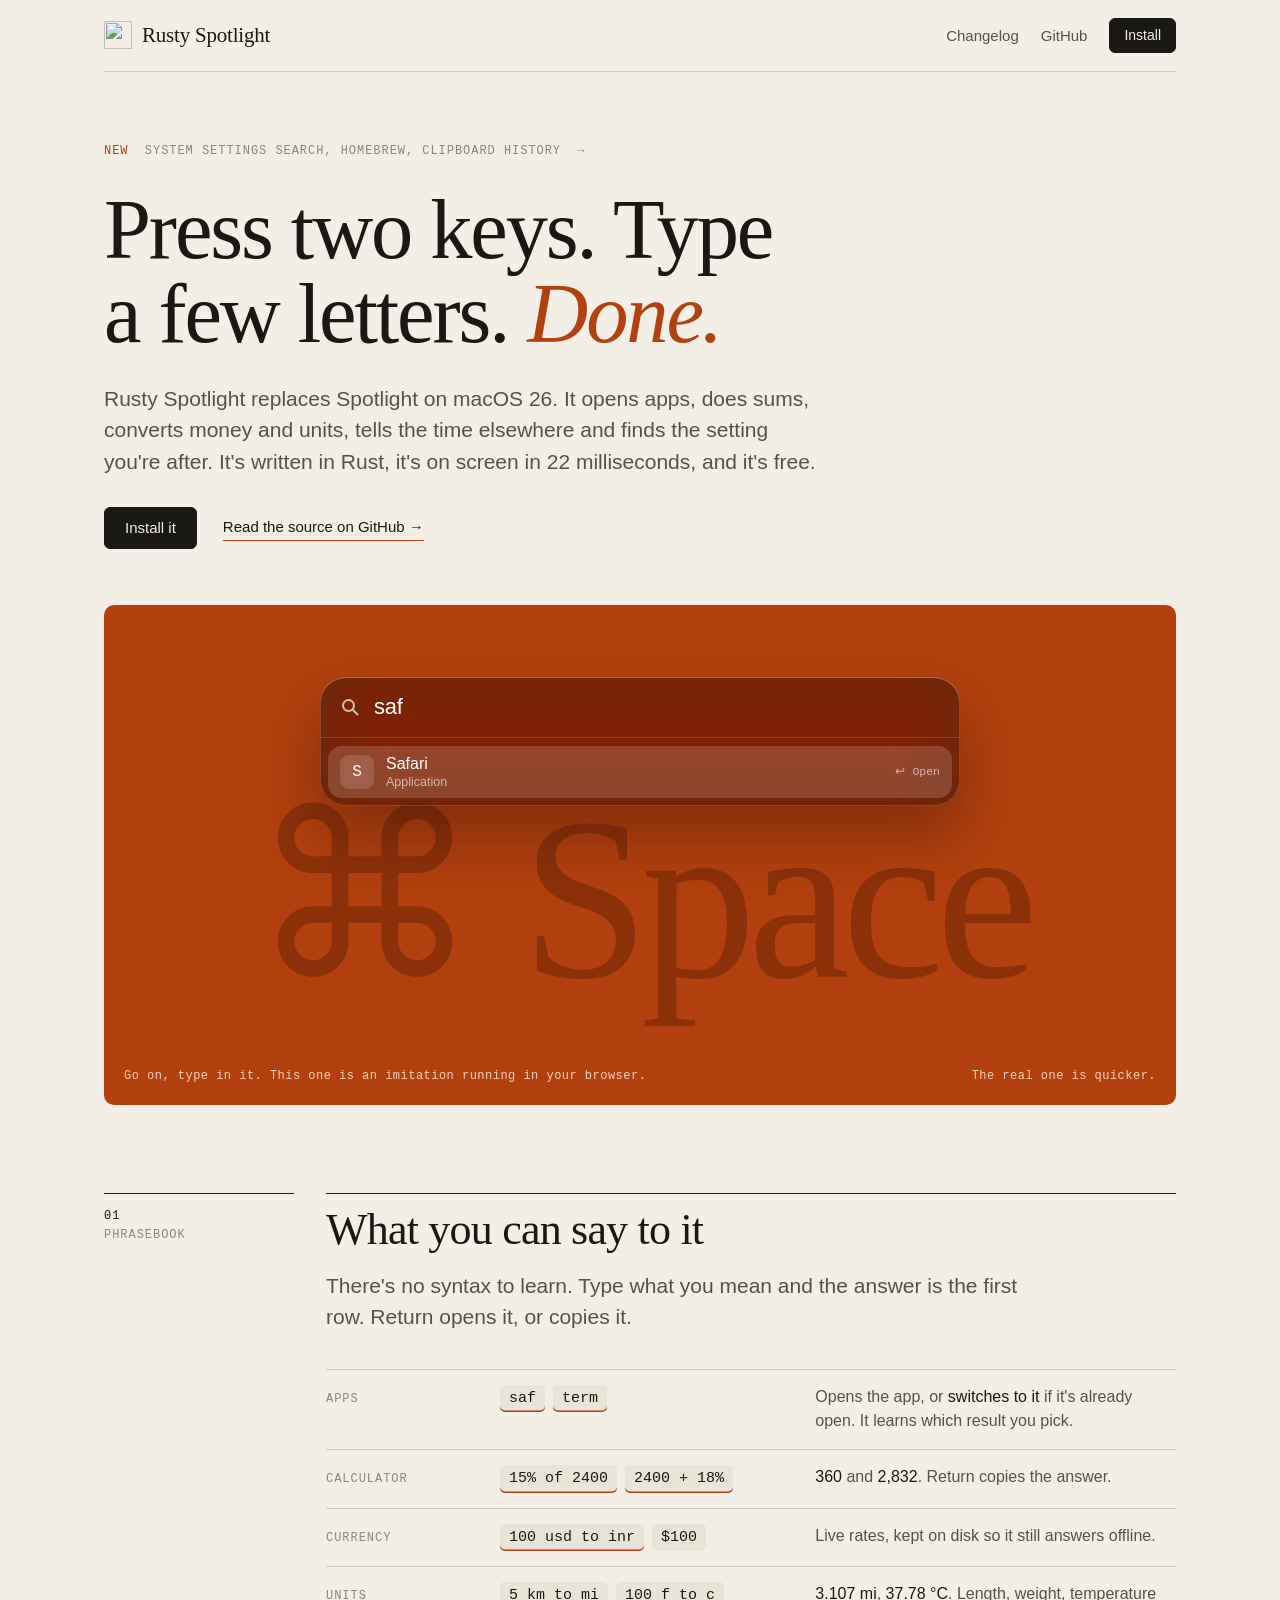
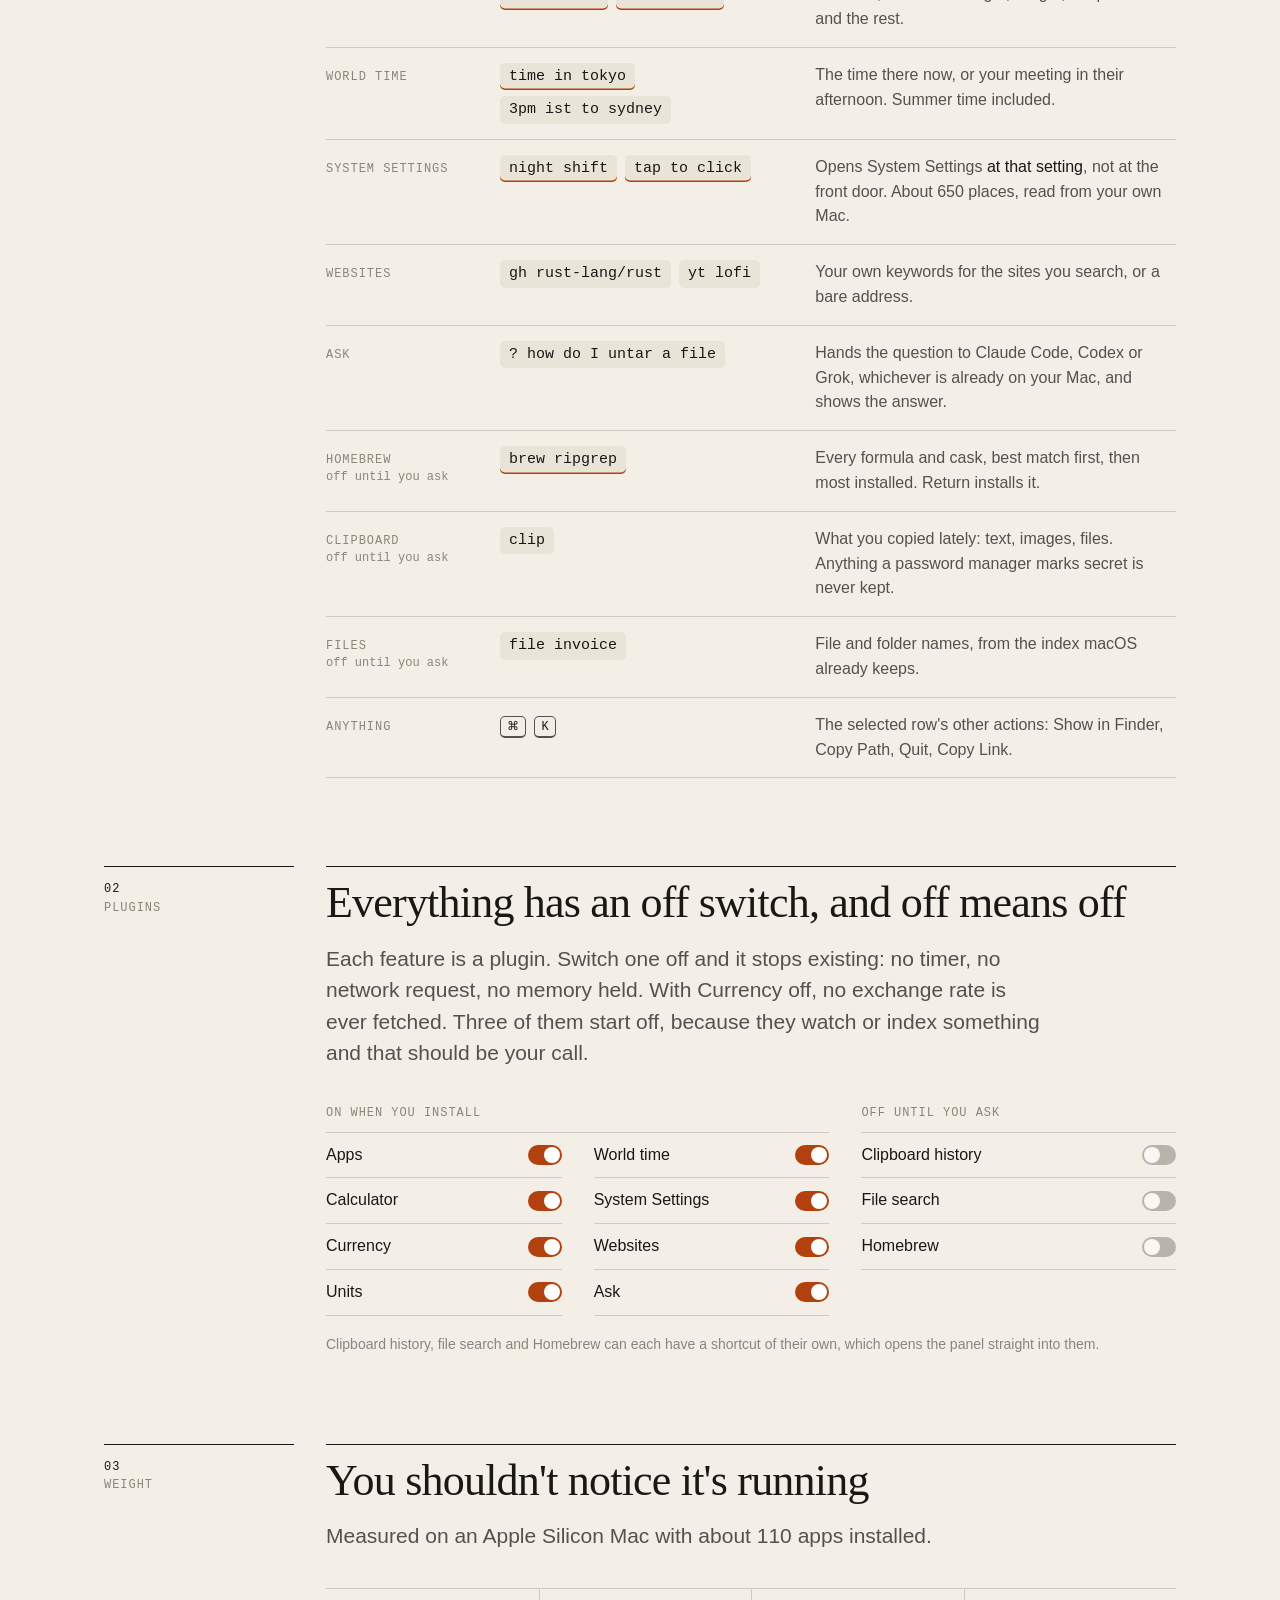
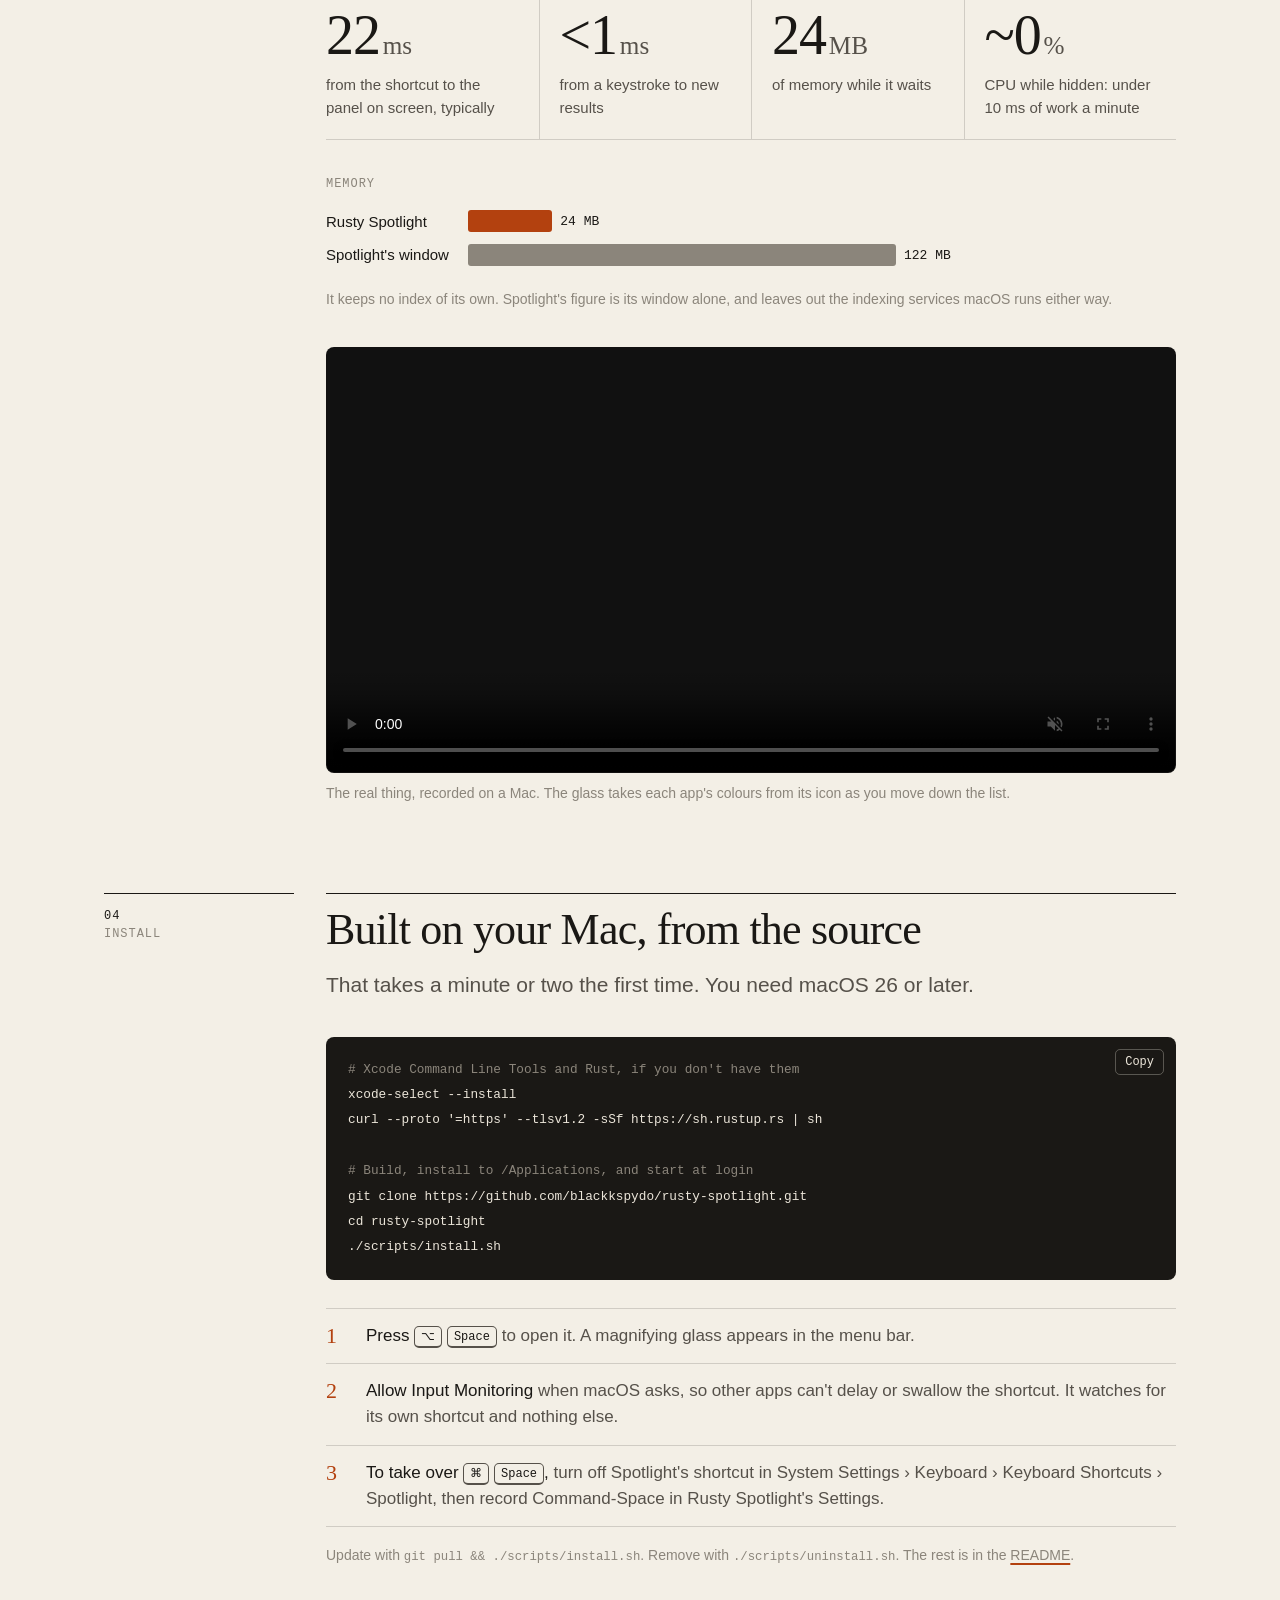
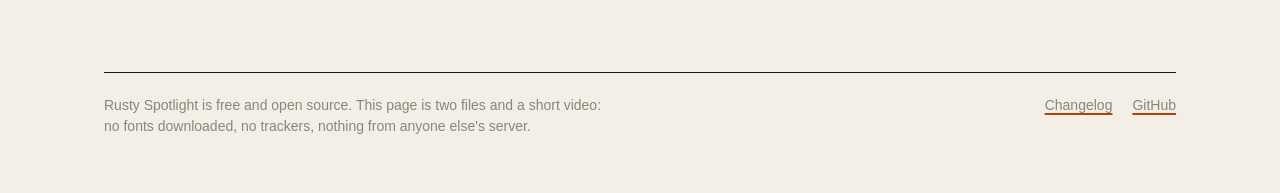
==== site/index.html @ 9ba8acad "Website: a design language, and both pages redrawn in it Paper and ink with one rust accent, system " ====
<!doctype html>
<html lang="en">
<head>
<meta charset="utf-8">
<meta name="viewport" content="width=device-width, initial-scale=1">
<title>Rusty Spotlight</title>
<meta name="description" content="A Spotlight replacement for macOS, written in Rust. Apps, sums, currency, units, world time, System Settings and more from one field, on screen in 22 ms.">
<meta property="og:title" content="Rusty Spotlight">
<meta property="og:description" content="A Spotlight replacement for macOS, written in Rust. On screen in 22 ms.">
<meta property="og:image" content="demo-poster.png">
<meta name="color-scheme" content="light dark">
<link rel="icon" href="AppIcon.png">
<link rel="stylesheet" href="style.css">
</head>
<body>
<div class="wrap">
  <header class="masthead">
    <a class="wordmark" href="./"><img src="AppIcon.png" alt="">Rusty Spotlight</a>
    <nav>
      <a href="changelog.html">Changelog</a>
      <a class="gh" href="https://github.com/blackkspydo/rusty-spotlight">GitHub</a>
      <a class="button" href="#install">Install</a>
    </nav>
  </header>

  <main>
    <section class="hero">
      <!-- Keep this line on the newest thing in the changelog. -->
      <a class="latest label" href="changelog.html"><b>New</b> &nbsp;System Settings search, Homebrew, clipboard history &nbsp;→</a>
      <h1>Press two keys. Type a few letters. <em>Done.</em></h1>
      <p class="deck">Rusty Spotlight replaces Spotlight on macOS 26. It opens apps, does sums, converts money and units, tells the time elsewhere and finds the setting you're after. It's written in Rust, it's on screen in 22&nbsp;milliseconds, and it's free.</p>
      <div class="actions">
        <a class="button" href="#install">Install it</a>
        <a class="arrow" href="https://github.com/blackkspydo/rusty-spotlight">Read the source on GitHub →</a>
      </div>

      <div class="field" id="try">
        <div class="behind" aria-hidden="true">⌘ Space</div>
        <div class="panel" id="panel">
          <label class="ask">
            <svg width="20" height="20" viewBox="0 0 20 20" fill="none" stroke="currentColor" stroke-width="2" stroke-linecap="round" aria-hidden="true"><circle cx="8.5" cy="8.5" r="5.5"/><path d="M13 13l4.5 4.5"/></svg>
            <input id="q" type="text" placeholder="Search" autocomplete="off" autocapitalize="off" autocorrect="off" spellcheck="false" aria-label="Try the launcher" aria-controls="rows">
          </label>
          <ul class="rows" id="rows" role="listbox" aria-label="Results"></ul>
        </div>
        <p class="note"><span>Go on, type in it. This one is an imitation running in your browser.</span><span>The real one is quicker.</span></p>
      </div>
    </section>

    <section class="section" id="phrasebook">
      <p class="label"><b>01</b> Phrasebook</p>
      <div class="matter">
        <h2>What you can say to it</h2>
        <p class="deck">There's no syntax to learn. Type what you mean and the answer is the first row. Return opens it, or copies it.</p>
        <div class="phrases">
          <div class="phrase"><span class="who">Apps</span><span class="say"><button class="try">saf</button><button class="try">term</button></span><span class="means">Opens the app, or <b>switches to it</b> if it's already open. It learns which result you pick.</span></div>
          <div class="phrase"><span class="who">Calculator</span><span class="say"><button class="try">15% of 2400</button><button class="try">2400 + 18%</button></span><span class="means"><b>360</b> and <b>2,832</b>. Return copies the answer.</span></div>
          <div class="phrase"><span class="who">Currency</span><span class="say"><button class="try">100 usd to inr</button><span class="typed">$100</span></span><span class="means">Live rates, kept on disk so it still answers offline.</span></div>
          <div class="phrase"><span class="who">Units</span><span class="say"><button class="try">5 km to mi</button><button class="try">100 f to c</button></span><span class="means"><b>3.107 mi</b>, <b>37.78 °C</b>. Length, weight, temperature and the rest.</span></div>
          <div class="phrase"><span class="who">World time</span><span class="say"><button class="try">time in tokyo</button><span class="typed">3pm ist to sydney</span></span><span class="means">The time there now, or your meeting in their afternoon. Summer time included.</span></div>
          <div class="phrase"><span class="who">System Settings</span><span class="say"><button class="try">night shift</button><button class="try">tap to click</button></span><span class="means">Opens System Settings <b>at that setting</b>, not at the front door. About 650 places, read from your own Mac.</span></div>
          <div class="phrase"><span class="who">Websites</span><span class="say"><span class="typed">gh rust-lang/rust</span><span class="typed">yt lofi</span></span><span class="means">Your own keywords for the sites you search, or a bare address.</span></div>
          <div class="phrase"><span class="who">Ask</span><span class="say"><span class="typed">? how do I untar a file</span></span><span class="means">Hands the question to Claude Code, Codex or Grok, whichever is already on your Mac, and shows the answer.</span></div>
          <div class="phrase"><span class="who">Homebrew <i>off until you ask</i></span><span class="say"><button class="try">brew ripgrep</button></span><span class="means">Every formula and cask, best match first, then most installed. Return installs it.</span></div>
          <div class="phrase"><span class="who">Clipboard <i>off until you ask</i></span><span class="say"><span class="typed">clip</span></span><span class="means">What you copied lately: text, images, files. Anything a password manager marks secret is never kept.</span></div>
          <div class="phrase"><span class="who">Files <i>off until you ask</i></span><span class="say"><span class="typed">file invoice</span></span><span class="means">File and folder names, from the index macOS already keeps.</span></div>
          <div class="phrase"><span class="who">Anything</span><span class="say"><kbd>⌘</kbd><kbd>K</kbd></span><span class="means">The selected row's other actions: Show in Finder, Copy Path, Quit, Copy Link.</span></div>
        </div>
      </div>
    </section>

    <section class="section" id="plugins">
      <p class="label"><b>02</b> Plugins</p>
      <div class="matter">
        <h2>Everything has an off switch, and off means off</h2>
        <p class="deck">Each feature is a plugin. Switch one off and it stops existing: no timer, no network request, no memory held. With Currency off, no exchange rate is ever fetched. Three of them start off, because they watch or index something and that should be your call.</p>
        <div class="plugins">
          <div class="on">
            <h3>On when you install</h3>
            <ul>
              <li>Apps <span class="switch"></span></li>
              <li>Calculator <span class="switch"></span></li>
              <li>Currency <span class="switch"></span></li>
              <li>Units <span class="switch"></span></li>
              <li>World time <span class="switch"></span></li>
              <li>System Settings <span class="switch"></span></li>
              <li>Websites <span class="switch"></span></li>
              <li>Ask <span class="switch"></span></li>
            </ul>
          </div>
          <div class="off">
            <h3>Off until you ask</h3>
            <ul>
              <li>Clipboard history <span class="switch"></span></li>
              <li>File search <span class="switch"></span></li>
              <li>Homebrew <span class="switch"></span></li>
            </ul>
          </div>
        </div>
        <p class="small after">Clipboard history, file search and Homebrew can each have a shortcut of their own, which opens the panel straight into them.</p>
      </div>
    </section>

    <section class="section" id="weight">
      <p class="label"><b>03</b> Weight</p>
      <div class="matter">
        <h2>You shouldn't notice it's running</h2>
        <p class="deck">Measured on an Apple Silicon Mac with about 110 apps installed.</p>
        <div class="figures">
          <div class="figure"><b>22<small>ms</small></b><span>from the shortcut to the panel on screen, typically</span></div>
          <div class="figure"><b>&lt;1<small>ms</small></b><span>from a keystroke to new results</span></div>
          <div class="figure"><b>24<small>MB</small></b><span>of memory while it waits</span></div>
          <div class="figure"><b>~0<small>%</small></b><span>CPU while hidden: under 10 ms of work a minute</span></div>
        </div>
        <div class="bars">
          <p class="label">Memory</p>
          <div class="bar ours"><span>Rusty Spotlight</span><div class="track"><i style="width:19.7%" data-v="24 MB"></i></div></div>
          <div class="bar"><span>Spotlight's window</span><div class="track"><i style="width:100%" data-v="122 MB"></i></div></div>
        </div>
        <p class="small after">It keeps no index of its own. Spotlight's figure is its window alone, and leaves out the indexing services macOS runs either way.</p>

        <figure class="film">
          <video src="demo.mp4" poster="demo-poster.png" autoplay muted loop playsinline controls preload="metadata"
                 aria-label="Rusty Spotlight opening on Command-Space, its glass taking each app's colours, the result list springing open, then a sum, a currency conversion, the time in Tokyo, a unit conversion and Command-K actions"></video>
          <img src="demo-poster.png" alt="Rusty Spotlight's glass panel with a list of apps" style="display:none">
          <figcaption class="small">The real thing, recorded on a Mac. The glass takes each app's colours from its icon as you move down the list.</figcaption>
        </figure>
      </div>
    </section>

    <section class="section" id="install">
      <p class="label"><b>04</b> Install</p>
      <div class="matter">
        <h2>Built on your Mac, from the source</h2>
        <p class="deck">That takes a minute or two the first time. You need macOS 26 or later.</p>
        <pre class="shell"><button class="copy" data-copy="install-code">Copy</button><code id="install-code"><span class="c"># Xcode Command Line Tools and Rust, if you don't have them</span>
xcode-select --install
curl --proto '=https' --tlsv1.2 -sSf https://sh.rustup.rs | sh

<span class="c"># Build, install to /Applications, and start at login</span>
git clone https://github.com/blackkspydo/rusty-spotlight.git
cd rusty-spotlight
./scripts/install.sh</code></pre>
        <ol class="steps">
          <li><span><b>Press <kbd>⌥</kbd> <kbd>Space</kbd></b> to open it. A magnifying glass appears in the menu bar.</span></li>
          <li><span><b>Allow Input Monitoring</b> when macOS asks, so other apps can't delay or swallow the shortcut. It watches for its own shortcut and nothing else.</span></li>
          <li><span><b>To take over <kbd>⌘</kbd> <kbd>Space</kbd>,</b> turn off Spotlight's shortcut in System Settings › Keyboard › Keyboard Shortcuts › Spotlight, then record Command-Space in Rusty Spotlight's Settings.</span></li>
        </ol>
        <p class="small after">Update with <code>git pull &amp;&amp; ./scripts/install.sh</code>. Remove with <code>./scripts/uninstall.sh</code>. The rest is in the <a href="https://github.com/blackkspydo/rusty-spotlight#readme">README</a>.</p>
      </div>
    </section>
  </main>

  <footer class="colophon">
    <p>Rusty Spotlight is free and open source. This page is two files and a short video: no fonts downloaded, no trackers, nothing from anyone else's server.</p>
    <nav><a href="changelog.html">Changelog</a><a href="https://github.com/blackkspydo/rusty-spotlight">GitHub</a></nav>
  </footer>
</div>

<script>
// A small imitation of the launcher, for the field at the top of the page.
(() => {
  const field = document.getElementById('q'), list = document.getElementById('rows'), panel = document.getElementById('panel');
  const APPS = ['Safari', 'Notes', 'Terminal', 'Calendar', 'Music', 'Mail', 'Maps', 'Photos', 'Preview', 'Finder', 'Messages', 'Reminders', 'TextEdit', 'System Settings'];
  const SETTINGS = [['Night Shift options', 'Displays'], ['Text Replacements', 'Keyboard'], ['Tap to click', 'Trackpad'], ['Microphone', 'Privacy & Security'], ['Hot Corners', 'Desktop & Dock'], ['Bluetooth', 'Bluetooth'], ['Wi‑Fi', 'Wi‑Fi'], ['Battery Health', 'Battery'], ['Software Update', 'General'], ['Wallpaper', 'Wallpaper'], ['Keyboard Shortcuts', 'Keyboard']];
  const BREW = [['ripgrep', 'Search tool like grep and The Silver Searcher'], ['git', 'Distributed revision control system'], ['node', 'Platform built on V8 to build network applications'], ['ffmpeg', 'Play, record, convert and stream audio and video'], ['fd', 'Simple, fast and user-friendly alternative to find'], ['jq', 'Lightweight and flexible command-line JSON processor'], ['wget', 'Internet file retriever']];
  const LENGTH = { km: 1000, m: 1, cm: 0.01, mm: 0.001, mi: 1609.344, ft: 0.3048, in: 0.0254, yd: 0.9144 };
  const MASS = { kg: 1, g: 0.001, lb: 0.45359237, oz: 0.028349523 };
  const MONEY = { usd: 1, inr: 88.2, eur: 0.92, gbp: 0.79, aed: 3.6725, jpy: 151, npr: 141.1, aud: 1.52 };
  const ZONES = { tokyo: 'Asia/Tokyo', dubai: 'Asia/Dubai', sydney: 'Australia/Sydney', london: 'Europe/London', paris: 'Europe/Paris', berlin: 'Europe/Berlin', 'new york': 'America/New_York', 'san francisco': 'America/Los_Angeles', delhi: 'Asia/Kolkata', mumbai: 'Asia/Kolkata', kathmandu: 'Asia/Kathmandu', singapore: 'Asia/Singapore' };
  const tidy = n => n.toLocaleString('en-US', { maximumFractionDigits: Math.abs(n) >= 10 ? 2 : 3 });

  function sum(text) {
    const pc = text.match(/^\s*([\d.]+)\s*%\s*of\s*([\d.,]+)\s*$/i);
    if (pc) return pc[1] / 100 * pc[2].replace(/,/g, '');
    const s = text.replace(/[\s,]/g, '').replace(/×/g, '*').replace(/÷/g, '/');
    if (!/^[\d.+\-*/^()%]+$/.test(s) || !/\d[+\-*/^%]/.test(s)) return null;
    let i = 0;
    const expr = () => { let v = term(); while (s[i] === '+' || s[i] === '-') { const op = s[i++]; let r = term(); if (s[i] === '%') { i++; r = v * r / 100; } v = op === '+' ? v + r : v - r; } return v; };
    const term = () => { let v = power(); while (s[i] === '*' || s[i] === '/') { const op = s[i++], r = power(); v = op === '*' ? v * r : v / r; } return v; };
    const power = () => { const b = atom(); if (s[i] === '^') { i++; return Math.pow(b, power()); } return b; };
    const atom = () => {
      if (s[i] === '-') { i++; return -atom(); }
      if (s[i] === '(') { i++; const v = expr(); if (s[i++] !== ')') throw 0; return v; }
      const m = /^\d*\.?\d+/.exec(s.slice(i)); if (!m) throw 0; i += m[0].length; return +m[0];
    };
    try { const v = expr(); return i === s.length && isFinite(v) ? v : null; } catch { return null; }
  }

  function convert(text) {
    const m = text.match(/^\s*([\d.,]+)\s*([a-z]+)\s+(?:to|in)\s+([a-z]+)\s*$/i);
    if (!m) return null;
    const n = +m[1].replace(/,/g, ''), a = m[2].toLowerCase(), b = m[3].toLowerCase();
    if (!isFinite(n)) return null;
    for (const table of [LENGTH, MASS]) if (a in table && b in table) return { glyph: '⇄', title: tidy(n * table[a] / table[b]) + ' ' + b, sub: tidy(n) + ' ' + a, act: 'Copy' };
    if (a === 'f' && b === 'c') return { glyph: '°', title: tidy((n - 32) * 5 / 9) + ' °C', sub: tidy(n) + ' °F', act: 'Copy' };
    if (a === 'c' && b === 'f') return { glyph: '°', title: tidy(n * 9 / 5 + 32) + ' °F', sub: tidy(n) + ' °C', act: 'Copy' };
    if (a in MONEY && b in MONEY) return { glyph: '¤', title: tidy(n / MONEY[a] * MONEY[b]) + ' ' + b.toUpperCase(), sub: 'A sample rate. The app fetches today\'s.', act: 'Copy' };
    return null;
  }

  function clock(text) {
    const m = text.trim().toLowerCase().match(/^(?:time in (.+)|(.+) time)$/);
    const place = m && (m[1] || m[2]);
    if (!place || !ZONES[place]) return null;
    const now = new Intl.DateTimeFormat('en-US', { timeZone: ZONES[place], hour: 'numeric', minute: '2-digit', weekday: 'long' }).format(new Date());
    return { glyph: '◷', title: now, sub: place.replace(/\b\w/g, c => c.toUpperCase()) + ', right now', act: 'Copy' };
  }

  function rows(text) {
    const q = text.trim().toLowerCase();
    if (!q) return [];
    if (q === 'brew' || q.startsWith('brew ')) {
      const want = q.slice(5).trim();
      return BREW.filter(p => p[0].includes(want)).sort((a, b) => a[0].indexOf(want) - b[0].indexOf(want)).slice(0, 5).map(p => ({ glyph: '⬡', title: p[0], sub: p[1], act: 'Install' }));
    }
    const v = sum(text);
    if (v !== null) return [{ glyph: '=', title: tidy(v), sub: text.trim(), act: 'Copy', answer: true }];
    const answer = convert(text) || clock(text);
    if (answer) return [{ ...answer, answer: true }];
    const starts = (name, pre) => name.toLowerCase().split(/[\s‑-]+/).some(w => w.startsWith(pre)) || name.toLowerCase().replace(/[^a-z0-9 ]/g, '').startsWith(pre);
    const apps = APPS.filter(a => starts(a, q)).map(a => ({ glyph: a[0], title: a, sub: 'Application', act: 'Open' }));
    const settings = q.length < 2 ? [] : SETTINGS.filter(s => starts(s[0], q) || s[0].toLowerCase().startsWith(q)).map(s => ({ glyph: '⚙', title: s[0], sub: s[0] === s[1] ? 'System Settings' : 'System Settings › ' + s[1], act: 'Open' }));
    return [...apps, ...settings].slice(0, 5);
  }

  let chosen = 0;
  function paint() {
    const found = rows(field.value);
    chosen = Math.min(chosen, Math.max(found.length - 1, 0));
    list.replaceChildren(...found.map((r, i) => {
      const li = document.createElement('li');
      li.className = 'row' + (r.answer ? ' answer' : '');
      li.setAttribute('role', 'option');
      li.setAttribute('aria-selected', i === chosen);
      const part = (cls, text) => { const el = document.createElement('span'); el.className = cls; el.textContent = text; return el; };
      const what = part('what', '');
      what.append(part('title', r.title), part('sub', r.sub));
      li.append(part('glyph', r.glyph), what, part('do', '↩ ' + r.act));
      li.addEventListener('pointerenter', () => { if (chosen !== i) { chosen = i; for (const [j, el] of [...list.children].entries()) el.setAttribute('aria-selected', j === i); } });
      return li;
    }));
    panel.classList.toggle('open', found.length > 0);
  }

  // Until someone touches it, it types a few things by itself.
  const SHOW = ['saf', '15% of 2400', 'night shift', '5 km to mi', 'time in tokyo', 'brew rip'];
  let touched = false, timer = 0;
  const still = matchMedia('(prefers-reduced-motion: reduce)').matches;
  function perform(n = 0, at = 0) {
    if (touched) return;
    const word = SHOW[n % SHOW.length];
    if (at <= word.length) { field.value = word.slice(0, at); chosen = 0; paint(); timer = setTimeout(perform, at === word.length ? 2200 : 85, n, at + 1); }
    else { field.value = ''; paint(); timer = setTimeout(perform, 500, n + 1, 0); }
  }
  function take() { if (touched) return; touched = true; clearTimeout(timer); field.value = ''; paint(); }
  field.addEventListener('pointerdown', take);
  field.addEventListener('keydown', e => {
    if (e.key !== 'Tab') take();
    const n = list.children.length;
    if (e.key === 'ArrowDown' && n) { chosen = (chosen + 1) % n; paint(); e.preventDefault(); }
    if (e.key === 'ArrowUp' && n) { chosen = (chosen + n - 1) % n; paint(); e.preventDefault(); }
    if (e.key === 'Escape') { field.value = ''; paint(); }
  });
  field.addEventListener('input', () => { chosen = 0; paint(); });
  if (still) { field.value = '15% of 2400'; paint(); } else { timer = setTimeout(perform, 900); }

  // A phrase in the phrasebook types itself into the field.
  for (const b of document.querySelectorAll('button.try')) {
    b.addEventListener('click', () => {
      touched = true; clearTimeout(timer);
      field.value = b.textContent; chosen = 0; paint();
      document.getElementById('try').scrollIntoView({ block: 'center', behavior: still ? 'auto' : 'smooth' });
      field.focus({ preventScroll: true });
    });
  }

  for (const b of document.querySelectorAll('.copy')) {
    b.addEventListener('click', async () => {
      try { await navigator.clipboard.writeText(document.getElementById(b.dataset.copy).innerText); b.textContent = 'Copied'; }
      catch { b.textContent = 'Select and copy'; }
      setTimeout(() => (b.textContent = 'Copy'), 1600);
    });
  }
})();
</script>
</body>
</html>
---- site/style.css ----
/* Rusty Spotlight's website. The rules behind these styles are in DESIGN.md. */

:root {
  --paper: #f3efe6;
  --paper-2: #e9e4d8;
  --ink: #1a1815;
  --ink-2: #56514a;
  --ink-3: #8b857b;
  --rule: rgba(26, 24, 21, 0.16);
  --rust: #b3410f;
  --field: #b3410f;
  --field-deep: #8c300a;

  --serif: ui-serif, "New York", "Iowan Old Style", "Palatino Linotype", Palatino, Georgia, serif;
  --sans: -apple-system, BlinkMacSystemFont, "SF Pro Text", "Helvetica Neue", Helvetica, Arial, sans-serif;
  --mono: ui-monospace, "SF Mono", SFMono-Regular, Menlo, Consolas, monospace;

  --page: 1120px;
  --gutter: 24px;
  --margin-col: 190px;
}
@media (prefers-color-scheme: dark) {
  :root {
    --paper: #151310;
    --paper-2: #1f1c18;
    --ink: #ece6da;
    --ink-2: #b5ad9f;
    --ink-3: #7f786d;
    --rule: rgba(236, 230, 218, 0.15);
    --rust: #ea7a40;
    --field: #a63c0d;
    --field-deep: #7c2a08;
  }
}

* { box-sizing: border-box; }
html { -webkit-text-size-adjust: 100%; scroll-behavior: smooth; }
body {
  margin: 0;
  background: var(--paper);
  color: var(--ink);
  font: 17px/1.55 var(--sans);
  -webkit-font-smoothing: antialiased;
}
a { color: inherit; text-decoration: underline; text-decoration-color: var(--rust); text-decoration-thickness: 1.5px; text-underline-offset: 3px; }
a:hover { color: var(--rust); }
:focus-visible { outline: 2px solid var(--rust); outline-offset: 3px; border-radius: 2px; }
::selection { background: var(--rust); color: #fff; }

.wrap { max-width: var(--page); margin: 0 auto; padding: 0 var(--gutter); }

/* ── Type ─────────────────────────────────────────────── */
h1, h2, h3 { font-family: var(--serif); font-weight: 400; margin: 0; text-wrap: balance; }
h1 { font-size: clamp(42px, 6.6vw, 88px); line-height: 1.0; letter-spacing: -0.025em; }
h2 { font-size: clamp(30px, 3.6vw, 44px); line-height: 1.08; letter-spacing: -0.018em; }
h3 { font-size: 23px; line-height: 1.2; letter-spacing: -0.01em; }
p { margin: 0; }
.deck { font-size: clamp(18px, 1.7vw, 21px); line-height: 1.5; color: var(--ink-2); max-width: 34em; }
.label { font: 500 12px/1.4 var(--mono); letter-spacing: 0.08em; text-transform: uppercase; color: var(--ink-3); }
.small { font-size: 14px; color: var(--ink-3); }
code, kbd, .mono { font-family: var(--mono); }
code { font-size: 0.88em; }
kbd {
  display: inline-block; font-size: 12px; line-height: 1; padding: 4px 6px 3px; min-width: 22px; text-align: center;
  border: 1px solid var(--ink-2); border-bottom-width: 2px; border-radius: 5px; color: var(--ink); background: var(--paper);
  vertical-align: 1px; white-space: nowrap;
}

/* ── Masthead ─────────────────────────────────────────── */
.masthead { display: flex; align-items: center; justify-content: space-between; gap: 16px; padding: 18px 0; border-bottom: 1px solid var(--rule); }
.wordmark { white-space: nowrap; display: inline-flex; align-items: center; gap: 10px; font: 400 21px/1 var(--serif); letter-spacing: -0.01em; text-decoration: none; }
.wordmark:hover { color: inherit; }
.wordmark img { width: 28px; height: 28px; }
.masthead nav { display: flex; align-items: center; gap: 22px; font-size: 15px; }
.masthead nav a { text-decoration: none; color: var(--ink-2); }
.masthead nav a:hover, .masthead nav a[aria-current] { color: var(--ink); }
.masthead nav a[aria-current] { text-decoration: underline; text-decoration-color: var(--rust); text-decoration-thickness: 1.5px; }

.button {
  display: inline-block; padding: 11px 20px; border-radius: 6px; border: 1px solid var(--ink);
  background: var(--ink); color: var(--paper); font: 500 15px/1.2 var(--sans); text-decoration: none;
}
.button:hover { background: var(--rust); border-color: var(--rust); color: #fff; }
.masthead .button { padding: 8px 14px; font-size: 14px; color: var(--paper); }
.arrow { text-decoration: none; border-bottom: 1.5px solid var(--rust); padding-bottom: 1px; font-weight: 500; font-size: 15px; }

/* ── Hero ─────────────────────────────────────────────── */
.hero { padding: 64px 0 0; }
.hero .latest { display: inline-block; margin-bottom: 28px; text-decoration: none; }
.hero .latest b { color: var(--rust); font-weight: 500; }
.hero .latest:hover { color: var(--ink); }
.hero h1 { max-width: 11.5em; }
.hero h1 em { font-style: italic; color: var(--rust); }
.hero .deck { margin-top: 26px; }
.hero .actions { display: flex; align-items: center; flex-wrap: wrap; gap: 14px 26px; margin-top: 30px; }

/* The field: one flat colour, the shortcut set huge behind the glass. */
.field {
  position: relative; margin-top: 56px; border-radius: 10px; overflow: hidden;
  background: var(--field); min-height: 500px; padding: 72px 20px 84px;
}
.field .behind {
  position: absolute; inset: 0; display: flex; align-items: center; justify-content: center; pointer-events: none;
  font: 400 clamp(84px, 19vw, 230px)/0.8 var(--serif); letter-spacing: -0.035em; padding-top: 90px; color: var(--field-deep); white-space: nowrap; user-select: none;
}
.field .note { position: absolute; left: 20px; right: 20px; bottom: 20px; display: flex; justify-content: space-between; gap: 16px; flex-wrap: wrap; font: 500 12px/1.4 var(--mono); letter-spacing: 0.04em; color: rgba(255, 240, 228, 0.82); }

.panel {
  position: relative; max-width: 640px; margin: 0 auto; border-radius: 26px; color: #fff;
  background: rgba(30, 17, 10, 0.52);
  -webkit-backdrop-filter: blur(28px) saturate(160%); backdrop-filter: blur(28px) saturate(160%);
  box-shadow: inset 0 0 0 1px rgba(255, 255, 255, 0.16), inset 0 1px 0 rgba(255, 255, 255, 0.22), 0 30px 60px rgba(40, 12, 0, 0.35);
}
.panel .ask { display: flex; align-items: center; gap: 12px; padding: 0 20px; height: 60px; }
.panel .ask svg { flex: none; opacity: 0.7; }
.panel input {
  flex: 1; min-width: 0; height: 60px; border: 0; outline: 0; background: none; color: #fff;
  font: 400 22px/1 var(--sans); letter-spacing: -0.01em; caret-color: #ffb48a;
}
.panel input::placeholder { color: rgba(255, 255, 255, 0.45); }
.rows { list-style: none; margin: 0; padding: 0 8px; overflow: hidden; max-height: 0; transition: max-height 0.32s cubic-bezier(0.3, 1.2, 0.4, 1); }
.panel.open .rows { max-height: 330px; padding-bottom: 8px; border-top: 1px solid rgba(255, 255, 255, 0.12); padding-top: 8px; }
.row { display: flex; align-items: center; gap: 12px; padding: 8px 12px; border-radius: 14px; cursor: default; }
.row[aria-selected="true"] { background: rgba(255, 255, 255, 0.16); }
.row .glyph { flex: none; width: 34px; height: 34px; border-radius: 9px; display: grid; place-items: center; background: rgba(255, 255, 255, 0.14); font: 500 16px/1 var(--mono); }
.row .what { flex: 1; min-width: 0; }
.row .title, .row .sub { display: block; }
.row .title { font-size: 16px; line-height: 1.25; white-space: nowrap; overflow: hidden; text-overflow: ellipsis; }
.row.answer .title { font-size: 22px; letter-spacing: -0.01em; }
.row .sub { font-size: 12.5px; line-height: 1.3; color: rgba(255, 255, 255, 0.6); white-space: nowrap; overflow: hidden; text-overflow: ellipsis; }
.row .do { flex: none; font: 500 11.5px/1 var(--mono); color: rgba(255, 255, 255, 0.6); visibility: hidden; }
.row[aria-selected="true"] .do { visibility: visible; }

/* ── Sections: a margin column for the number, the matter beside it ── */
.section { display: grid; grid-template-columns: var(--margin-col) minmax(0, 1fr); gap: 0 32px; padding: 88px 0 0; }
.section > .label { padding-top: 14px; border-top: 1px solid var(--ink); align-self: start; }
.section > .label b { display: block; color: var(--ink); font-weight: 500; margin-bottom: 2px; }
.section > .matter { border-top: 1px solid var(--ink); padding-top: 12px; }
.section h2 + .deck { margin-top: 16px; }

/* ── Phrasebook ───────────────────────────────────────── */
.phrases { margin-top: 36px; border-top: 1px solid var(--rule); }
.phrase { display: grid; grid-template-columns: 150px minmax(0, 1.05fr) minmax(0, 1.3fr); gap: 4px 24px; align-items: baseline; padding: 15px 0; border-bottom: 1px solid var(--rule); }
.phrase .who { font: 500 12px/1.4 var(--mono); letter-spacing: 0.08em; text-transform: uppercase; color: var(--ink-3); }
.phrase .who i { font-style: normal; text-transform: none; letter-spacing: 0; display: block; }
.phrase .say { display: flex; flex-wrap: wrap; gap: 6px 8px; }
.phrase .means { color: var(--ink-2); font-size: 16px; }
.phrase .means b { color: var(--ink); font-weight: 500; }
button.try, span.typed {
  font: 400 15px/1.3 var(--mono); color: var(--ink); background: var(--paper-2); border: 0; border-radius: 5px; padding: 4px 9px; text-align: left;
}
button.try { cursor: pointer; box-shadow: inset 0 -1.5px 0 var(--rust); }
button.try:hover { background: var(--rust); color: #fff; }

/* ── Plugins ──────────────────────────────────────────── */
.plugins { margin-top: 36px; display: grid; grid-template-columns: 1.6fr 1fr; gap: 32px; }
.plugins h3 { font: 500 12px/1.4 var(--mono); letter-spacing: 0.08em; text-transform: uppercase; color: var(--ink-3); padding-bottom: 10px; border-bottom: 1px solid var(--rule); }
.plugins ul { list-style: none; margin: 0; padding: 0; columns: 2; column-gap: 32px; }
.plugins .off ul { columns: 1; }
.plugins li { display: flex; align-items: center; justify-content: space-between; gap: 12px; padding: 10px 0; border-bottom: 1px solid var(--rule); break-inside: avoid; font-size: 16px; }
.switch { flex: none; width: 34px; height: 20px; border-radius: 10px; background: var(--rust); position: relative; }
.switch::after { content: ""; position: absolute; top: 2px; right: 2px; width: 16px; height: 16px; border-radius: 50%; background: #fff; }
.off .switch { background: var(--ink-3); opacity: 0.55; }
.off .switch::after { right: auto; left: 2px; }

/* ── Weight ───────────────────────────────────────────── */
.figures { margin-top: 36px; display: grid; grid-template-columns: repeat(4, minmax(0, 1fr)); border-top: 1px solid var(--rule); }
.figure { padding: 18px 20px 20px 0; border-bottom: 1px solid var(--rule); }
.figure + .figure { padding-left: 20px; border-left: 1px solid var(--rule); }
.figure b { display: block; font: 400 clamp(38px, 4.4vw, 56px)/1 var(--serif); letter-spacing: -0.02em; }
.figure b small { font-size: 0.45em; letter-spacing: 0; color: var(--ink-2); margin-left: 3px; }
.figure span { display: block; margin-top: 10px; font-size: 15px; color: var(--ink-2); }
.bars { margin-top: 36px; max-width: 640px; }
.bars .label { margin-bottom: 12px; }
.bar { display: grid; grid-template-columns: 130px minmax(0, 1fr); align-items: center; gap: 12px; font-size: 15px; padding: 5px 0; }
.bar i { display: block; height: 22px; border-radius: 3px; background: var(--ink-3); position: relative; }
.bar.ours i { background: var(--rust); }
.bar i::after { content: attr(data-v); position: absolute; left: calc(100% + 8px); top: 50%; transform: translateY(-50%); font: 500 13px/1 var(--mono); font-style: normal; white-space: nowrap; color: var(--ink); }
.bar .track { padding-right: 70px; }

/* ── Film ─────────────────────────────────────────────── */
figure.film { margin: 36px 0 0; }
figure.film video, figure.film img { display: block; width: 100%; height: auto; border-radius: 8px; border: 1px solid var(--rule); background: #111; }
figure.film figcaption { margin-top: 10px; }
@media (prefers-reduced-motion: reduce) { figure.film video { display: none; } figure.film img { display: block !important; } }

/* ── Install ──────────────────────────────────────────── */
pre.shell {
  position: relative; margin: 36px 0 0; padding: 20px 22px; overflow-x: auto; border-radius: 8px;
  background: #1a1815; color: #ece6da; font: 14.5px/1.75 var(--mono);
}
@media (prefers-color-scheme: dark) { pre.shell { background: #0c0b09; border: 1px solid var(--rule); } }
pre.shell .c { color: #8b857b; }
pre.shell .copy { position: absolute; top: 12px; right: 12px; font: 500 12px/1 var(--mono); color: #ece6da; background: none; border: 1px solid rgba(236, 230, 218, 0.3); border-radius: 5px; padding: 6px 9px; cursor: pointer; }
pre.shell .copy:hover { background: var(--rust); border-color: var(--rust); color: #fff; }
ol.steps { list-style: none; counter-reset: step; margin: 28px 0 0; padding: 0; border-top: 1px solid var(--rule); }
ol.steps li { counter-increment: step; display: grid; grid-template-columns: 40px minmax(0, 1fr); padding: 14px 0; border-bottom: 1px solid var(--rule); color: var(--ink-2); }
ol.steps li::before { content: counter(step); font: 400 22px/1.2 var(--serif); color: var(--rust); }
ol.steps b { color: var(--ink); font-weight: 500; }
.after { margin-top: 18px; }

/* ── Colophon ─────────────────────────────────────────── */
.colophon { margin-top: 104px; padding: 22px 0 48px; border-top: 1px solid var(--ink); display: flex; justify-content: space-between; flex-wrap: wrap; gap: 12px 32px; font-size: 14px; color: var(--ink-3); }
.colophon p { max-width: 36em; }
.colophon nav { display: flex; gap: 20px; }

/* ── Changelog ────────────────────────────────────────── */
.pagehead { padding: 64px 0 8px; }
.pagehead .deck { margin-top: 20px; }
.day { display: grid; grid-template-columns: var(--margin-col) minmax(0, 1fr); gap: 0 32px; padding-top: 64px; }
.day > .date { padding-top: 14px; border-top: 1px solid var(--ink); align-self: start; position: sticky; top: 16px; }
.day > .date b { display: block; color: var(--ink); font-weight: 500; margin-bottom: 2px; }
.day > .entries { border-top: 1px solid var(--ink); padding-top: 12px; }
.day .deck { margin-top: 14px; }
.entry { display: grid; grid-template-columns: 96px minmax(0, 1fr); gap: 4px 20px; padding: 22px 0; border-bottom: 1px solid var(--rule); }
.entry:first-of-type { margin-top: 28px; border-top: 1px solid var(--rule); }
.entry .kind { font: 500 12px/1.4 var(--mono); letter-spacing: 0.08em; text-transform: uppercase; color: var(--ink-3); padding-top: 7px; }
.entry .kind.new { color: var(--rust); }
.entry h3 .state { font: 500 12px/1 var(--mono); letter-spacing: 0.04em; color: var(--ink-3); margin-left: 8px; white-space: nowrap; }
.entry p, .entry ul { margin: 8px 0 0; color: var(--ink-2); font-size: 16px; max-width: 40em; }
.entry ul { padding-left: 18px; }
.entry li { margin: 4px 0; }
.entry li b { color: var(--ink); font-weight: 500; }
.entry code { background: var(--paper-2); padding: 2px 6px; border-radius: 4px; color: var(--ink); }
.entry .by { font-size: 14px; color: var(--ink-3); }

/* ── Narrow screens ───────────────────────────────────── */
@media (max-width: 860px) {
  .section, .day { grid-template-columns: minmax(0, 1fr); }
  .section > .matter, .day > .entries { border-top: 0; padding-top: 18px; }
  .day > .date { position: static; }
  .section > .label b, .day > .date b { display: inline; margin-right: 10px; }
  .phrase { grid-template-columns: minmax(0, 1fr); }
  .plugins { grid-template-columns: minmax(0, 1fr); }
  .figures { grid-template-columns: repeat(2, minmax(0, 1fr)); }
  .figure:nth-child(3) { padding-left: 0; border-left: 0; }
}
@media (max-width: 560px) {
  :root { --gutter: 16px; }
  body { font-size: 16px; }
  .masthead nav { gap: 14px; }
  .wordmark { font-size: 19px; gap: 8px; }
  .wordmark img { width: 24px; height: 24px; }
  .masthead nav .gh { display: none; }
  .hero { padding-top: 40px; }
  .field { margin: 40px calc(var(--gutter) * -1) 0; border-radius: 0; padding: 44px 12px 96px; min-height: 460px; }
  .panel input { font-size: 19px; }
  .section { padding-top: 64px; }
  .plugins ul { columns: 1; }
  .entry { grid-template-columns: minmax(0, 1fr); }
  .entry .kind { padding-top: 0; }
  .bar { grid-template-columns: 96px minmax(0, 1fr); }
}
@media (prefers-reduced-motion: reduce) { html { scroll-behavior: auto; } .rows { transition: none; } }
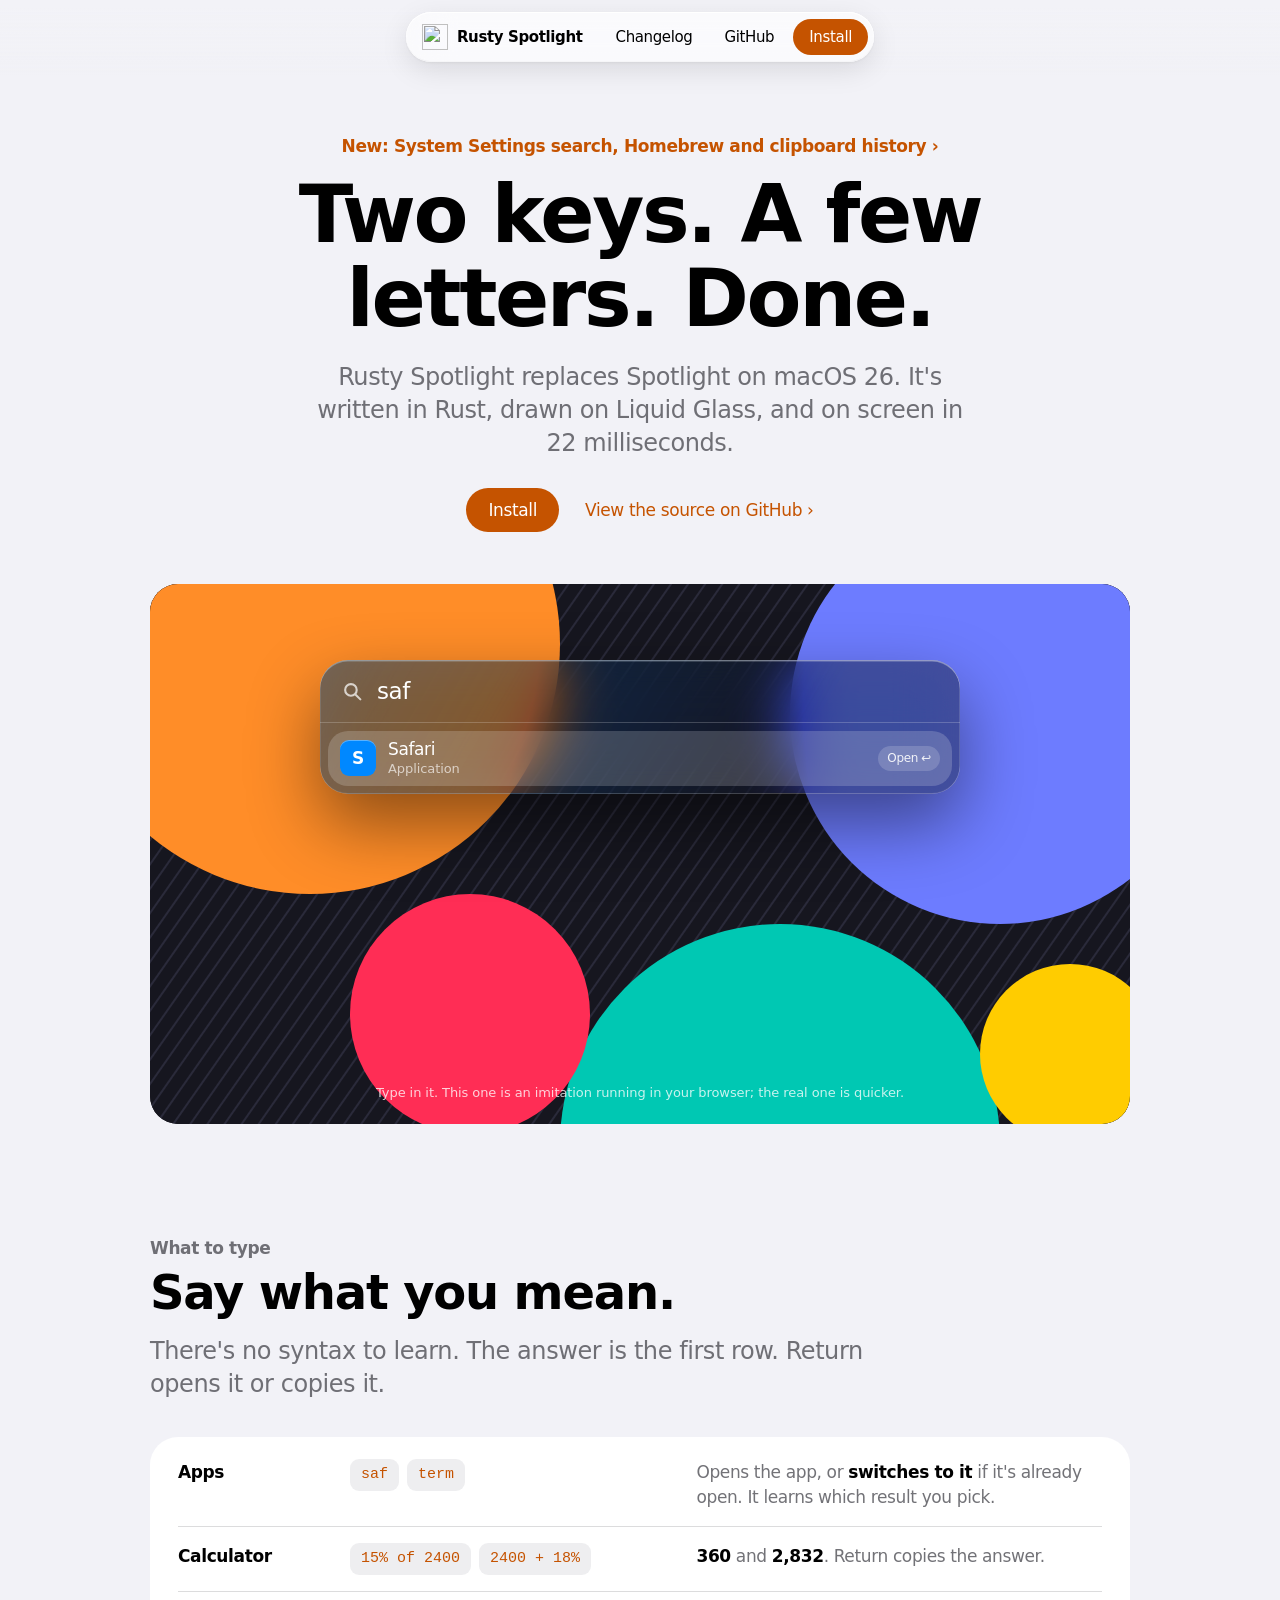
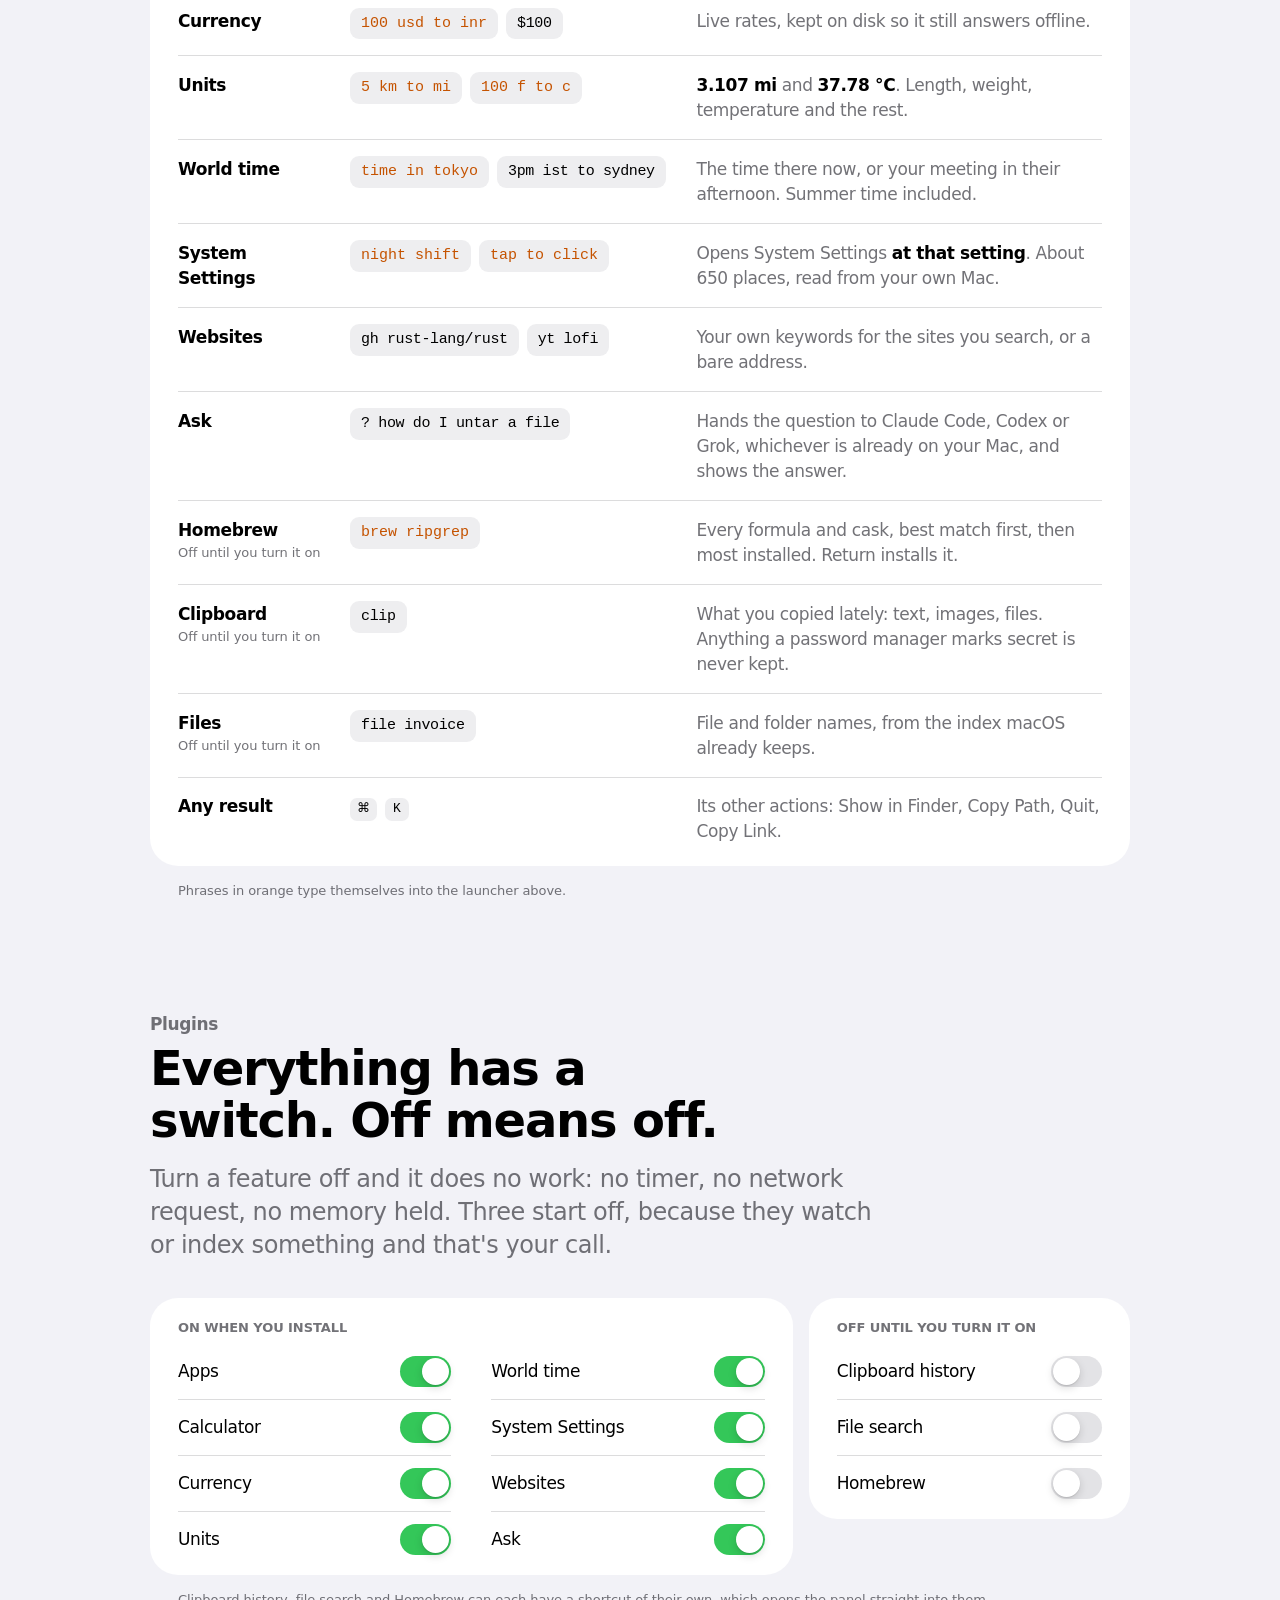
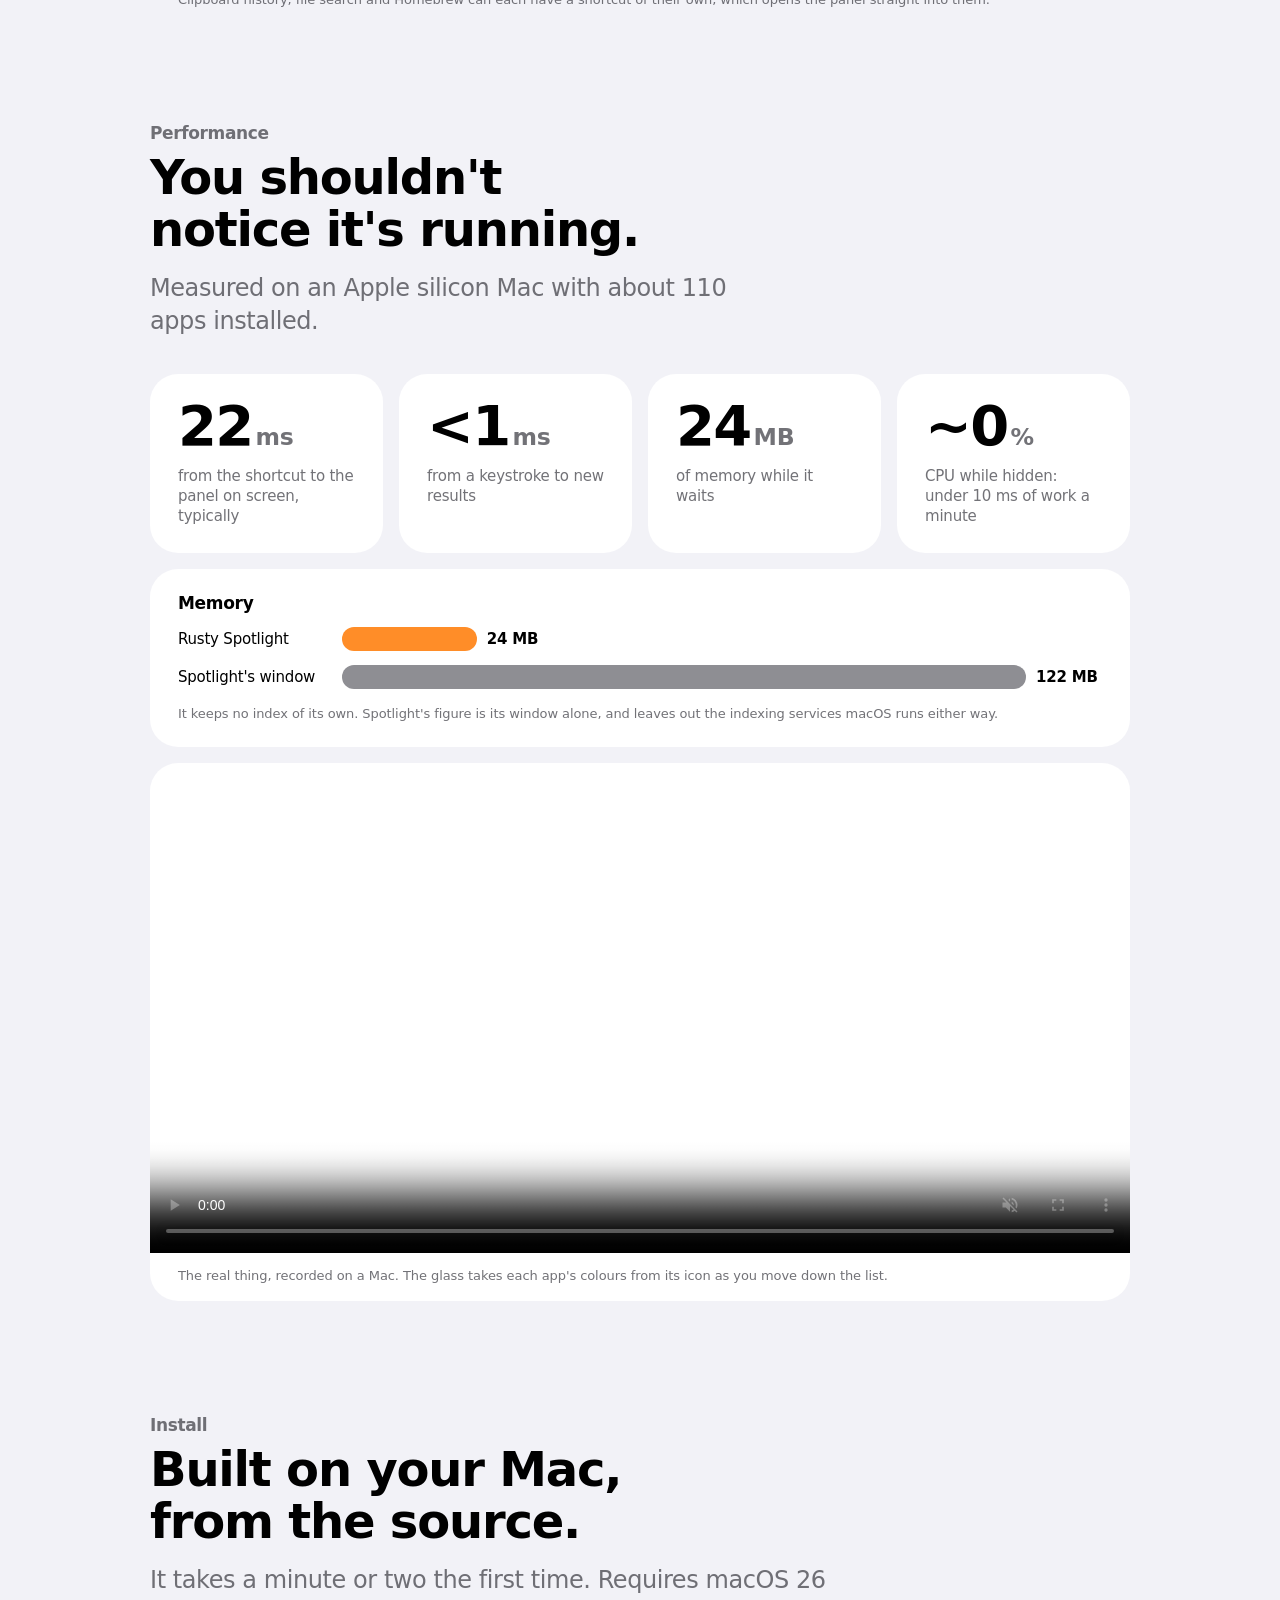
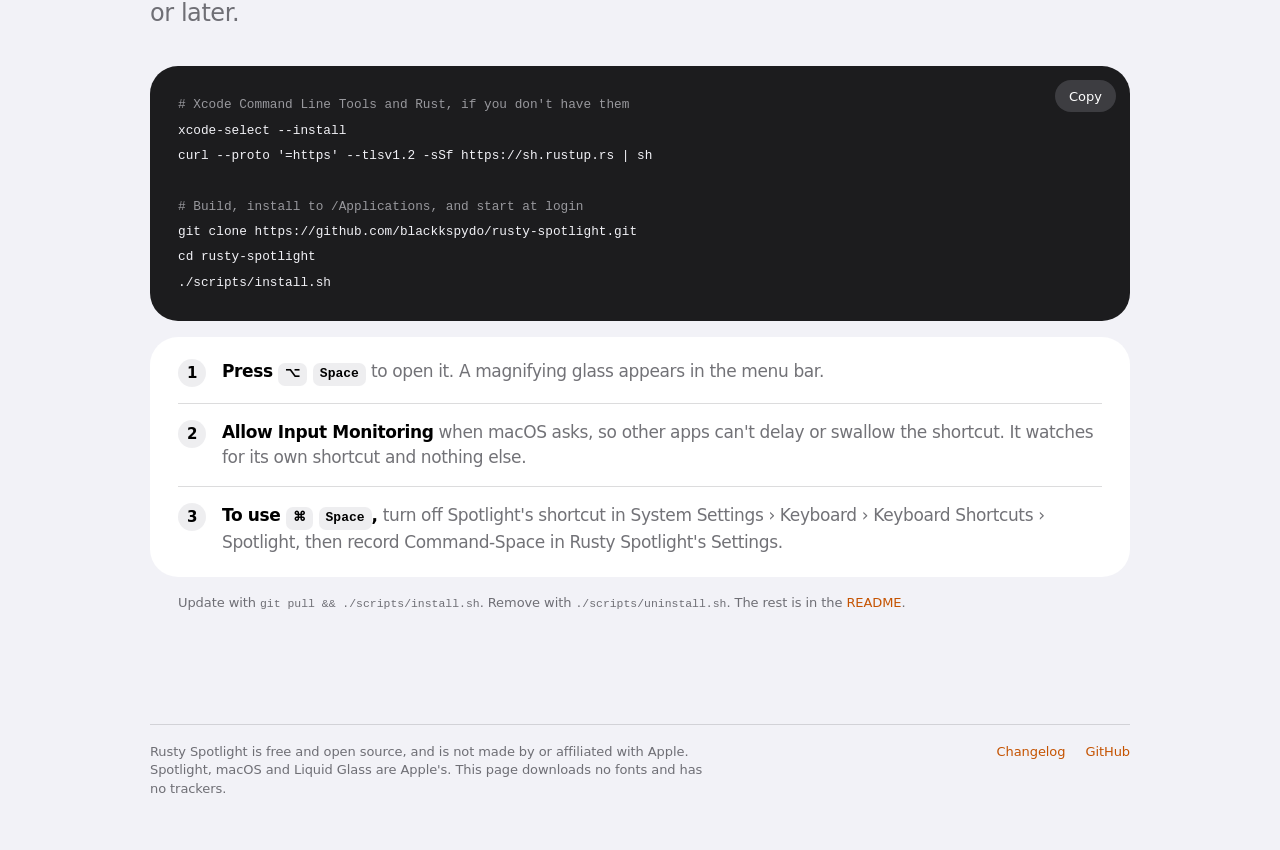
==== commit e7477b07: "Website: rebuilt to Apple's Human Interface Guidelines Liquid Glass for the functional layer only (a" ====
--- a/site/index.html
+++ b/site/index.html
@@ -13,127 +13,135 @@
 <link rel="stylesheet" href="style.css">
 </head>
 <body>
+<div class="edge" aria-hidden="true"></div>
 <div class="wrap">
-  <header class="masthead">
-    <a class="wordmark" href="./"><img src="AppIcon.png" alt="">Rusty Spotlight</a>
-    <nav>
-      <a href="changelog.html">Changelog</a>
-      <a class="gh" href="https://github.com/blackkspydo/rusty-spotlight">GitHub</a>
-      <a class="button" href="#install">Install</a>
-    </nav>
+  <header class="toolbar glass">
+    <a class="name" href="./"><img src="AppIcon.png" alt="">Rusty Spotlight</a>
+    <a class="item" href="changelog.html">Changelog</a>
+    <a class="item gh" href="https://github.com/blackkspydo/rusty-spotlight">GitHub</a>
+    <a class="button small" href="#install">Install</a>
   </header>
 
   <main>
     <section class="hero">
       <!-- Keep this line on the newest thing in the changelog. -->
-      <a class="latest label" href="changelog.html"><b>New</b> &nbsp;System Settings search, Homebrew, clipboard history &nbsp;→</a>
-      <h1>Press two keys. Type a few letters. <em>Done.</em></h1>
-      <p class="deck">Rusty Spotlight replaces Spotlight on macOS 26. It opens apps, does sums, converts money and units, tells the time elsewhere and finds the setting you're after. It's written in Rust, it's on screen in 22&nbsp;milliseconds, and it's free.</p>
+      <p class="eyebrow"><a class="more" href="changelog.html">New: System Settings search, Homebrew and clipboard history</a></p>
+      <h1>Two keys. A few letters. Done.</h1>
+      <p class="lead">Rusty Spotlight replaces Spotlight on macOS 26. It's written in Rust, drawn on Liquid Glass, and on screen in 22 milliseconds.</p>
       <div class="actions">
-        <a class="button" href="#install">Install it</a>
-        <a class="arrow" href="https://github.com/blackkspydo/rusty-spotlight">Read the source on GitHub →</a>
-      </div>
-
-      <div class="field" id="try">
-        <div class="behind" aria-hidden="true">⌘ Space</div>
+        <a class="button" href="#install">Install</a>
+        <a class="more" href="https://github.com/blackkspydo/rusty-spotlight">View the source on GitHub</a>
+      </div>
+
+      <div class="stage" id="try">
+        <svg class="art" viewBox="0 0 1000 540" preserveAspectRatio="xMidYMid slice" aria-hidden="true">
+          <defs><pattern id="hatch" width="14" height="14" patternUnits="userSpaceOnUse" patternTransform="rotate(35)"><rect width="14" height="14" fill="#16161f"/><rect width="2" height="14" fill="#2a2a3a"/></pattern></defs>
+          <rect width="1000" height="540" fill="url(#hatch)"/>
+          <circle cx="170" cy="60" r="250" fill="#ff8d28"/>
+          <circle cx="860" cy="130" r="210" fill="#6d7cff"/>
+          <circle cx="640" cy="560" r="220" fill="#00c8b3"/>
+          <circle cx="330" cy="430" r="120" fill="#ff2d55"/>
+          <circle cx="930" cy="470" r="90" fill="#ffcc00"/>
+        </svg>
         <div class="panel" id="panel">
           <label class="ask">
-            <svg width="20" height="20" viewBox="0 0 20 20" fill="none" stroke="currentColor" stroke-width="2" stroke-linecap="round" aria-hidden="true"><circle cx="8.5" cy="8.5" r="5.5"/><path d="M13 13l4.5 4.5"/></svg>
+            <svg width="21" height="21" viewBox="0 0 20 20" fill="none" stroke="currentColor" stroke-width="2" stroke-linecap="round" aria-hidden="true"><circle cx="8.5" cy="8.5" r="5.5"/><path d="M13 13l4.5 4.5"/></svg>
             <input id="q" type="text" placeholder="Search" autocomplete="off" autocapitalize="off" autocorrect="off" spellcheck="false" aria-label="Try the launcher" aria-controls="rows">
           </label>
           <ul class="rows" id="rows" role="listbox" aria-label="Results"></ul>
         </div>
-        <p class="note"><span>Go on, type in it. This one is an imitation running in your browser.</span><span>The real one is quicker.</span></p>
+        <p class="caption">Type in it. This one is an imitation running in your browser; the real one is quicker.</p>
       </div>
     </section>
 
     <section class="section" id="phrasebook">
-      <p class="label"><b>01</b> Phrasebook</p>
-      <div class="matter">
-        <h2>What you can say to it</h2>
-        <p class="deck">There's no syntax to learn. Type what you mean and the answer is the first row. Return opens it, or copies it.</p>
-        <div class="phrases">
-          <div class="phrase"><span class="who">Apps</span><span class="say"><button class="try">saf</button><button class="try">term</button></span><span class="means">Opens the app, or <b>switches to it</b> if it's already open. It learns which result you pick.</span></div>
-          <div class="phrase"><span class="who">Calculator</span><span class="say"><button class="try">15% of 2400</button><button class="try">2400 + 18%</button></span><span class="means"><b>360</b> and <b>2,832</b>. Return copies the answer.</span></div>
-          <div class="phrase"><span class="who">Currency</span><span class="say"><button class="try">100 usd to inr</button><span class="typed">$100</span></span><span class="means">Live rates, kept on disk so it still answers offline.</span></div>
-          <div class="phrase"><span class="who">Units</span><span class="say"><button class="try">5 km to mi</button><button class="try">100 f to c</button></span><span class="means"><b>3.107 mi</b>, <b>37.78 °C</b>. Length, weight, temperature and the rest.</span></div>
-          <div class="phrase"><span class="who">World time</span><span class="say"><button class="try">time in tokyo</button><span class="typed">3pm ist to sydney</span></span><span class="means">The time there now, or your meeting in their afternoon. Summer time included.</span></div>
-          <div class="phrase"><span class="who">System Settings</span><span class="say"><button class="try">night shift</button><button class="try">tap to click</button></span><span class="means">Opens System Settings <b>at that setting</b>, not at the front door. About 650 places, read from your own Mac.</span></div>
-          <div class="phrase"><span class="who">Websites</span><span class="say"><span class="typed">gh rust-lang/rust</span><span class="typed">yt lofi</span></span><span class="means">Your own keywords for the sites you search, or a bare address.</span></div>
-          <div class="phrase"><span class="who">Ask</span><span class="say"><span class="typed">? how do I untar a file</span></span><span class="means">Hands the question to Claude Code, Codex or Grok, whichever is already on your Mac, and shows the answer.</span></div>
-          <div class="phrase"><span class="who">Homebrew <i>off until you ask</i></span><span class="say"><button class="try">brew ripgrep</button></span><span class="means">Every formula and cask, best match first, then most installed. Return installs it.</span></div>
-          <div class="phrase"><span class="who">Clipboard <i>off until you ask</i></span><span class="say"><span class="typed">clip</span></span><span class="means">What you copied lately: text, images, files. Anything a password manager marks secret is never kept.</span></div>
-          <div class="phrase"><span class="who">Files <i>off until you ask</i></span><span class="say"><span class="typed">file invoice</span></span><span class="means">File and folder names, from the index macOS already keeps.</span></div>
-          <div class="phrase"><span class="who">Anything</span><span class="say"><kbd>⌘</kbd><kbd>K</kbd></span><span class="means">The selected row's other actions: Show in Finder, Copy Path, Quit, Copy Link.</span></div>
-        </div>
-      </div>
+      <header>
+        <p class="eyebrow">What to type</p>
+        <h2>Say what you mean.</h2>
+        <p class="lead">There's no syntax to learn. The answer is the first row. Return opens it or copies it.</p>
+      </header>
+      <div class="tile list">
+        <div class="phrase"><span class="who">Apps</span><span class="say"><button class="try">saf</button><button class="try">term</button></span><span class="means">Opens the app, or <b>switches to it</b> if it's already open. It learns which result you pick.</span></div>
+        <div class="phrase"><span class="who">Calculator</span><span class="say"><button class="try">15% of 2400</button><button class="try">2400 + 18%</button></span><span class="means"><b>360</b> and <b>2,832</b>. Return copies the answer.</span></div>
+        <div class="phrase"><span class="who">Currency</span><span class="say"><button class="try">100 usd to inr</button><span class="typed">$100</span></span><span class="means">Live rates, kept on disk so it still answers offline.</span></div>
+        <div class="phrase"><span class="who">Units</span><span class="say"><button class="try">5 km to mi</button><button class="try">100 f to c</button></span><span class="means"><b>3.107 mi</b> and <b>37.78 °C</b>. Length, weight, temperature and the rest.</span></div>
+        <div class="phrase"><span class="who">World time</span><span class="say"><button class="try">time in tokyo</button><span class="typed">3pm ist to sydney</span></span><span class="means">The time there now, or your meeting in their afternoon. Summer time included.</span></div>
+        <div class="phrase"><span class="who">System Settings</span><span class="say"><button class="try">night shift</button><button class="try">tap to click</button></span><span class="means">Opens System Settings <b>at that setting</b>. About 650 places, read from your own Mac.</span></div>
+        <div class="phrase"><span class="who">Websites</span><span class="say"><span class="typed">gh rust-lang/rust</span><span class="typed">yt lofi</span></span><span class="means">Your own keywords for the sites you search, or a bare address.</span></div>
+        <div class="phrase"><span class="who">Ask</span><span class="say"><span class="typed">? how do I untar a file</span></span><span class="means">Hands the question to Claude Code, Codex or Grok, whichever is already on your Mac, and shows the answer.</span></div>
+        <div class="phrase"><span class="who">Homebrew <i>Off until you turn it on</i></span><span class="say"><button class="try">brew ripgrep</button></span><span class="means">Every formula and cask, best match first, then most installed. Return installs it.</span></div>
+        <div class="phrase"><span class="who">Clipboard <i>Off until you turn it on</i></span><span class="say"><span class="typed">clip</span></span><span class="means">What you copied lately: text, images, files. Anything a password manager marks secret is never kept.</span></div>
+        <div class="phrase"><span class="who">Files <i>Off until you turn it on</i></span><span class="say"><span class="typed">file invoice</span></span><span class="means">File and folder names, from the index macOS already keeps.</span></div>
+        <div class="phrase"><span class="who">Any result</span><span class="say"><kbd>⌘</kbd><kbd>K</kbd></span><span class="means">Its other actions: Show in Finder, Copy Path, Quit, Copy Link.</span></div>
+      </div>
+      <p class="footnote after">Phrases in orange type themselves into the launcher above.</p>
     </section>
 
     <section class="section" id="plugins">
-      <p class="label"><b>02</b> Plugins</p>
-      <div class="matter">
-        <h2>Everything has an off switch, and off means off</h2>
-        <p class="deck">Each feature is a plugin. Switch one off and it stops existing: no timer, no network request, no memory held. With Currency off, no exchange rate is ever fetched. Three of them start off, because they watch or index something and that should be your call.</p>
-        <div class="plugins">
-          <div class="on">
-            <h3>On when you install</h3>
-            <ul>
-              <li>Apps <span class="switch"></span></li>
-              <li>Calculator <span class="switch"></span></li>
-              <li>Currency <span class="switch"></span></li>
-              <li>Units <span class="switch"></span></li>
-              <li>World time <span class="switch"></span></li>
-              <li>System Settings <span class="switch"></span></li>
-              <li>Websites <span class="switch"></span></li>
-              <li>Ask <span class="switch"></span></li>
-            </ul>
-          </div>
-          <div class="off">
-            <h3>Off until you ask</h3>
-            <ul>
-              <li>Clipboard history <span class="switch"></span></li>
-              <li>File search <span class="switch"></span></li>
-              <li>Homebrew <span class="switch"></span></li>
-            </ul>
-          </div>
-        </div>
-        <p class="small after">Clipboard history, file search and Homebrew can each have a shortcut of their own, which opens the panel straight into them.</p>
-      </div>
+      <header>
+        <p class="eyebrow">Plugins</p>
+        <h2>Everything has a switch. Off means off.</h2>
+        <p class="lead">Turn a feature off and it does no work: no timer, no network request, no memory held. Three start off, because they watch or index something and that's your call.</p>
+      </header>
+      <div class="tiles plugins">
+        <div class="tile on">
+          <h3>On when you install</h3>
+          <ul>
+            <li>Apps <span class="switch"></span></li>
+            <li>Calculator <span class="switch"></span></li>
+            <li>Currency <span class="switch"></span></li>
+            <li>Units <span class="switch"></span></li>
+            <li>World time <span class="switch"></span></li>
+            <li>System Settings <span class="switch"></span></li>
+            <li>Websites <span class="switch"></span></li>
+            <li>Ask <span class="switch"></span></li>
+          </ul>
+        </div>
+        <div class="tile off">
+          <h3>Off until you turn it on</h3>
+          <ul>
+            <li>Clipboard history <span class="switch"></span></li>
+            <li>File search <span class="switch"></span></li>
+            <li>Homebrew <span class="switch"></span></li>
+          </ul>
+        </div>
+      </div>
+      <p class="footnote after">Clipboard history, file search and Homebrew can each have a shortcut of their own, which opens the panel straight into them.</p>
     </section>
 
     <section class="section" id="weight">
-      <p class="label"><b>03</b> Weight</p>
-      <div class="matter">
-        <h2>You shouldn't notice it's running</h2>
-        <p class="deck">Measured on an Apple Silicon Mac with about 110 apps installed.</p>
-        <div class="figures">
-          <div class="figure"><b>22<small>ms</small></b><span>from the shortcut to the panel on screen, typically</span></div>
-          <div class="figure"><b>&lt;1<small>ms</small></b><span>from a keystroke to new results</span></div>
-          <div class="figure"><b>24<small>MB</small></b><span>of memory while it waits</span></div>
-          <div class="figure"><b>~0<small>%</small></b><span>CPU while hidden: under 10 ms of work a minute</span></div>
-        </div>
-        <div class="bars">
-          <p class="label">Memory</p>
+      <header>
+        <p class="eyebrow">Performance</p>
+        <h2>You shouldn't notice it's running.</h2>
+        <p class="lead">Measured on an Apple silicon Mac with about 110 apps installed.</p>
+      </header>
+      <div class="tiles figures">
+        <div class="tile figure"><b>22<small>ms</small></b><span>from the shortcut to the panel on screen, typically</span></div>
+        <div class="tile figure"><b>&lt;1<small>ms</small></b><span>from a keystroke to new results</span></div>
+        <div class="tile figure"><b>24<small>MB</small></b><span>of memory while it waits</span></div>
+        <div class="tile figure"><b>~0<small>%</small></b><span>CPU while hidden: under 10 ms of work a minute</span></div>
+        <div class="tile bars">
+          <h3>Memory</h3>
           <div class="bar ours"><span>Rusty Spotlight</span><div class="track"><i style="width:19.7%" data-v="24 MB"></i></div></div>
           <div class="bar"><span>Spotlight's window</span><div class="track"><i style="width:100%" data-v="122 MB"></i></div></div>
-        </div>
-        <p class="small after">It keeps no index of its own. Spotlight's figure is its window alone, and leaves out the indexing services macOS runs either way.</p>
-
-        <figure class="film">
+          <p class="footnote">It keeps no index of its own. Spotlight's figure is its window alone, and leaves out the indexing services macOS runs either way.</p>
+        </div>
+        <figure class="tile film">
           <video src="demo.mp4" poster="demo-poster.png" autoplay muted loop playsinline controls preload="metadata"
                  aria-label="Rusty Spotlight opening on Command-Space, its glass taking each app's colours, the result list springing open, then a sum, a currency conversion, the time in Tokyo, a unit conversion and Command-K actions"></video>
           <img src="demo-poster.png" alt="Rusty Spotlight's glass panel with a list of apps" style="display:none">
-          <figcaption class="small">The real thing, recorded on a Mac. The glass takes each app's colours from its icon as you move down the list.</figcaption>
+          <figcaption class="footnote">The real thing, recorded on a Mac. The glass takes each app's colours from its icon as you move down the list.</figcaption>
         </figure>
       </div>
     </section>
 
     <section class="section" id="install">
-      <p class="label"><b>04</b> Install</p>
-      <div class="matter">
-        <h2>Built on your Mac, from the source</h2>
-        <p class="deck">That takes a minute or two the first time. You need macOS 26 or later.</p>
-        <pre class="shell"><button class="copy" data-copy="install-code">Copy</button><code id="install-code"><span class="c"># Xcode Command Line Tools and Rust, if you don't have them</span>
+      <header>
+        <p class="eyebrow">Install</p>
+        <h2>Built on your Mac, from the source.</h2>
+        <p class="lead">It takes a minute or two the first time. Requires macOS 26 or later.</p>
+      </header>
+      <pre class="shell"><button class="copy" data-copy="install-code">Copy</button><code id="install-code"><span class="c"># Xcode Command Line Tools and Rust, if you don't have them</span>
 xcode-select --install
 curl --proto '=https' --tlsv1.2 -sSf https://sh.rustup.rs | sh
 
@@ -141,18 +149,17 @@
 git clone https://github.com/blackkspydo/rusty-spotlight.git
 cd rusty-spotlight
 ./scripts/install.sh</code></pre>
-        <ol class="steps">
-          <li><span><b>Press <kbd>⌥</kbd> <kbd>Space</kbd></b> to open it. A magnifying glass appears in the menu bar.</span></li>
-          <li><span><b>Allow Input Monitoring</b> when macOS asks, so other apps can't delay or swallow the shortcut. It watches for its own shortcut and nothing else.</span></li>
-          <li><span><b>To take over <kbd>⌘</kbd> <kbd>Space</kbd>,</b> turn off Spotlight's shortcut in System Settings › Keyboard › Keyboard Shortcuts › Spotlight, then record Command-Space in Rusty Spotlight's Settings.</span></li>
-        </ol>
-        <p class="small after">Update with <code>git pull &amp;&amp; ./scripts/install.sh</code>. Remove with <code>./scripts/uninstall.sh</code>. The rest is in the <a href="https://github.com/blackkspydo/rusty-spotlight#readme">README</a>.</p>
-      </div>
+      <ol class="tile list steps">
+        <li><span><b>Press <kbd>⌥</kbd> <kbd>Space</kbd></b> to open it. A magnifying glass appears in the menu bar.</span></li>
+        <li><span><b>Allow Input Monitoring</b> when macOS asks, so other apps can't delay or swallow the shortcut. It watches for its own shortcut and nothing else.</span></li>
+        <li><span><b>To use <kbd>⌘</kbd> <kbd>Space</kbd>,</b> turn off Spotlight's shortcut in System Settings › Keyboard › Keyboard Shortcuts › Spotlight, then record Command-Space in Rusty Spotlight's Settings.</span></li>
+      </ol>
+      <p class="footnote after">Update with <code>git pull &amp;&amp; ./scripts/install.sh</code>. Remove with <code>./scripts/uninstall.sh</code>. The rest is in the <a href="https://github.com/blackkspydo/rusty-spotlight#readme">README</a>.</p>
     </section>
   </main>
 
-  <footer class="colophon">
-    <p>Rusty Spotlight is free and open source. This page is two files and a short video: no fonts downloaded, no trackers, nothing from anyone else's server.</p>
+  <footer class="foot footnote">
+    <p>Rusty Spotlight is free and open source, and is not made by or affiliated with Apple. Spotlight, macOS and Liquid Glass are Apple's. This page downloads no fonts and has no trackers.</p>
     <nav><a href="changelog.html">Changelog</a><a href="https://github.com/blackkspydo/rusty-spotlight">GitHub</a></nav>
   </footer>
 </div>
@@ -168,6 +175,7 @@
   const MASS = { kg: 1, g: 0.001, lb: 0.45359237, oz: 0.028349523 };
   const MONEY = { usd: 1, inr: 88.2, eur: 0.92, gbp: 0.79, aed: 3.6725, jpy: 151, npr: 141.1, aud: 1.52 };
   const ZONES = { tokyo: 'Asia/Tokyo', dubai: 'Asia/Dubai', sydney: 'Australia/Sydney', london: 'Europe/London', paris: 'Europe/Paris', berlin: 'Europe/Berlin', 'new york': 'America/New_York', 'san francisco': 'America/Los_Angeles', delhi: 'Asia/Kolkata', mumbai: 'Asia/Kolkata', kathmandu: 'Asia/Kathmandu', singapore: 'Asia/Singapore' };
+  const HUE = { Safari: '#0088ff', Notes: '#e0a800', Terminal: '#48484a', Calendar: '#ff383c', Music: '#ff2d55', Mail: '#00a6e0', Maps: '#34c759', Photos: '#ff8d28', Preview: '#6d7cff', Finder: '#00b4c4', Messages: '#34c759', Reminders: '#ff8d28', TextEdit: '#8e8e93', 'System Settings': '#8e8e93' };
   const tidy = n => n.toLocaleString('en-US', { maximumFractionDigits: Math.abs(n) >= 10 ? 2 : 3 });
 
   function sum(text) {
@@ -192,10 +200,10 @@
     if (!m) return null;
     const n = +m[1].replace(/,/g, ''), a = m[2].toLowerCase(), b = m[3].toLowerCase();
     if (!isFinite(n)) return null;
-    for (const table of [LENGTH, MASS]) if (a in table && b in table) return { glyph: '⇄', title: tidy(n * table[a] / table[b]) + ' ' + b, sub: tidy(n) + ' ' + a, act: 'Copy' };
-    if (a === 'f' && b === 'c') return { glyph: '°', title: tidy((n - 32) * 5 / 9) + ' °C', sub: tidy(n) + ' °F', act: 'Copy' };
-    if (a === 'c' && b === 'f') return { glyph: '°', title: tidy(n * 9 / 5 + 32) + ' °F', sub: tidy(n) + ' °C', act: 'Copy' };
-    if (a in MONEY && b in MONEY) return { glyph: '¤', title: tidy(n / MONEY[a] * MONEY[b]) + ' ' + b.toUpperCase(), sub: 'A sample rate. The app fetches today\'s.', act: 'Copy' };
+    for (const table of [LENGTH, MASS]) if (a in table && b in table) return { hue: '#00b39f', glyph: '⇄', title: tidy(n * table[a] / table[b]) + ' ' + b, sub: tidy(n) + ' ' + a, act: 'Copy' };
+    if (a === 'f' && b === 'c') return { hue: '#ff383c', glyph: '°', title: tidy((n - 32) * 5 / 9) + ' °C', sub: tidy(n) + ' °F', act: 'Copy' };
+    if (a === 'c' && b === 'f') return { hue: '#ff383c', glyph: '°', title: tidy(n * 9 / 5 + 32) + ' °F', sub: tidy(n) + ' °C', act: 'Copy' };
+    if (a in MONEY && b in MONEY) return { hue: '#34c759', glyph: '¤', title: tidy(n / MONEY[a] * MONEY[b]) + ' ' + b.toUpperCase(), sub: 'A sample rate. The app fetches today\'s.', act: 'Copy' };
     return null;
   }
 
@@ -204,7 +212,7 @@
     const place = m && (m[1] || m[2]);
     if (!place || !ZONES[place]) return null;
     const now = new Intl.DateTimeFormat('en-US', { timeZone: ZONES[place], hour: 'numeric', minute: '2-digit', weekday: 'long' }).format(new Date());
-    return { glyph: '◷', title: now, sub: place.replace(/\b\w/g, c => c.toUpperCase()) + ', right now', act: 'Copy' };
+    return { hue: '#6d7cff', glyph: '◷', title: now, sub: place.replace(/\b\w/g, c => c.toUpperCase()) + ', right now', act: 'Copy' };
   }
 
   function rows(text) {
@@ -212,15 +220,15 @@
     if (!q) return [];
     if (q === 'brew' || q.startsWith('brew ')) {
       const want = q.slice(5).trim();
-      return BREW.filter(p => p[0].includes(want)).sort((a, b) => a[0].indexOf(want) - b[0].indexOf(want)).slice(0, 5).map(p => ({ glyph: '⬡', title: p[0], sub: p[1], act: 'Install' }));
+      return BREW.filter(p => p[0].includes(want)).sort((a, b) => a[0].indexOf(want) - b[0].indexOf(want)).slice(0, 5).map(p => ({ hue: '#ac7f5e', glyph: '⬡', title: p[0], sub: p[1], act: 'Install' }));
     }
     const v = sum(text);
-    if (v !== null) return [{ glyph: '=', title: tidy(v), sub: text.trim(), act: 'Copy', answer: true }];
+    if (v !== null) return [{ hue: '#ff8d28', glyph: '=', title: tidy(v), sub: text.trim(), act: 'Copy', answer: true }];
     const answer = convert(text) || clock(text);
     if (answer) return [{ ...answer, answer: true }];
     const starts = (name, pre) => name.toLowerCase().split(/[\s‑-]+/).some(w => w.startsWith(pre)) || name.toLowerCase().replace(/[^a-z0-9 ]/g, '').startsWith(pre);
-    const apps = APPS.filter(a => starts(a, q)).map(a => ({ glyph: a[0], title: a, sub: 'Application', act: 'Open' }));
-    const settings = q.length < 2 ? [] : SETTINGS.filter(s => starts(s[0], q) || s[0].toLowerCase().startsWith(q)).map(s => ({ glyph: '⚙', title: s[0], sub: s[0] === s[1] ? 'System Settings' : 'System Settings › ' + s[1], act: 'Open' }));
+    const apps = APPS.filter(a => starts(a, q)).map(a => ({ hue: HUE[a], glyph: a[0], title: a, sub: 'Application', act: 'Open' }));
+    const settings = q.length < 2 ? [] : SETTINGS.filter(s => starts(s[0], q) || s[0].toLowerCase().startsWith(q)).map(s => ({ hue: '#8e8e93', glyph: '⚙', title: s[0], sub: s[0] === s[1] ? 'System Settings' : 'System Settings › ' + s[1], act: 'Open' }));
     return [...apps, ...settings].slice(0, 5);
   }
 
@@ -236,11 +244,13 @@
       const part = (cls, text) => { const el = document.createElement('span'); el.className = cls; el.textContent = text; return el; };
       const what = part('what', '');
       what.append(part('title', r.title), part('sub', r.sub));
-      li.append(part('glyph', r.glyph), what, part('do', '↩ ' + r.act));
-      li.addEventListener('pointerenter', () => { if (chosen !== i) { chosen = i; for (const [j, el] of [...list.children].entries()) el.setAttribute('aria-selected', j === i); } });
+      const glyph = part('glyph', r.glyph); glyph.style.background = r.hue;
+      li.append(glyph, what, part('do', r.act + ' ↩'));
+      li.addEventListener('pointerenter', () => { if (chosen !== i) { chosen = i; for (const [j, el] of [...list.children].entries()) el.setAttribute('aria-selected', j === i); panel.style.setProperty('--row', r.hue); } });
       return li;
     }));
     panel.classList.toggle('open', found.length > 0);
+    panel.style.setProperty('--row', found.length ? found[chosen].hue : '#8e8e93');
   }
 
   // Until someone touches it, it types a few things by itself.
--- a/site/style.css
+++ b/site/style.css
@@ -1,254 +1,275 @@
-/* Rusty Spotlight's website. The rules behind these styles are in DESIGN.md. */
+/* Rusty Spotlight's website, built to Apple's Human Interface Guidelines.
+   The rules, and where in the HIG each comes from, are in DESIGN.md. */
 
 :root {
-  --paper: #f3efe6;
-  --paper-2: #e9e4d8;
-  --ink: #1a1815;
-  --ink-2: #56514a;
-  --ink-3: #8b857b;
-  --rule: rgba(26, 24, 21, 0.16);
-  --rust: #b3410f;
-  --field: #b3410f;
-  --field-deep: #8c300a;
-
-  --serif: ui-serif, "New York", "Iowan Old Style", "Palatino Linotype", Palatino, Georgia, serif;
-  --sans: -apple-system, BlinkMacSystemFont, "SF Pro Text", "Helvetica Neue", Helvetica, Arial, sans-serif;
+  /* System colours, light. */
+  --bg: #f2f2f7;                              /* systemGroupedBackground */
+  --tile: #ffffff;                            /* secondarySystemGroupedBackground */
+  --label: #000000;
+  --label-2: rgba(60, 60, 67, 0.72);
+  --label-3: rgba(60, 60, 67, 0.46);
+  --separator: rgba(60, 60, 67, 0.18);
+  --fill: rgba(118, 118, 128, 0.12);          /* tertiarySystemFill */
+  --fill-2: rgba(118, 118, 128, 0.2);
+  --tint: #c55300;                            /* orange, accessible variant: text and filled controls */
+  --on-tint: #ffffff;
+  --orange: #ff8d28;                          /* system orange: data, never text */
+  --green: #34c759;
+  --gray: #8e8e93;
+
+  /* Liquid Glass, regular variant. */
+  --glass: rgba(255, 255, 255, 0.62);
+  --glass-edge: inset 0 0 0 0.5px rgba(255, 255, 255, 0.7), inset 0 1px 0 rgba(255, 255, 255, 0.9), inset 0 -1px 0 rgba(0, 0, 0, 0.04);
+  --glass-shadow: 0 8px 28px rgba(0, 0, 0, 0.1), 0 1px 3px rgba(0, 0, 0, 0.06);
+
+  --sans: system-ui, -apple-system, BlinkMacSystemFont, "SF Pro Text", "Helvetica Neue", Helvetica, Arial, sans-serif;
   --mono: ui-monospace, "SF Mono", SFMono-Regular, Menlo, Consolas, monospace;
 
-  --page: 1120px;
-  --gutter: 24px;
-  --margin-col: 190px;
+  --page: 1024px;
+  --gutter: 22px;
+  --r-tile: 28px;
+  --pad: 28px;
+  --r-inner: 12px;                            /* sits inside a tile's padding, concentric with it */
 }
 @media (prefers-color-scheme: dark) {
   :root {
-    --paper: #151310;
-    --paper-2: #1f1c18;
-    --ink: #ece6da;
-    --ink-2: #b5ad9f;
-    --ink-3: #7f786d;
-    --rule: rgba(236, 230, 218, 0.15);
-    --rust: #ea7a40;
-    --field: #a63c0d;
-    --field-deep: #7c2a08;
+    --bg: #000000;
+    --tile: #1c1c1e;
+    --label: #ffffff;
+    --label-2: rgba(235, 235, 245, 0.68);
+    --label-3: rgba(235, 235, 245, 0.4);
+    --separator: rgba(84, 84, 88, 0.6);
+    --fill: rgba(118, 118, 128, 0.24);
+    --fill-2: rgba(118, 118, 128, 0.36);
+    --tint: #ffa056;
+    --on-tint: #1c1c1e;
+    --orange: #ff9230;
+    --green: #30d158;
+    --glass: rgba(44, 44, 48, 0.6);
+    --glass-edge: inset 0 0 0 0.5px rgba(255, 255, 255, 0.16), inset 0 1px 0 rgba(255, 255, 255, 0.22);
+    --glass-shadow: 0 8px 28px rgba(0, 0, 0, 0.5);
   }
 }
+/* Increase Contrast and Reduce Transparency, as the system offers them. */
+@media (prefers-contrast: more) {
+  :root { --label-2: var(--label); --label-3: var(--label); --separator: var(--label); --tint: #8a3a00; }
+}
+@media (prefers-contrast: more) and (prefers-color-scheme: dark) { :root { --tint: #ffc08f; } }
+@media (prefers-reduced-transparency: reduce) {
+  :root { --glass: var(--tile); }
+  .glass, .panel { -webkit-backdrop-filter: none !important; backdrop-filter: none !important; }
+  .panel { background: #1c1c1e !important; }
+}
 
 * { box-sizing: border-box; }
-html { -webkit-text-size-adjust: 100%; scroll-behavior: smooth; }
+html { -webkit-text-size-adjust: 100%; scroll-behavior: smooth; scroll-padding-top: 84px; }
 body {
-  margin: 0;
-  background: var(--paper);
-  color: var(--ink);
-  font: 17px/1.55 var(--sans);
+  margin: 0; background: var(--bg); color: var(--label);
+  font: 400 17px/1.47 var(--sans); letter-spacing: -0.022em;
   -webkit-font-smoothing: antialiased;
 }
-a { color: inherit; text-decoration: underline; text-decoration-color: var(--rust); text-decoration-thickness: 1.5px; text-underline-offset: 3px; }
-a:hover { color: var(--rust); }
-:focus-visible { outline: 2px solid var(--rust); outline-offset: 3px; border-radius: 2px; }
-::selection { background: var(--rust); color: #fff; }
-
+a { color: var(--tint); text-decoration: none; }
+a:hover { text-decoration: underline; }
+:focus-visible { outline: 3px solid color-mix(in srgb, var(--tint) 60%, transparent); outline-offset: 2px; border-radius: 6px; }
 .wrap { max-width: var(--page); margin: 0 auto; padding: 0 var(--gutter); }
 
-/* ── Type ─────────────────────────────────────────────── */
-h1, h2, h3 { font-family: var(--serif); font-weight: 400; margin: 0; text-wrap: balance; }
-h1 { font-size: clamp(42px, 6.6vw, 88px); line-height: 1.0; letter-spacing: -0.025em; }
-h2 { font-size: clamp(30px, 3.6vw, 44px); line-height: 1.08; letter-spacing: -0.018em; }
-h3 { font-size: 23px; line-height: 1.2; letter-spacing: -0.01em; }
-p { margin: 0; }
-.deck { font-size: clamp(18px, 1.7vw, 21px); line-height: 1.5; color: var(--ink-2); max-width: 34em; }
-.label { font: 500 12px/1.4 var(--mono); letter-spacing: 0.08em; text-transform: uppercase; color: var(--ink-3); }
-.small { font-size: 14px; color: var(--ink-3); }
-code, kbd, .mono { font-family: var(--mono); }
+/* ── Type: the system's text styles, scaled for a page ── */
+h1, h2, h3, p { margin: 0; }
+h1 { font-size: clamp(44px, 7.4vw, 80px); line-height: 1.05; font-weight: 700; letter-spacing: -0.03em; text-wrap: balance; }
+h2 { font-size: clamp(32px, 4.6vw, 48px); line-height: 1.08; font-weight: 700; letter-spacing: -0.025em; text-wrap: balance; }
+h3 { font-size: 21px; line-height: 1.2; font-weight: 600; letter-spacing: -0.018em; }
+.lead { font-size: clamp(19px, 2vw, 24px); line-height: 1.38; letter-spacing: -0.018em; color: var(--label-2); text-wrap: pretty; }
+.eyebrow { font-size: 17px; font-weight: 600; color: var(--label-2); }
+.footnote { font-size: 13px; line-height: 1.4; letter-spacing: -0.006em; color: var(--label-2); }
+code, kbd, .mono { font-family: var(--mono); letter-spacing: 0; }
 code { font-size: 0.88em; }
 kbd {
-  display: inline-block; font-size: 12px; line-height: 1; padding: 4px 6px 3px; min-width: 22px; text-align: center;
-  border: 1px solid var(--ink-2); border-bottom-width: 2px; border-radius: 5px; color: var(--ink); background: var(--paper);
-  vertical-align: 1px; white-space: nowrap;
-}
-
-/* ── Masthead ─────────────────────────────────────────── */
-.masthead { display: flex; align-items: center; justify-content: space-between; gap: 16px; padding: 18px 0; border-bottom: 1px solid var(--rule); }
-.wordmark { white-space: nowrap; display: inline-flex; align-items: center; gap: 10px; font: 400 21px/1 var(--serif); letter-spacing: -0.01em; text-decoration: none; }
-.wordmark:hover { color: inherit; }
-.wordmark img { width: 28px; height: 28px; }
-.masthead nav { display: flex; align-items: center; gap: 22px; font-size: 15px; }
-.masthead nav a { text-decoration: none; color: var(--ink-2); }
-.masthead nav a:hover, .masthead nav a[aria-current] { color: var(--ink); }
-.masthead nav a[aria-current] { text-decoration: underline; text-decoration-color: var(--rust); text-decoration-thickness: 1.5px; }
-
+  display: inline-block; min-width: 24px; padding: 3px 7px; text-align: center; font-size: 13px; line-height: 1.3;
+  border-radius: 7px; background: var(--fill); color: var(--label); white-space: nowrap;
+}
+
+/* ── Liquid Glass: the functional layer only (toolbar, buttons, the panel) ── */
+.glass {
+  background: var(--glass);
+  -webkit-backdrop-filter: blur(22px) saturate(180%); backdrop-filter: blur(22px) saturate(180%);
+  box-shadow: var(--glass-edge), var(--glass-shadow);
+}
+
+/* The toolbar floats; the page scrolls beneath it and fades at the edge. */
+.toolbar {
+  position: sticky; top: 12px; z-index: 10; margin: 12px auto 0; width: fit-content; max-width: 100%;
+  display: flex; align-items: center; gap: 6px; padding: 6px 6px 6px 16px; border-radius: 999px;
+}
+.toolbar .name { display: inline-flex; align-items: center; gap: 9px; margin-right: 14px; font-size: 15px; font-weight: 600; color: var(--label); white-space: nowrap; }
+.toolbar .name img { width: 26px; height: 26px; }
+.toolbar a:hover { text-decoration: none; }
+.toolbar .item { padding: 8px 13px; border-radius: 999px; font-size: 15px; color: var(--label); }
+.toolbar .item:hover, .toolbar .item[aria-current] { background: var(--fill); }
+.edge { position: fixed; top: 0; left: 0; right: 0; height: 76px; z-index: 9; pointer-events: none; background: linear-gradient(var(--bg) 10%, transparent); }
+
+/* Buttons are capsules. One prominent, tinted action per view. */
 .button {
-  display: inline-block; padding: 11px 20px; border-radius: 6px; border: 1px solid var(--ink);
-  background: var(--ink); color: var(--paper); font: 500 15px/1.2 var(--sans); text-decoration: none;
-}
-.button:hover { background: var(--rust); border-color: var(--rust); color: #fff; }
-.masthead .button { padding: 8px 14px; font-size: 14px; color: var(--paper); }
-.arrow { text-decoration: none; border-bottom: 1.5px solid var(--rust); padding-bottom: 1px; font-weight: 500; font-size: 15px; }
+  display: inline-flex; align-items: center; justify-content: center; min-height: 44px; padding: 0 22px; border: 0; border-radius: 999px;
+  font: 500 17px/1 var(--sans); letter-spacing: -0.022em; cursor: pointer; white-space: nowrap;
+  background: var(--tint); color: var(--on-tint); transition: transform 0.18s ease, filter 0.18s ease;
+}
+.button:hover { text-decoration: none; filter: brightness(1.08); }
+.button:active { transform: scale(0.96); filter: brightness(0.94); }
+.button.small { min-height: 36px; padding: 0 16px; font-size: 15px; }
+.more::after { content: " ›"; }
 
 /* ── Hero ─────────────────────────────────────────────── */
-.hero { padding: 64px 0 0; }
-.hero .latest { display: inline-block; margin-bottom: 28px; text-decoration: none; }
-.hero .latest b { color: var(--rust); font-weight: 500; }
-.hero .latest:hover { color: var(--ink); }
-.hero h1 { max-width: 11.5em; }
-.hero h1 em { font-style: italic; color: var(--rust); }
-.hero .deck { margin-top: 26px; }
-.hero .actions { display: flex; align-items: center; flex-wrap: wrap; gap: 14px 26px; margin-top: 30px; }
-
-/* The field: one flat colour, the shortcut set huge behind the glass. */
-.field {
-  position: relative; margin-top: 56px; border-radius: 10px; overflow: hidden;
-  background: var(--field); min-height: 500px; padding: 72px 20px 84px;
-}
-.field .behind {
-  position: absolute; inset: 0; display: flex; align-items: center; justify-content: center; pointer-events: none;
-  font: 400 clamp(84px, 19vw, 230px)/0.8 var(--serif); letter-spacing: -0.035em; padding-top: 90px; color: var(--field-deep); white-space: nowrap; user-select: none;
-}
-.field .note { position: absolute; left: 20px; right: 20px; bottom: 20px; display: flex; justify-content: space-between; gap: 16px; flex-wrap: wrap; font: 500 12px/1.4 var(--mono); letter-spacing: 0.04em; color: rgba(255, 240, 228, 0.82); }
-
+.hero { padding: 72px 0 0; text-align: center; }
+.hero .eyebrow a { color: var(--tint); }
+.hero h1 { margin-top: 14px; }
+.hero .lead { max-width: 30em; margin: 20px auto 0; }
+.hero .actions { display: flex; align-items: center; justify-content: center; flex-wrap: wrap; gap: 14px 26px; margin-top: 28px; }
+
+/* The stage: something rich for the glass to sit on. Crisp shapes, drawn here. */
+.stage {
+  position: relative; margin-top: 52px; border-radius: var(--r-tile); overflow: hidden; text-align: left;
+  min-height: 540px; padding: 76px 20px 88px; background: #0d0d14;
+}
+.stage .art { position: absolute; inset: 0; width: 100%; height: 100%; }
+.stage .caption { position: absolute; left: 0; right: 0; bottom: 22px; padding: 0 24px; text-align: center; font-size: 13px; letter-spacing: -0.006em; color: rgba(255, 255, 255, 0.78); }
+
+/* The panel is the product: clear glass over a rich background, dimmed for legibility. */
 .panel {
-  position: relative; max-width: 640px; margin: 0 auto; border-radius: 26px; color: #fff;
-  background: rgba(30, 17, 10, 0.52);
-  -webkit-backdrop-filter: blur(28px) saturate(160%); backdrop-filter: blur(28px) saturate(160%);
-  box-shadow: inset 0 0 0 1px rgba(255, 255, 255, 0.16), inset 0 1px 0 rgba(255, 255, 255, 0.22), 0 30px 60px rgba(40, 12, 0, 0.35);
-}
-.panel .ask { display: flex; align-items: center; gap: 12px; padding: 0 20px; height: 60px; }
-.panel .ask svg { flex: none; opacity: 0.7; }
-.panel input {
-  flex: 1; min-width: 0; height: 60px; border: 0; outline: 0; background: none; color: #fff;
-  font: 400 22px/1 var(--sans); letter-spacing: -0.01em; caret-color: #ffb48a;
-}
-.panel input::placeholder { color: rgba(255, 255, 255, 0.45); }
-.rows { list-style: none; margin: 0; padding: 0 8px; overflow: hidden; max-height: 0; transition: max-height 0.32s cubic-bezier(0.3, 1.2, 0.4, 1); }
-.panel.open .rows { max-height: 330px; padding-bottom: 8px; border-top: 1px solid rgba(255, 255, 255, 0.12); padding-top: 8px; }
-.row { display: flex; align-items: center; gap: 12px; padding: 8px 12px; border-radius: 14px; cursor: default; }
-.row[aria-selected="true"] { background: rgba(255, 255, 255, 0.16); }
-.row .glyph { flex: none; width: 34px; height: 34px; border-radius: 9px; display: grid; place-items: center; background: rgba(255, 255, 255, 0.14); font: 500 16px/1 var(--mono); }
+  --row: #8e8e93;
+  position: relative; max-width: 640px; margin: 0 auto; border-radius: 28px; color: #fff; isolation: isolate;
+  background: rgba(18, 18, 22, 0.42);
+  -webkit-backdrop-filter: blur(30px) saturate(190%); backdrop-filter: blur(30px) saturate(190%);
+  box-shadow: inset 0 0 0 0.5px rgba(255, 255, 255, 0.28), inset 0 1.5px 0 rgba(255, 255, 255, 0.34), inset 0 -1px 0 rgba(255, 255, 255, 0.08), 0 30px 70px rgba(0, 0, 0, 0.45);
+}
+/* The glass takes the selected row's colour, as the app's does. */
+.panel::before {
+  content: ""; position: absolute; inset: 0; z-index: -1; border-radius: inherit; background-color: var(--row); opacity: 0.26;
+  -webkit-mask-image: linear-gradient(120deg, #000, transparent 75%); mask-image: linear-gradient(120deg, #000, transparent 75%);
+  transition: background-color 0.5s ease;
+}
+.panel .ask { display: flex; align-items: center; gap: 12px; padding: 0 22px; height: 62px; }
+.panel .ask svg { flex: none; opacity: 0.72; }
+.panel input { flex: 1; min-width: 0; height: 62px; border: 0; outline: 0; background: none; color: #fff; font: 400 23px/1 var(--sans); letter-spacing: -0.02em; caret-color: var(--orange); }
+.panel input::placeholder { color: rgba(255, 255, 255, 0.5); }
+.rows { list-style: none; margin: 0; padding: 0 8px; overflow: hidden; max-height: 0; transition: max-height 0.38s cubic-bezier(0.3, 1.25, 0.4, 1); }
+.panel.open .rows { max-height: 340px; padding: 8px; border-top: 0.5px solid rgba(255, 255, 255, 0.2); }
+.row { display: flex; align-items: center; gap: 12px; padding: 8px 12px; border-radius: 20px; cursor: default; }
+.row[aria-selected="true"] { background: rgba(255, 255, 255, 0.18); }
+.row .glyph { flex: none; width: 36px; height: 36px; border-radius: 9px; display: grid; place-items: center; font: 600 17px/1 var(--sans); color: #fff; box-shadow: inset 0 1px 0 rgba(255, 255, 255, 0.35); }
 .row .what { flex: 1; min-width: 0; }
-.row .title, .row .sub { display: block; }
-.row .title { font-size: 16px; line-height: 1.25; white-space: nowrap; overflow: hidden; text-overflow: ellipsis; }
-.row.answer .title { font-size: 22px; letter-spacing: -0.01em; }
-.row .sub { font-size: 12.5px; line-height: 1.3; color: rgba(255, 255, 255, 0.6); white-space: nowrap; overflow: hidden; text-overflow: ellipsis; }
-.row .do { flex: none; font: 500 11.5px/1 var(--mono); color: rgba(255, 255, 255, 0.6); visibility: hidden; }
+.row .title, .row .sub { display: block; white-space: nowrap; overflow: hidden; text-overflow: ellipsis; }
+.row .title { font-size: 17px; line-height: 1.25; }
+.row.answer .title { font-size: 24px; font-weight: 500; letter-spacing: -0.02em; }
+.row .sub { font-size: 13px; line-height: 1.3; letter-spacing: -0.006em; color: rgba(255, 255, 255, 0.66); }
+.row .do { flex: none; font-size: 12px; padding: 4px 9px; border-radius: 999px; background: rgba(255, 255, 255, 0.16); color: rgba(255, 255, 255, 0.9); visibility: hidden; }
 .row[aria-selected="true"] .do { visibility: visible; }
 
-/* ── Sections: a margin column for the number, the matter beside it ── */
-.section { display: grid; grid-template-columns: var(--margin-col) minmax(0, 1fr); gap: 0 32px; padding: 88px 0 0; }
-.section > .label { padding-top: 14px; border-top: 1px solid var(--ink); align-self: start; }
-.section > .label b { display: block; color: var(--ink); font-weight: 500; margin-bottom: 2px; }
-.section > .matter { border-top: 1px solid var(--ink); padding-top: 12px; }
-.section h2 + .deck { margin-top: 16px; }
-
-/* ── Phrasebook ───────────────────────────────────────── */
-.phrases { margin-top: 36px; border-top: 1px solid var(--rule); }
-.phrase { display: grid; grid-template-columns: 150px minmax(0, 1.05fr) minmax(0, 1.3fr); gap: 4px 24px; align-items: baseline; padding: 15px 0; border-bottom: 1px solid var(--rule); }
-.phrase .who { font: 500 12px/1.4 var(--mono); letter-spacing: 0.08em; text-transform: uppercase; color: var(--ink-3); }
-.phrase .who i { font-style: normal; text-transform: none; letter-spacing: 0; display: block; }
-.phrase .say { display: flex; flex-wrap: wrap; gap: 6px 8px; }
-.phrase .means { color: var(--ink-2); font-size: 16px; }
-.phrase .means b { color: var(--ink); font-weight: 500; }
-button.try, span.typed {
-  font: 400 15px/1.3 var(--mono); color: var(--ink); background: var(--paper-2); border: 0; border-radius: 5px; padding: 4px 9px; text-align: left;
-}
-button.try { cursor: pointer; box-shadow: inset 0 -1.5px 0 var(--rust); }
-button.try:hover { background: var(--rust); color: #fff; }
-
-/* ── Plugins ──────────────────────────────────────────── */
-.plugins { margin-top: 36px; display: grid; grid-template-columns: 1.6fr 1fr; gap: 32px; }
-.plugins h3 { font: 500 12px/1.4 var(--mono); letter-spacing: 0.08em; text-transform: uppercase; color: var(--ink-3); padding-bottom: 10px; border-bottom: 1px solid var(--rule); }
-.plugins ul { list-style: none; margin: 0; padding: 0; columns: 2; column-gap: 32px; }
+/* ── Content layer: opaque tiles, no glass ────────────── */
+.section { padding-top: 112px; }
+.section > header { max-width: 44em; }
+.section h2 { margin-top: 6px; }
+.section .lead { margin-top: 16px; }
+.tile { background: var(--tile); border-radius: var(--r-tile); }
+.tiles { margin-top: 36px; display: grid; gap: 16px; }
+
+/* A grouped list, as in Settings: rows with inset separators. */
+.list { margin-top: 36px; padding: 6px 0; }
+.list > * { margin: 0 var(--pad); padding: 16px 0; border-bottom: 0.5px solid var(--separator); }
+.list > *:last-child { border-bottom: 0; }
+
+.phrase { display: grid; grid-template-columns: 150px minmax(0, 1fr) minmax(0, 1.25fr); gap: 6px 22px; align-items: baseline; }
+.phrase .who { font-weight: 600; }
+.phrase .who i { display: block; font-style: normal; font-weight: 400; font-size: 13px; letter-spacing: -0.006em; color: var(--label-2); }
+.phrase .say { display: flex; flex-wrap: wrap; gap: 8px; }
+.phrase .means { color: var(--label-2); }
+.phrase .means b { color: var(--label); font-weight: 600; }
+button.try, span.typed { font: 400 15px/1.3 var(--mono); border: 0; border-radius: 9px; padding: 6px 11px; background: var(--fill); color: var(--label); text-align: left; }
+/* Tint means "you can press this", and nothing else. */
+button.try { color: var(--tint); cursor: pointer; transition: transform 0.18s ease, background-color 0.18s ease; }
+button.try:hover { background: var(--fill-2); }
+button.try:active { transform: scale(0.95); }
+
+.plugins { grid-template-columns: 2fr 1fr; align-items: start; }
+.plugins .tile { padding: 22px var(--pad) 8px; }
+.plugins h3 { font-size: 13px; font-weight: 600; letter-spacing: -0.006em; color: var(--label-2); text-transform: uppercase; }
+.plugins ul { list-style: none; margin: 8px 0 0; padding: 0; columns: 2; column-gap: 40px; }
 .plugins .off ul { columns: 1; }
-.plugins li { display: flex; align-items: center; justify-content: space-between; gap: 12px; padding: 10px 0; border-bottom: 1px solid var(--rule); break-inside: avoid; font-size: 16px; }
-.switch { flex: none; width: 34px; height: 20px; border-radius: 10px; background: var(--rust); position: relative; }
-.switch::after { content: ""; position: absolute; top: 2px; right: 2px; width: 16px; height: 16px; border-radius: 50%; background: #fff; }
-.off .switch { background: var(--ink-3); opacity: 0.55; }
+.plugins li { display: flex; align-items: center; justify-content: space-between; gap: 12px; padding: 12px 0; border-bottom: 0.5px solid var(--separator); break-inside: avoid; }
+.plugins .off li:last-child, .plugins .on li:nth-child(4), .plugins .on li:last-child { border-bottom: 0; }
+.switch { flex: none; width: 51px; height: 31px; border-radius: 16px; background: var(--green); position: relative; }
+.switch::after { content: ""; position: absolute; top: 2px; right: 2px; width: 27px; height: 27px; border-radius: 50%; background: #fff; box-shadow: 0 3px 8px rgba(0, 0, 0, 0.15), 0 1px 1px rgba(0, 0, 0, 0.1); }
+.off .switch { background: var(--fill-2); }
 .off .switch::after { right: auto; left: 2px; }
-
-/* ── Weight ───────────────────────────────────────────── */
-.figures { margin-top: 36px; display: grid; grid-template-columns: repeat(4, minmax(0, 1fr)); border-top: 1px solid var(--rule); }
-.figure { padding: 18px 20px 20px 0; border-bottom: 1px solid var(--rule); }
-.figure + .figure { padding-left: 20px; border-left: 1px solid var(--rule); }
-.figure b { display: block; font: 400 clamp(38px, 4.4vw, 56px)/1 var(--serif); letter-spacing: -0.02em; }
-.figure b small { font-size: 0.45em; letter-spacing: 0; color: var(--ink-2); margin-left: 3px; }
-.figure span { display: block; margin-top: 10px; font-size: 15px; color: var(--ink-2); }
-.bars { margin-top: 36px; max-width: 640px; }
-.bars .label { margin-bottom: 12px; }
-.bar { display: grid; grid-template-columns: 130px minmax(0, 1fr); align-items: center; gap: 12px; font-size: 15px; padding: 5px 0; }
-.bar i { display: block; height: 22px; border-radius: 3px; background: var(--ink-3); position: relative; }
-.bar.ours i { background: var(--rust); }
-.bar i::after { content: attr(data-v); position: absolute; left: calc(100% + 8px); top: 50%; transform: translateY(-50%); font: 500 13px/1 var(--mono); font-style: normal; white-space: nowrap; color: var(--ink); }
-.bar .track { padding-right: 70px; }
-
-/* ── Film ─────────────────────────────────────────────── */
-figure.film { margin: 36px 0 0; }
-figure.film video, figure.film img { display: block; width: 100%; height: auto; border-radius: 8px; border: 1px solid var(--rule); background: #111; }
-figure.film figcaption { margin-top: 10px; }
-@media (prefers-reduced-motion: reduce) { figure.film video { display: none; } figure.film img { display: block !important; } }
-
-/* ── Install ──────────────────────────────────────────── */
-pre.shell {
-  position: relative; margin: 36px 0 0; padding: 20px 22px; overflow-x: auto; border-radius: 8px;
-  background: #1a1815; color: #ece6da; font: 14.5px/1.75 var(--mono);
-}
-@media (prefers-color-scheme: dark) { pre.shell { background: #0c0b09; border: 1px solid var(--rule); } }
-pre.shell .c { color: #8b857b; }
-pre.shell .copy { position: absolute; top: 12px; right: 12px; font: 500 12px/1 var(--mono); color: #ece6da; background: none; border: 1px solid rgba(236, 230, 218, 0.3); border-radius: 5px; padding: 6px 9px; cursor: pointer; }
-pre.shell .copy:hover { background: var(--rust); border-color: var(--rust); color: #fff; }
-ol.steps { list-style: none; counter-reset: step; margin: 28px 0 0; padding: 0; border-top: 1px solid var(--rule); }
-ol.steps li { counter-increment: step; display: grid; grid-template-columns: 40px minmax(0, 1fr); padding: 14px 0; border-bottom: 1px solid var(--rule); color: var(--ink-2); }
-ol.steps li::before { content: counter(step); font: 400 22px/1.2 var(--serif); color: var(--rust); }
-ol.steps b { color: var(--ink); font-weight: 500; }
-.after { margin-top: 18px; }
-
-/* ── Colophon ─────────────────────────────────────────── */
-.colophon { margin-top: 104px; padding: 22px 0 48px; border-top: 1px solid var(--ink); display: flex; justify-content: space-between; flex-wrap: wrap; gap: 12px 32px; font-size: 14px; color: var(--ink-3); }
-.colophon p { max-width: 36em; }
-.colophon nav { display: flex; gap: 20px; }
+.after { margin-top: 16px; padding: 0 var(--pad); }
+
+.figures { grid-template-columns: repeat(4, minmax(0, 1fr)); }
+.figure { padding: 24px var(--pad) 26px; }
+.figure b { display: block; font-size: clamp(40px, 5vw, 56px); line-height: 1; font-weight: 700; letter-spacing: -0.03em; }
+.figure b small { font-size: 0.42em; font-weight: 600; letter-spacing: -0.01em; color: var(--label-2); margin-left: 3px; }
+.figure span { display: block; margin-top: 12px; font-size: 15px; line-height: 1.35; letter-spacing: -0.014em; color: var(--label-2); }
+.bars { grid-column: 1 / -1; padding: 24px var(--pad); }
+.bars h3 { font-size: 17px; }
+.bar { display: grid; grid-template-columns: 150px minmax(0, 1fr); align-items: center; gap: 14px; margin-top: 14px; font-size: 15px; letter-spacing: -0.014em; }
+.bar .track { padding-right: 76px; }
+.bar i { display: block; height: 24px; border-radius: 12px; background: var(--gray); position: relative; }
+.bar.ours i { background: var(--orange); }
+.bar i::after { content: attr(data-v); position: absolute; left: calc(100% + 10px); top: 50%; transform: translateY(-50%); font-style: normal; font-weight: 600; white-space: nowrap; color: var(--label); }
+.bars .footnote { margin-top: 16px; }
+.film { grid-column: 1 / -1; margin: 0; overflow: hidden; }
+.film video, .film img { display: block; width: 100%; height: auto; }
+.film figcaption { padding: 14px var(--pad) 16px; }
+@media (prefers-reduced-motion: reduce) { .film video { display: none; } .film img { display: block !important; } }
+
+pre.shell { position: relative; margin: 36px 0 0; padding: 26px var(--pad); overflow-x: auto; border-radius: var(--r-tile); background: #1c1c1e; color: #f2f2f7; font: 14.5px/1.75 var(--mono); letter-spacing: 0; }
+pre.shell .c { color: #98989d; }
+pre.shell .copy { position: absolute; top: 14px; right: 14px; min-height: 32px; padding: 0 14px; border: 0; border-radius: 999px; font: 500 13px/1 var(--sans); color: #fff; background: rgba(120, 120, 128, 0.36); cursor: pointer; transition: transform 0.18s ease; }
+pre.shell .copy:hover { background: rgba(120, 120, 128, 0.5); }
+pre.shell .copy:active { transform: scale(0.94); }
+ol.steps { list-style: none; counter-reset: step; margin-top: 16px; }
+ol.steps li { counter-increment: step; display: grid; grid-template-columns: 44px minmax(0, 1fr); align-items: start; color: var(--label-2); }
+ol.steps li::before { content: counter(step); width: 28px; height: 28px; border-radius: 50%; display: grid; place-items: center; background: var(--fill); color: var(--label); font-size: 15px; font-weight: 600; }
+ol.steps b { color: var(--label); font-weight: 600; }
+
+.foot { margin-top: 112px; padding: 18px 0 44px; border-top: 0.5px solid var(--separator); display: flex; justify-content: space-between; flex-wrap: wrap; gap: 10px 32px; }
+.foot p { max-width: 44em; }
+.foot nav { display: flex; gap: 20px; font-size: 13px; }
 
 /* ── Changelog ────────────────────────────────────────── */
-.pagehead { padding: 64px 0 8px; }
-.pagehead .deck { margin-top: 20px; }
-.day { display: grid; grid-template-columns: var(--margin-col) minmax(0, 1fr); gap: 0 32px; padding-top: 64px; }
-.day > .date { padding-top: 14px; border-top: 1px solid var(--ink); align-self: start; position: sticky; top: 16px; }
-.day > .date b { display: block; color: var(--ink); font-weight: 500; margin-bottom: 2px; }
-.day > .entries { border-top: 1px solid var(--ink); padding-top: 12px; }
-.day .deck { margin-top: 14px; }
-.entry { display: grid; grid-template-columns: 96px minmax(0, 1fr); gap: 4px 20px; padding: 22px 0; border-bottom: 1px solid var(--rule); }
-.entry:first-of-type { margin-top: 28px; border-top: 1px solid var(--rule); }
-.entry .kind { font: 500 12px/1.4 var(--mono); letter-spacing: 0.08em; text-transform: uppercase; color: var(--ink-3); padding-top: 7px; }
-.entry .kind.new { color: var(--rust); }
-.entry h3 .state { font: 500 12px/1 var(--mono); letter-spacing: 0.04em; color: var(--ink-3); margin-left: 8px; white-space: nowrap; }
-.entry p, .entry ul { margin: 8px 0 0; color: var(--ink-2); font-size: 16px; max-width: 40em; }
-.entry ul { padding-left: 18px; }
+.pagehead { padding: 72px 0 0; }
+.pagehead .lead { margin-top: 16px; max-width: 30em; }
+.day { padding-top: 72px; }
+.day .date { font-size: 17px; font-weight: 600; color: var(--label-2); }
+.day h2 { margin-top: 6px; font-size: clamp(28px, 3.6vw, 40px); }
+.day .lead { margin-top: 12px; max-width: 34em; font-size: clamp(18px, 1.8vw, 21px); }
+.entry { display: grid; grid-template-columns: 96px minmax(0, 1fr); gap: 4px 20px; padding: 22px 0 !important; }
+.entry .kind { font-size: 13px; font-weight: 600; letter-spacing: -0.006em; color: var(--label-2); padding-top: 5px; }
+.entry .state { font-size: 13px; font-weight: 400; letter-spacing: -0.006em; color: var(--label-2); margin-left: 8px; white-space: nowrap; }
+.entry p, .entry ul { margin: 8px 0 0; color: var(--label-2); max-width: 40em; }
+.entry ul { padding-left: 20px; }
 .entry li { margin: 4px 0; }
-.entry li b { color: var(--ink); font-weight: 500; }
-.entry code { background: var(--paper-2); padding: 2px 6px; border-radius: 4px; color: var(--ink); }
-.entry .by { font-size: 14px; color: var(--ink-3); }
-
-/* ── Narrow screens ───────────────────────────────────── */
+.entry li b { color: var(--label); font-weight: 600; }
+.entry code { background: var(--fill); padding: 2px 7px; border-radius: 6px; color: var(--label); }
+.entry .by { font-size: 13px; letter-spacing: -0.006em; }
+
+/* ── Narrow windows ───────────────────────────────────── */
 @media (max-width: 860px) {
-  .section, .day { grid-template-columns: minmax(0, 1fr); }
-  .section > .matter, .day > .entries { border-top: 0; padding-top: 18px; }
-  .day > .date { position: static; }
-  .section > .label b, .day > .date b { display: inline; margin-right: 10px; }
   .phrase { grid-template-columns: minmax(0, 1fr); }
   .plugins { grid-template-columns: minmax(0, 1fr); }
   .figures { grid-template-columns: repeat(2, minmax(0, 1fr)); }
-  .figure:nth-child(3) { padding-left: 0; border-left: 0; }
 }
 @media (max-width: 560px) {
-  :root { --gutter: 16px; }
-  body { font-size: 16px; }
-  .masthead nav { gap: 14px; }
-  .wordmark { font-size: 19px; gap: 8px; }
-  .wordmark img { width: 24px; height: 24px; }
-  .masthead nav .gh { display: none; }
-  .hero { padding-top: 40px; }
-  .field { margin: 40px calc(var(--gutter) * -1) 0; border-radius: 0; padding: 44px 12px 96px; min-height: 460px; }
-  .panel input { font-size: 19px; }
-  .section { padding-top: 64px; }
+  :root { --gutter: 16px; --pad: 20px; --r-tile: 24px; }
+  .toolbar { padding-left: 12px; }
+  .toolbar .name { margin-right: 4px; }
+  .toolbar .gh { display: none; }
+  .hero { padding-top: 48px; }
+  .stage { margin-top: 40px; padding: 40px 12px 104px; min-height: 480px; }
+  .panel input { font-size: 20px; }
+  .section { padding-top: 80px; }
   .plugins ul { columns: 1; }
+  .plugins .on li:nth-child(4) { border-bottom: 0.5px solid var(--separator); }
   .entry { grid-template-columns: minmax(0, 1fr); }
   .entry .kind { padding-top: 0; }
-  .bar { grid-template-columns: 96px minmax(0, 1fr); }
-}
-@media (prefers-reduced-motion: reduce) { html { scroll-behavior: auto; } .rows { transition: none; } }
+  .bar { grid-template-columns: 104px minmax(0, 1fr); }
+}
+@media (prefers-reduced-motion: reduce) { html { scroll-behavior: auto; } .rows, .button, button.try, .panel::before { transition: none; } }
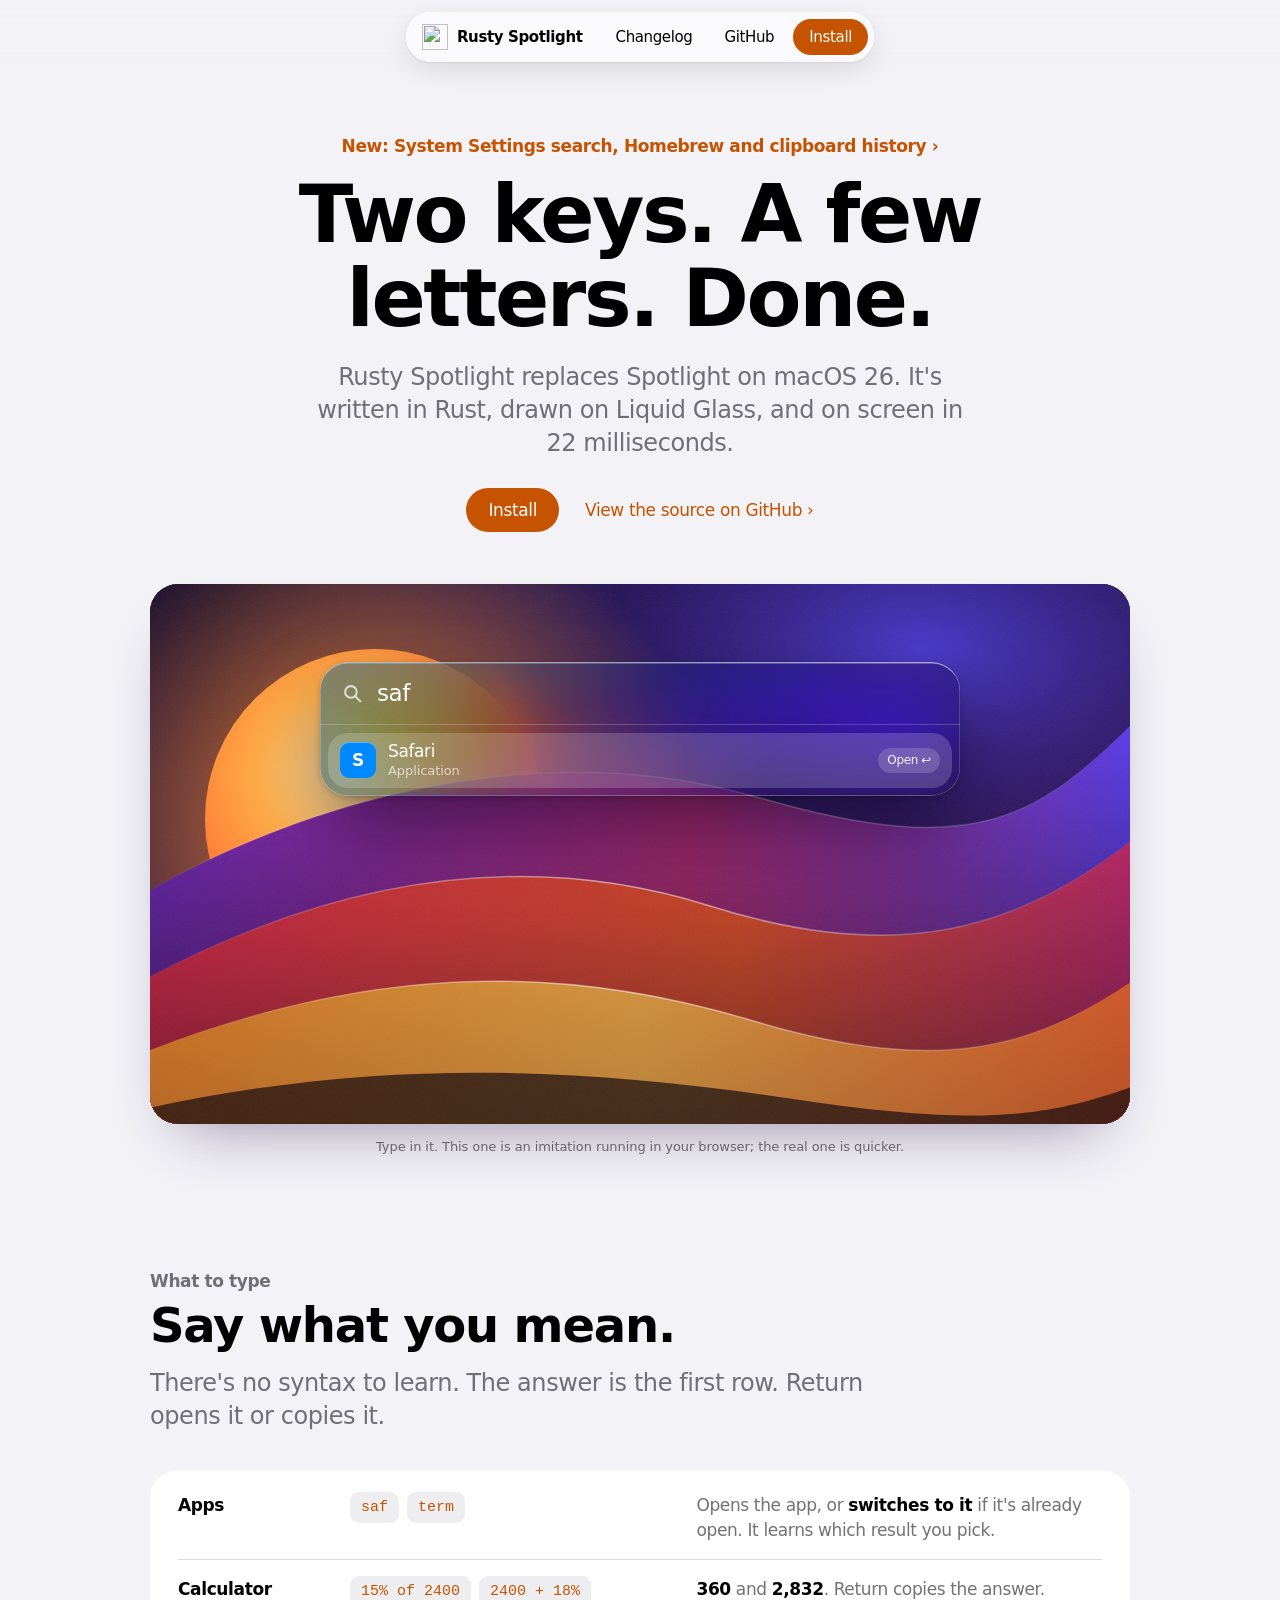
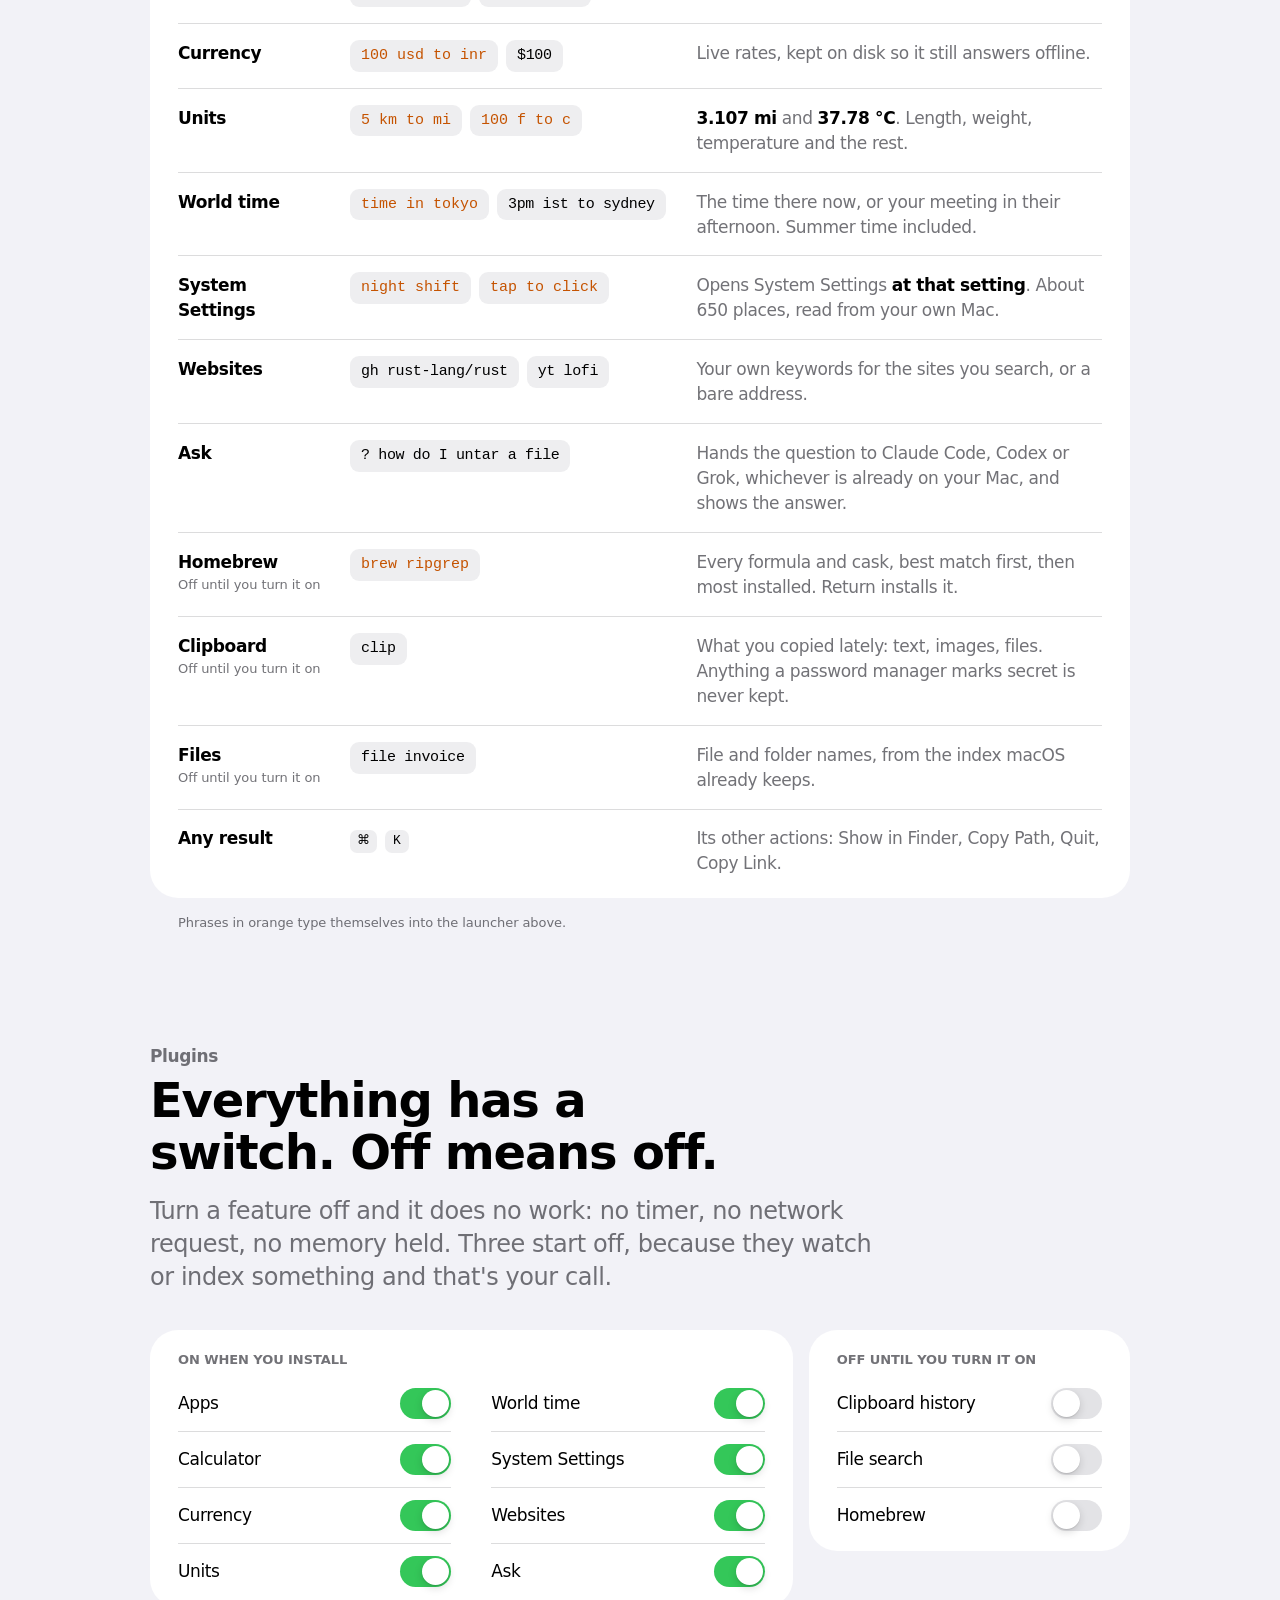
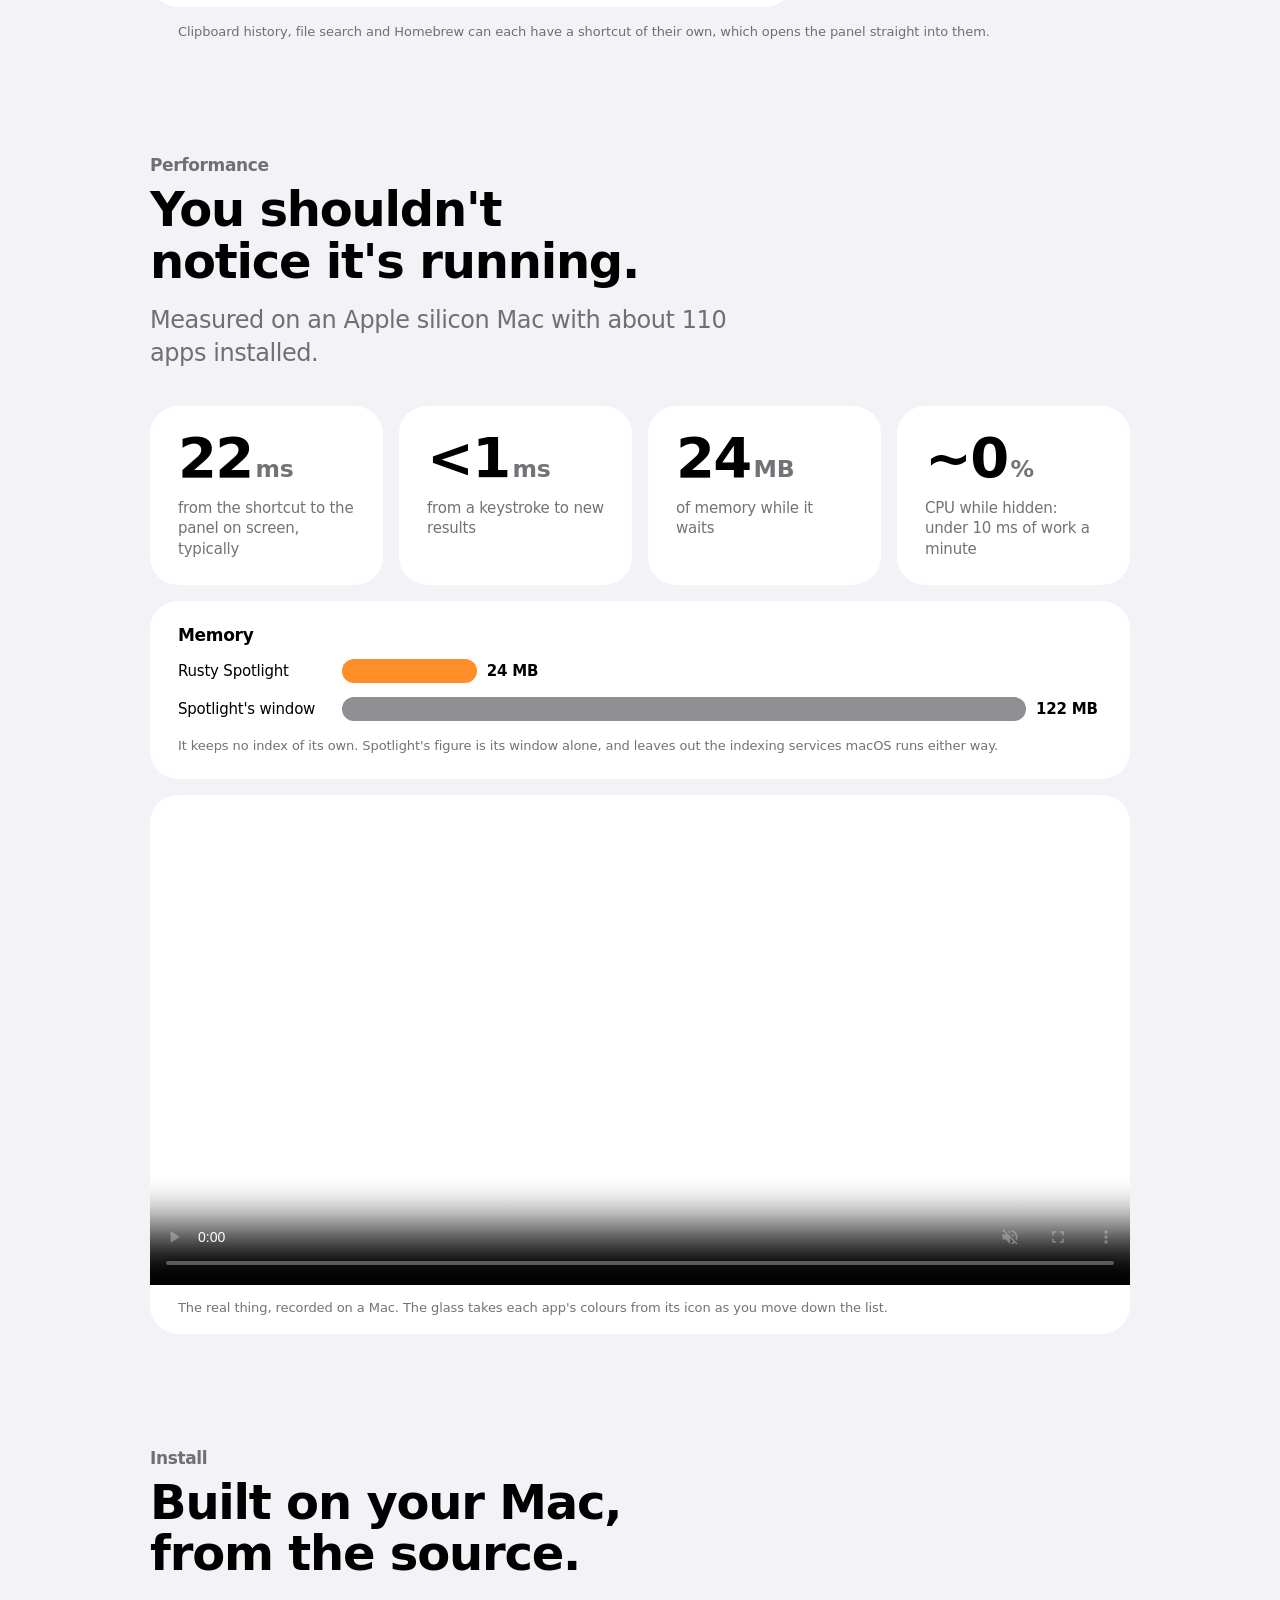
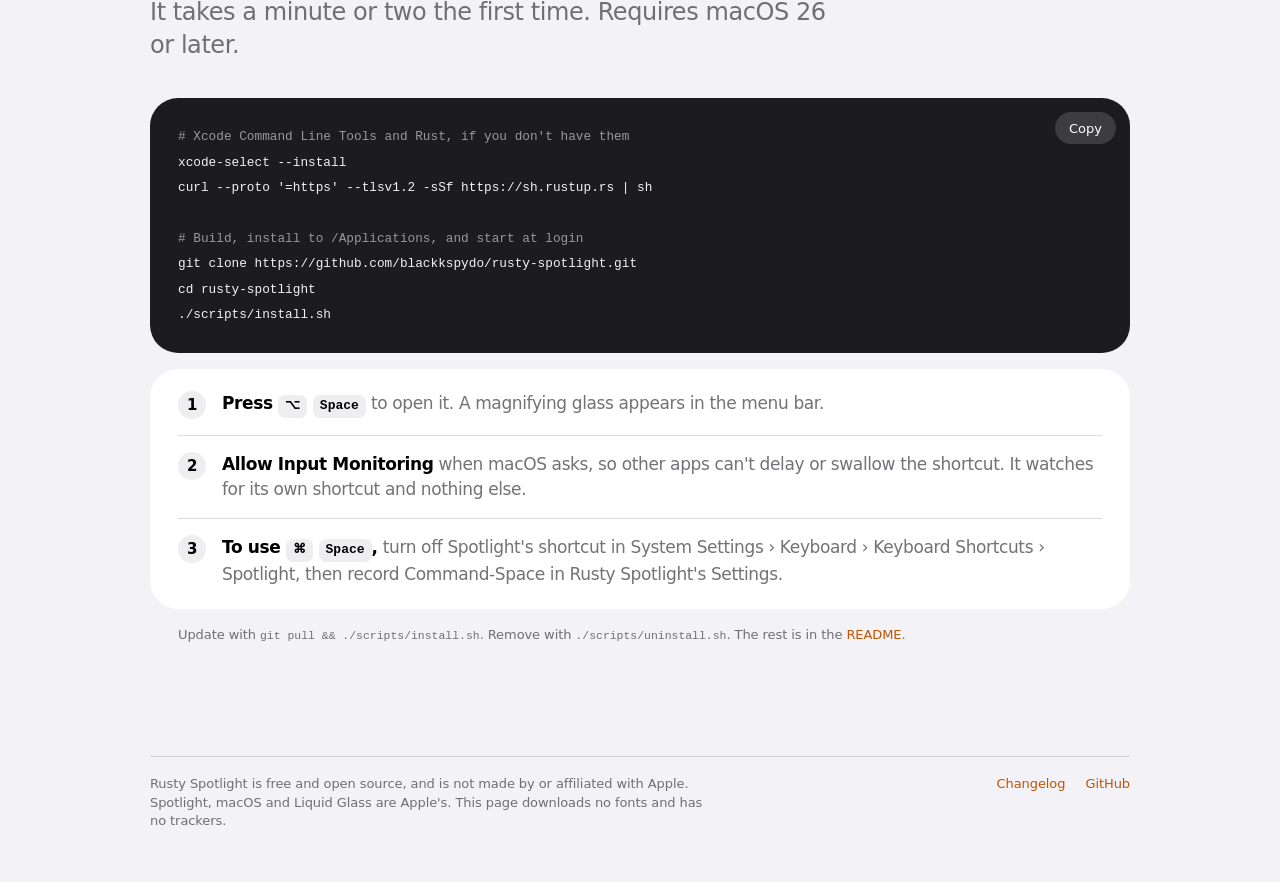
==== commit bc0760bf: "Website: a richer backdrop for the launcher A sun and layered ridges in place of the flat circles, a" ====
--- a/site/index.html
+++ b/site/index.html
@@ -35,13 +35,35 @@
 
       <div class="stage" id="try">
         <svg class="art" viewBox="0 0 1000 540" preserveAspectRatio="xMidYMid slice" aria-hidden="true">
-          <defs><pattern id="hatch" width="14" height="14" patternUnits="userSpaceOnUse" patternTransform="rotate(35)"><rect width="14" height="14" fill="#16161f"/><rect width="2" height="14" fill="#2a2a3a"/></pattern></defs>
-          <rect width="1000" height="540" fill="url(#hatch)"/>
-          <circle cx="170" cy="60" r="250" fill="#ff8d28"/>
-          <circle cx="860" cy="130" r="210" fill="#6d7cff"/>
-          <circle cx="640" cy="560" r="220" fill="#00c8b3"/>
-          <circle cx="330" cy="430" r="120" fill="#ff2d55"/>
-          <circle cx="930" cy="470" r="90" fill="#ffcc00"/>
+          <defs>
+            <linearGradient id="sky" x1="0" y1="0" x2="0" y2="1"><stop offset="0" stop-color="#150b2e"/><stop offset=".55" stop-color="#2a1140"/><stop offset="1" stop-color="#0a0710"/></linearGradient>
+            <radialGradient id="haze" cx=".78" cy=".12" r=".7"><stop offset="0" stop-color="#5a48ff" stop-opacity=".75"/><stop offset=".45" stop-color="#4a2bb8" stop-opacity=".3"/><stop offset="1" stop-color="#4a2bb8" stop-opacity="0"/></radialGradient>
+            <radialGradient id="sun" cx=".42" cy=".36" r=".7"><stop offset="0" stop-color="#ffe3a1"/><stop offset=".38" stop-color="#ffab45"/><stop offset=".8" stop-color="#ff6a2b"/><stop offset="1" stop-color="#f0482a"/></radialGradient>
+            <radialGradient id="glow" cx=".5" cy=".5" r=".5"><stop offset=".45" stop-color="#ff8d28" stop-opacity=".5"/><stop offset="1" stop-color="#ff8d28" stop-opacity="0"/></radialGradient>
+            <linearGradient id="far" x1="0" y1="0" x2="1" y2="0"><stop offset="0" stop-color="#7a2bd0"/><stop offset=".55" stop-color="#c22d7c"/><stop offset="1" stop-color="#5b3df0"/></linearGradient>
+            <linearGradient id="mid" x1="0" y1="0" x2="1" y2="0"><stop offset="0" stop-color="#ff2d55"/><stop offset=".6" stop-color="#ff5a2b"/><stop offset="1" stop-color="#d42a78"/></linearGradient>
+            <linearGradient id="near" x1="0" y1="0" x2="1" y2="0"><stop offset="0" stop-color="#ff8d28"/><stop offset=".5" stop-color="#ffb347"/><stop offset="1" stop-color="#ff6a2b"/></linearGradient>
+            <linearGradient id="shade" gradientUnits="userSpaceOnUse" x1="0" y1="130" x2="0" y2="540"><stop offset="0" stop-color="#0a0510" stop-opacity="0"/><stop offset="1" stop-color="#0a0510" stop-opacity=".72"/></linearGradient>
+            <linearGradient id="rim" x1="0" y1="0" x2="1" y2="0"><stop offset="0" stop-color="#fff" stop-opacity="0"/><stop offset=".5" stop-color="#fff" stop-opacity=".55"/><stop offset="1" stop-color="#fff" stop-opacity="0"/></linearGradient>
+            <filter id="grain"><feTurbulence type="fractalNoise" baseFrequency=".85" numOctaves="2" stitchTiles="stitch"/><feColorMatrix values="0 0 0 0 1  0 0 0 0 1  0 0 0 0 1  0 0 0 .5 0"/></filter>
+          </defs>
+          <rect width="1000" height="540" fill="url(#sky)"/>
+          <rect width="1000" height="540" fill="url(#haze)"/>
+          <circle cx="235" cy="235" r="330" fill="url(#glow)"/>
+          <circle cx="235" cy="235" r="170" fill="url(#sun)"/>
+          <g>
+            <path id="w1" d="M0 312C170 214 400 150 620 214S900 232 1000 132V540H0Z" fill="url(#far)"/>
+            <path d="M0 312C170 214 400 150 620 214S900 232 1000 132V540H0Z" fill="url(#shade)"/>
+            <path d="M0 312C170 214 400 150 620 214S900 232 1000 132" fill="none" stroke="url(#rim)" stroke-width="1.5"/>
+            <path d="M0 398C190 296 380 262 570 322S880 346 1000 250V540H0Z" fill="url(#mid)"/>
+            <path d="M0 398C190 296 380 262 570 322S880 346 1000 250V540H0Z" fill="url(#shade)" opacity=".8"/>
+            <path d="M0 398C190 296 380 262 570 322S880 346 1000 250" fill="none" stroke="url(#rim)" stroke-width="1.5"/>
+            <path d="M0 470C220 384 410 376 610 436S900 460 1000 392V540H0Z" fill="url(#near)"/>
+            <path d="M0 470C220 384 410 376 610 436S900 460 1000 392V540H0Z" fill="url(#shade)" opacity=".42"/>
+            <path d="M0 470C220 384 410 376 610 436S900 460 1000 392" fill="none" stroke="url(#rim)" stroke-width="1.5"/>
+            <path d="M0 526C250 470 460 486 660 516S920 528 1000 500V540H0Z" fill="#12070c" opacity=".7"/>
+          </g>
+          <rect width="1000" height="540" filter="url(#grain)" opacity=".09"/>
         </svg>
         <div class="panel" id="panel">
           <label class="ask">
@@ -50,8 +72,8 @@
           </label>
           <ul class="rows" id="rows" role="listbox" aria-label="Results"></ul>
         </div>
-        <p class="caption">Type in it. This one is an imitation running in your browser; the real one is quicker.</p>
-      </div>
+      </div>
+      <p class="caption footnote">Type in it. This one is an imitation running in your browser; the real one is quicker.</p>
     </section>
 
     <section class="section" id="phrasebook">
--- a/site/style.css
+++ b/site/style.css
@@ -128,18 +128,19 @@
 /* The stage: something rich for the glass to sit on. Crisp shapes, drawn here. */
 .stage {
   position: relative; margin-top: 52px; border-radius: var(--r-tile); overflow: hidden; text-align: left;
-  min-height: 540px; padding: 76px 20px 88px; background: #0d0d14;
+  min-height: 540px; padding: 78px 20px 78px; background: #0a0710;
+  box-shadow: inset 0 0 0 0.5px rgba(255, 255, 255, 0.12), 0 30px 60px -30px rgba(40, 10, 60, 0.45);
 }
 .stage .art { position: absolute; inset: 0; width: 100%; height: 100%; }
-.stage .caption { position: absolute; left: 0; right: 0; bottom: 22px; padding: 0 24px; text-align: center; font-size: 13px; letter-spacing: -0.006em; color: rgba(255, 255, 255, 0.78); }
+.hero .caption { margin-top: 14px; }
 
 /* The panel is the product: clear glass over a rich background, dimmed for legibility. */
 .panel {
   --row: #8e8e93;
   position: relative; max-width: 640px; margin: 0 auto; border-radius: 28px; color: #fff; isolation: isolate;
-  background: rgba(18, 18, 22, 0.42);
-  -webkit-backdrop-filter: blur(30px) saturate(190%); backdrop-filter: blur(30px) saturate(190%);
-  box-shadow: inset 0 0 0 0.5px rgba(255, 255, 255, 0.28), inset 0 1.5px 0 rgba(255, 255, 255, 0.34), inset 0 -1px 0 rgba(255, 255, 255, 0.08), 0 30px 70px rgba(0, 0, 0, 0.45);
+  background: linear-gradient(160deg, rgba(255, 255, 255, 0.1), rgba(255, 255, 255, 0) 38%), rgba(16, 12, 24, 0.36);
+  -webkit-backdrop-filter: blur(34px) saturate(200%) brightness(1.06); backdrop-filter: blur(34px) saturate(200%) brightness(1.06);
+  box-shadow: inset 0 0 0 0.5px rgba(255, 255, 255, 0.34), inset 0 1.5px 0.5px rgba(255, 255, 255, 0.5), inset 1px 0 0.5px rgba(255, 255, 255, 0.14), inset 0 -1px 0.5px rgba(255, 255, 255, 0.12), 0 2px 6px rgba(0, 0, 0, 0.18), 0 36px 80px -10px rgba(10, 0, 30, 0.6);
 }
 /* The glass takes the selected row's colour, as the app's does. */
 .panel::before {
@@ -263,7 +264,7 @@
   .toolbar .name { margin-right: 4px; }
   .toolbar .gh { display: none; }
   .hero { padding-top: 48px; }
-  .stage { margin-top: 40px; padding: 40px 12px 104px; min-height: 480px; }
+  .stage { margin-top: 40px; padding: 40px 12px 60px; min-height: 460px; }
   .panel input { font-size: 20px; }
   .section { padding-top: 80px; }
   .plugins ul { columns: 1; }
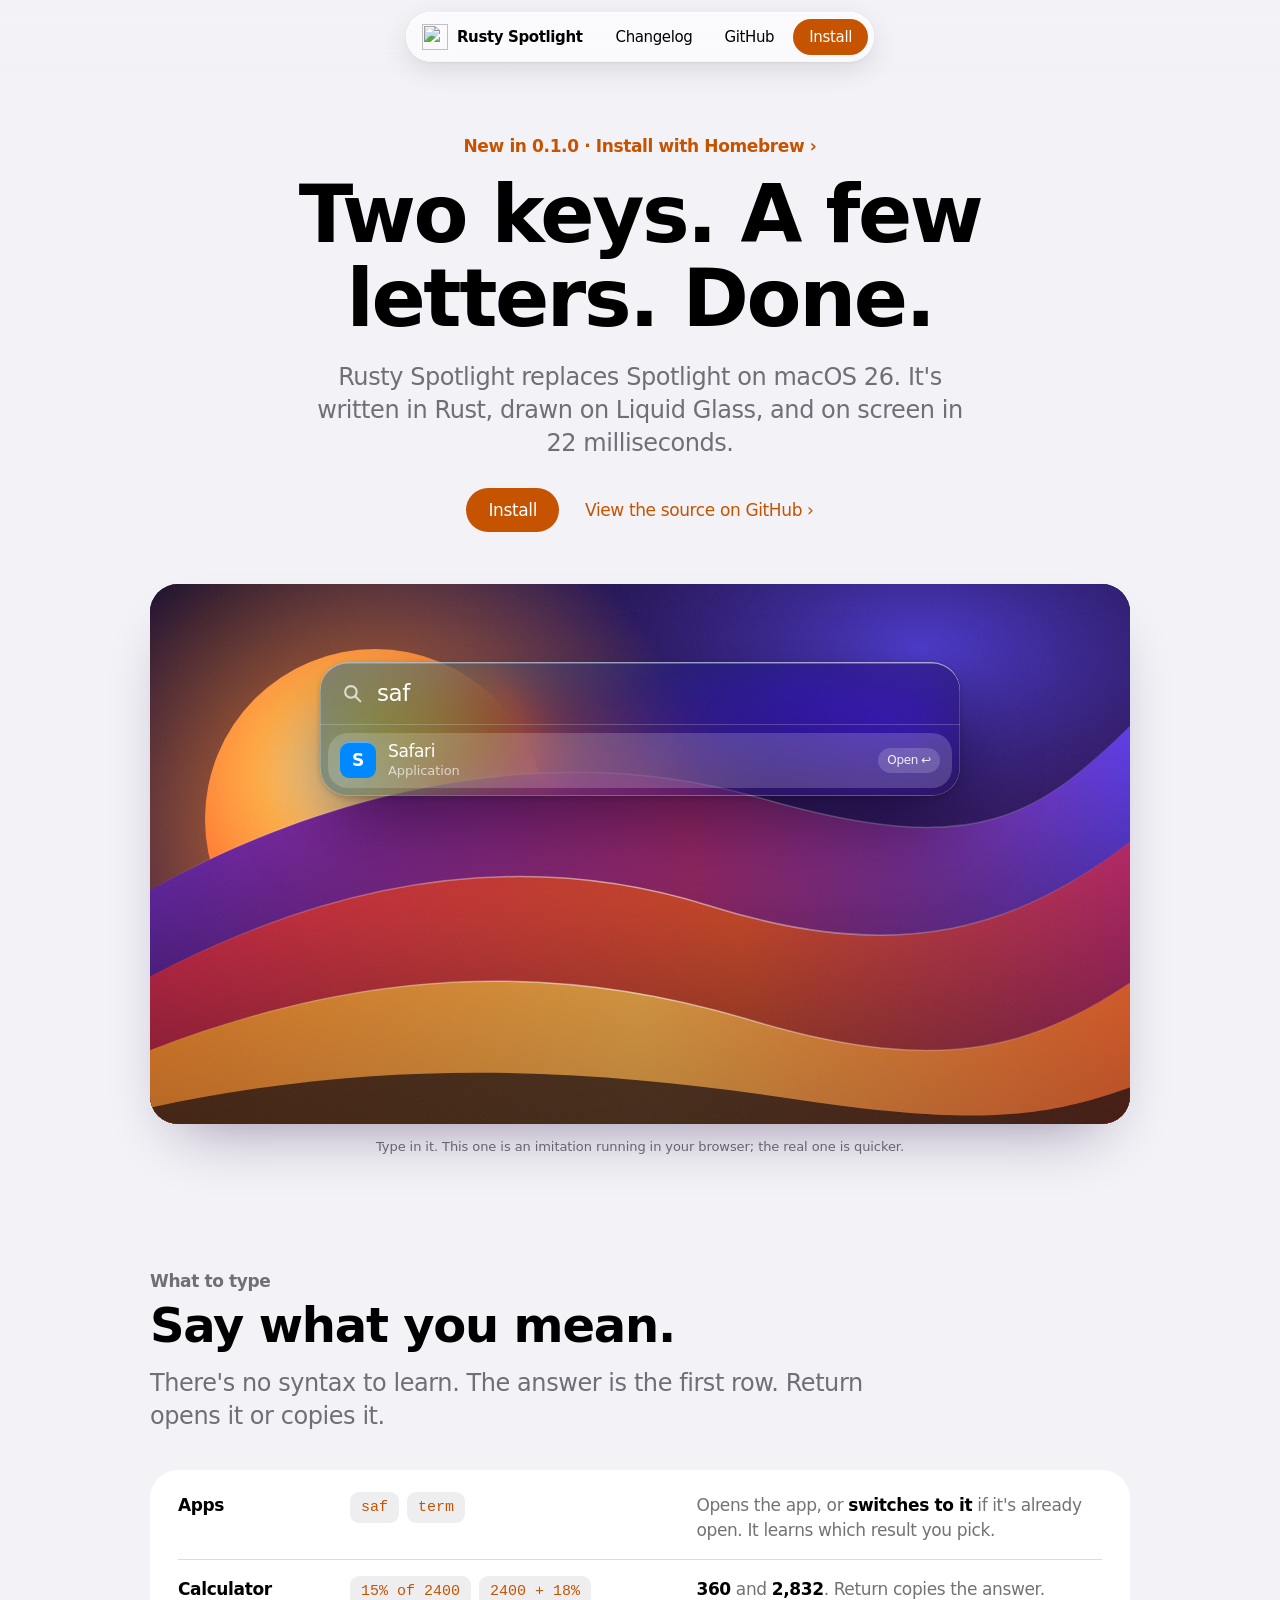
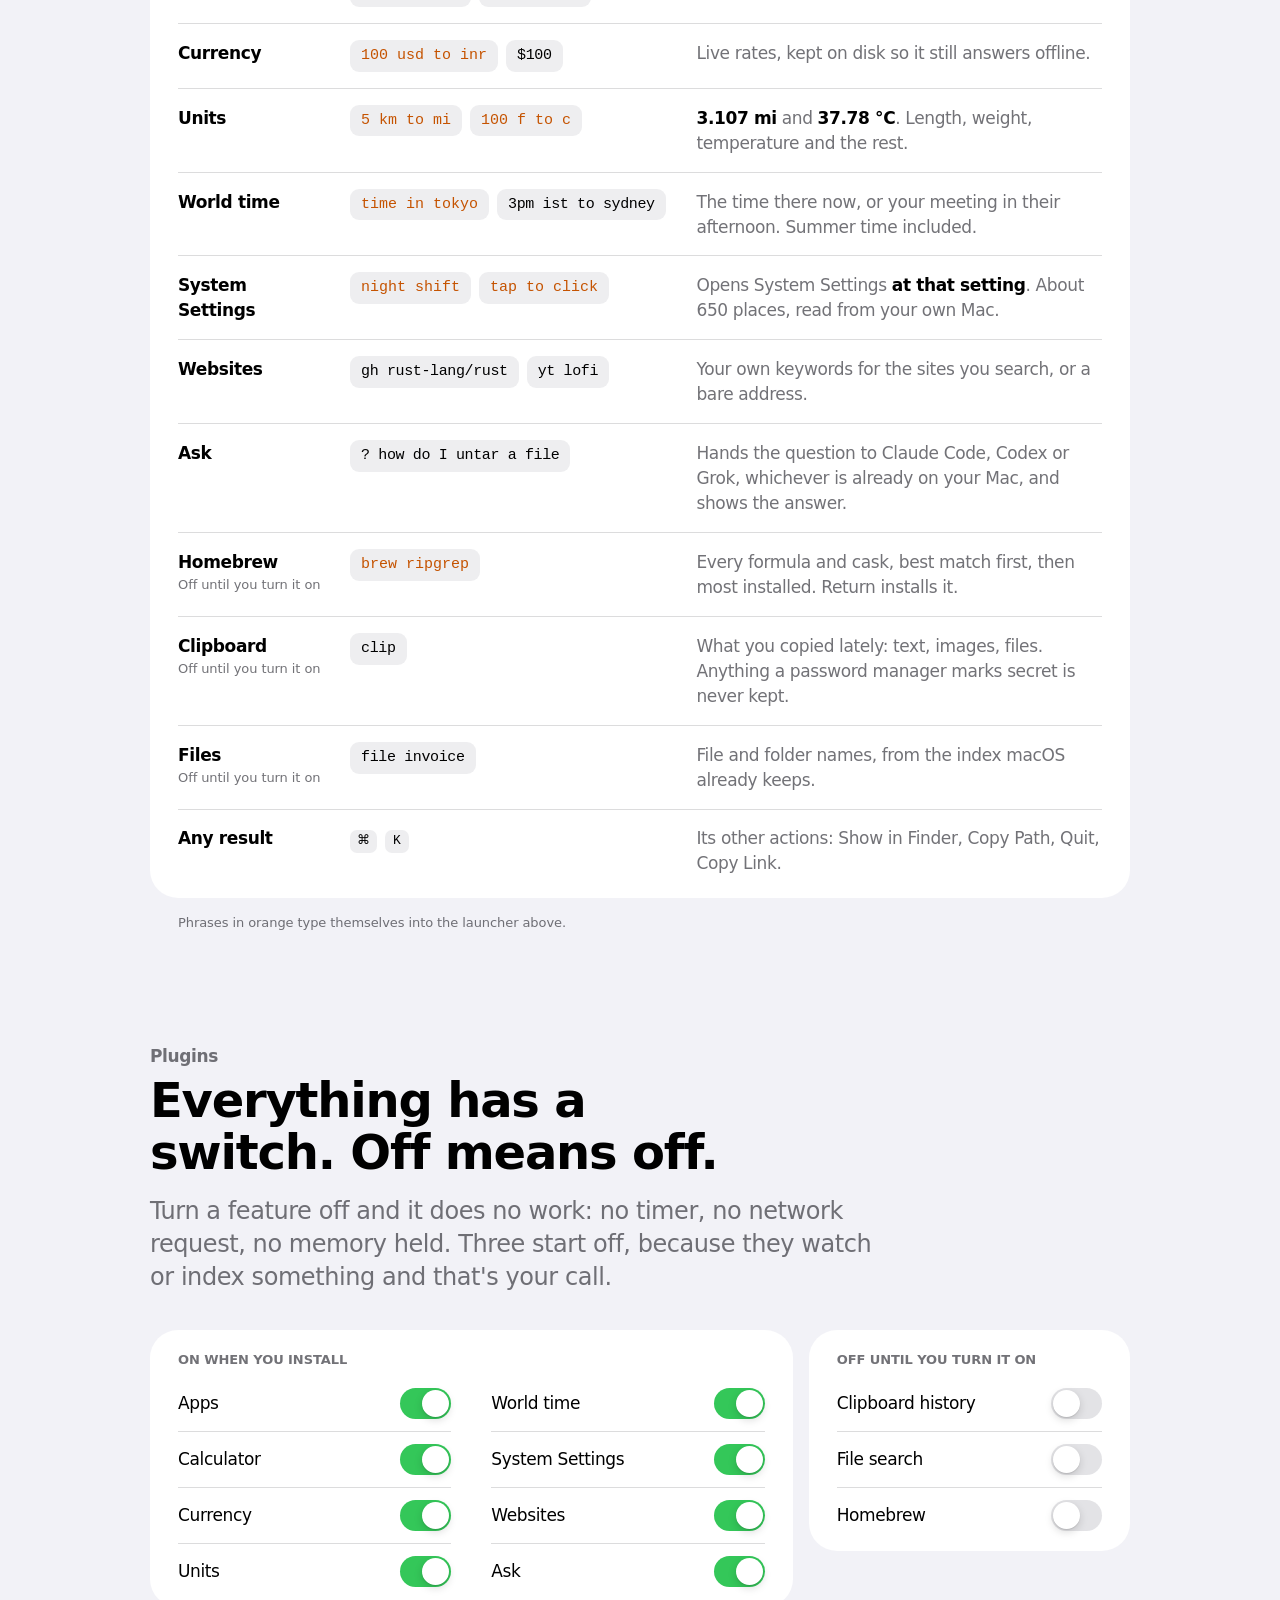
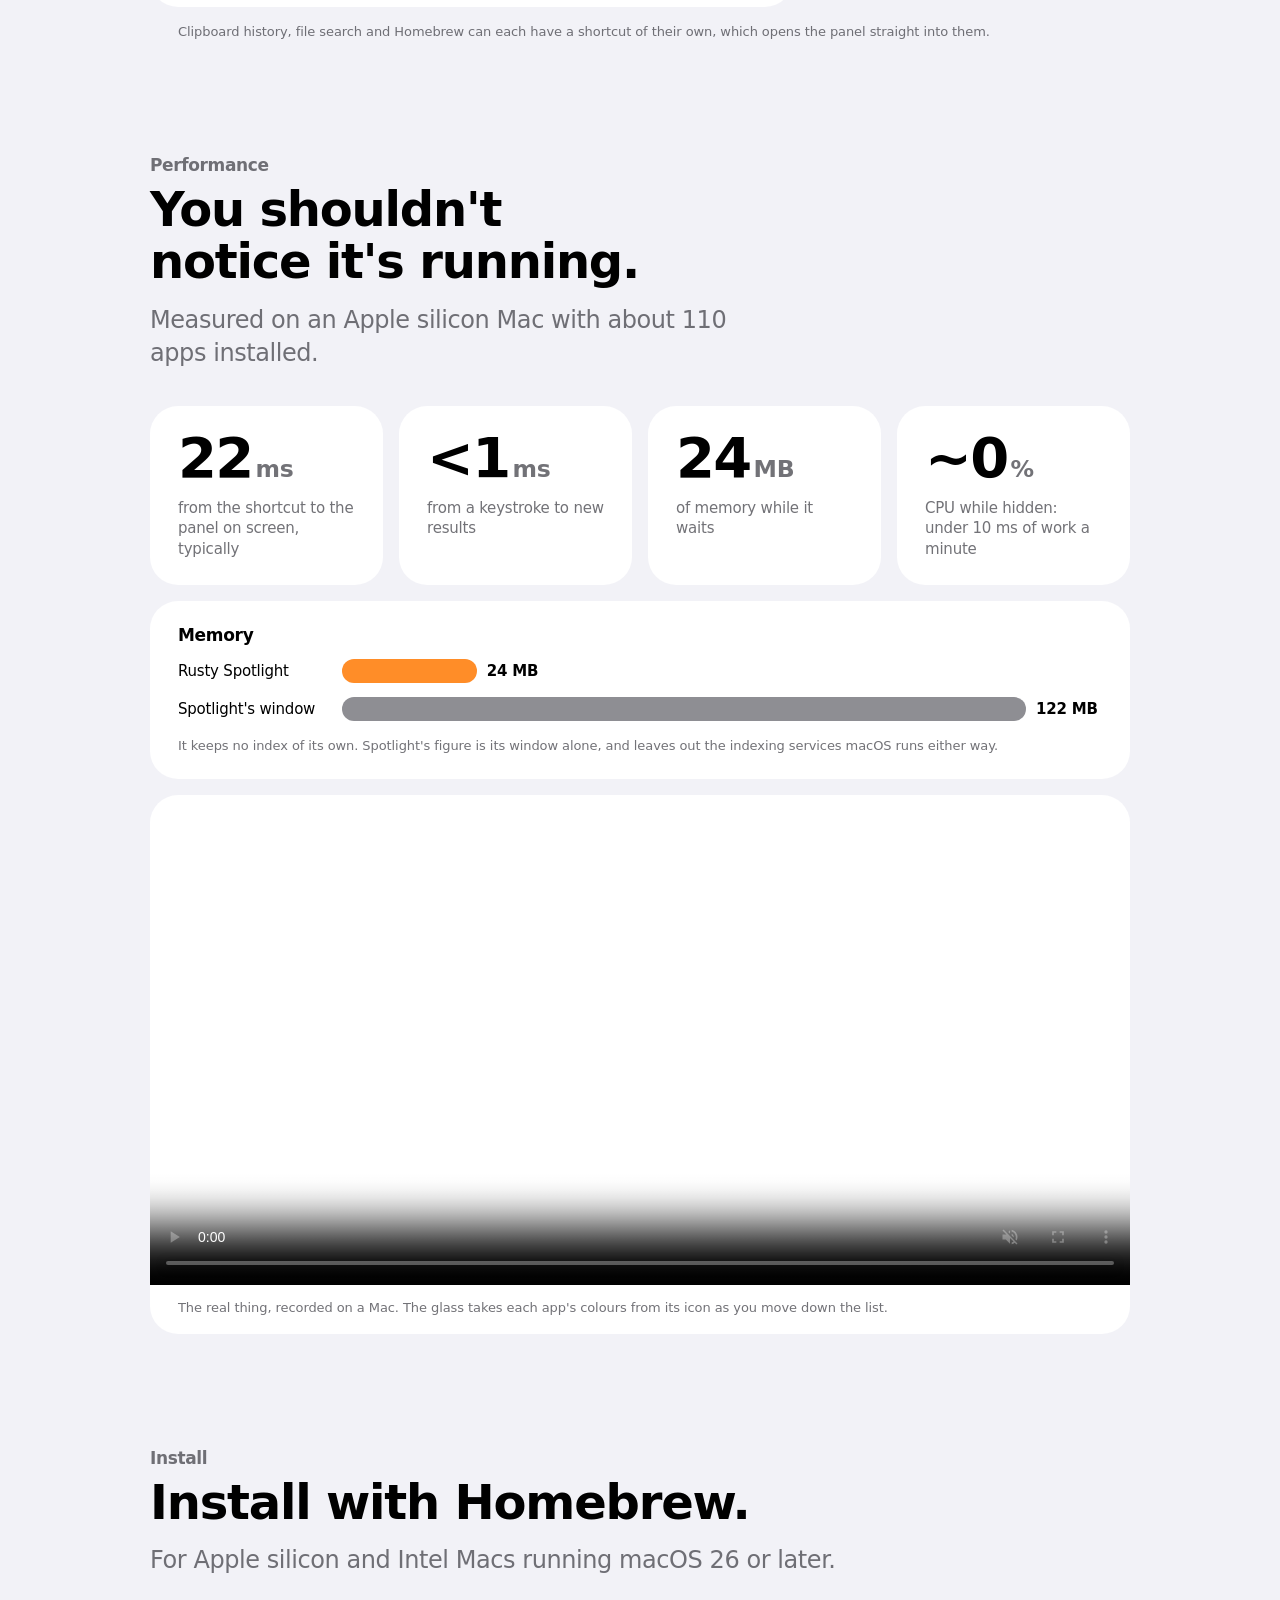
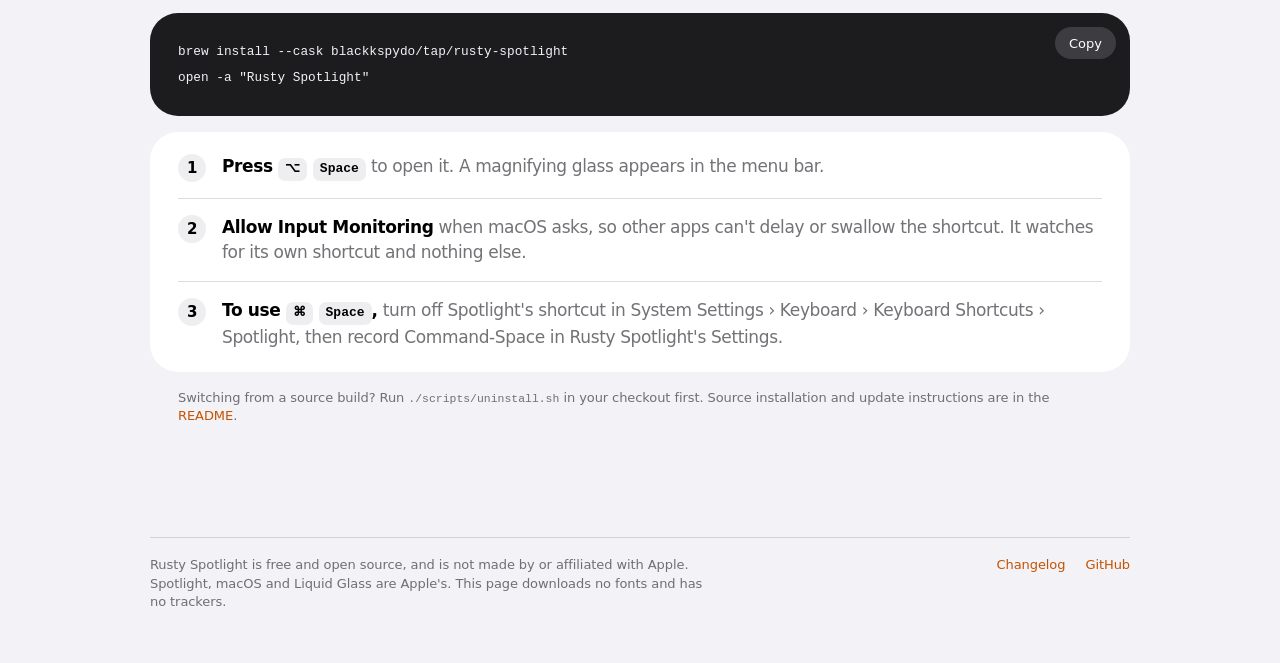
==== commit 52c37013: "Document Homebrew installation for 0.1.0" ====
--- a/site/index.html
+++ b/site/index.html
@@ -25,7 +25,7 @@
   <main>
     <section class="hero">
       <!-- Keep this line on the newest thing in the changelog. -->
-      <p class="eyebrow"><a class="more" href="changelog.html">New: System Settings search, Homebrew and clipboard history</a></p>
+      <p class="eyebrow"><a class="more" href="changelog.html">New in 0.1.0 · Install with Homebrew</a></p>
       <h1>Two keys. A few letters. Done.</h1>
       <p class="lead">Rusty Spotlight replaces Spotlight on macOS 26. It's written in Rust, drawn on Liquid Glass, and on screen in 22 milliseconds.</p>
       <div class="actions">
@@ -160,23 +160,17 @@
     <section class="section" id="install">
       <header>
         <p class="eyebrow">Install</p>
-        <h2>Built on your Mac, from the source.</h2>
-        <p class="lead">It takes a minute or two the first time. Requires macOS 26 or later.</p>
+        <h2>Install with Homebrew.</h2>
+        <p class="lead">For Apple silicon and Intel Macs running macOS 26 or later.</p>
       </header>
-      <pre class="shell"><button class="copy" data-copy="install-code">Copy</button><code id="install-code"><span class="c"># Xcode Command Line Tools and Rust, if you don't have them</span>
-xcode-select --install
-curl --proto '=https' --tlsv1.2 -sSf https://sh.rustup.rs | sh
-
-<span class="c"># Build, install to /Applications, and start at login</span>
-git clone https://github.com/blackkspydo/rusty-spotlight.git
-cd rusty-spotlight
-./scripts/install.sh</code></pre>
+      <pre class="shell"><button class="copy" data-copy="install-code">Copy</button><code id="install-code">brew install --cask blackkspydo/tap/rusty-spotlight
+open -a "Rusty Spotlight"</code></pre>
       <ol class="tile list steps">
         <li><span><b>Press <kbd>⌥</kbd> <kbd>Space</kbd></b> to open it. A magnifying glass appears in the menu bar.</span></li>
         <li><span><b>Allow Input Monitoring</b> when macOS asks, so other apps can't delay or swallow the shortcut. It watches for its own shortcut and nothing else.</span></li>
         <li><span><b>To use <kbd>⌘</kbd> <kbd>Space</kbd>,</b> turn off Spotlight's shortcut in System Settings › Keyboard › Keyboard Shortcuts › Spotlight, then record Command-Space in Rusty Spotlight's Settings.</span></li>
       </ol>
-      <p class="footnote after">Update with <code>git pull &amp;&amp; ./scripts/install.sh</code>. Remove with <code>./scripts/uninstall.sh</code>. The rest is in the <a href="https://github.com/blackkspydo/rusty-spotlight#readme">README</a>.</p>
+      <p class="footnote after">Switching from a source build? Run <code>./scripts/uninstall.sh</code> in your checkout first. Source installation and update instructions are in the <a href="https://github.com/blackkspydo/rusty-spotlight#readme">README</a>.</p>
     </section>
   </main>
 
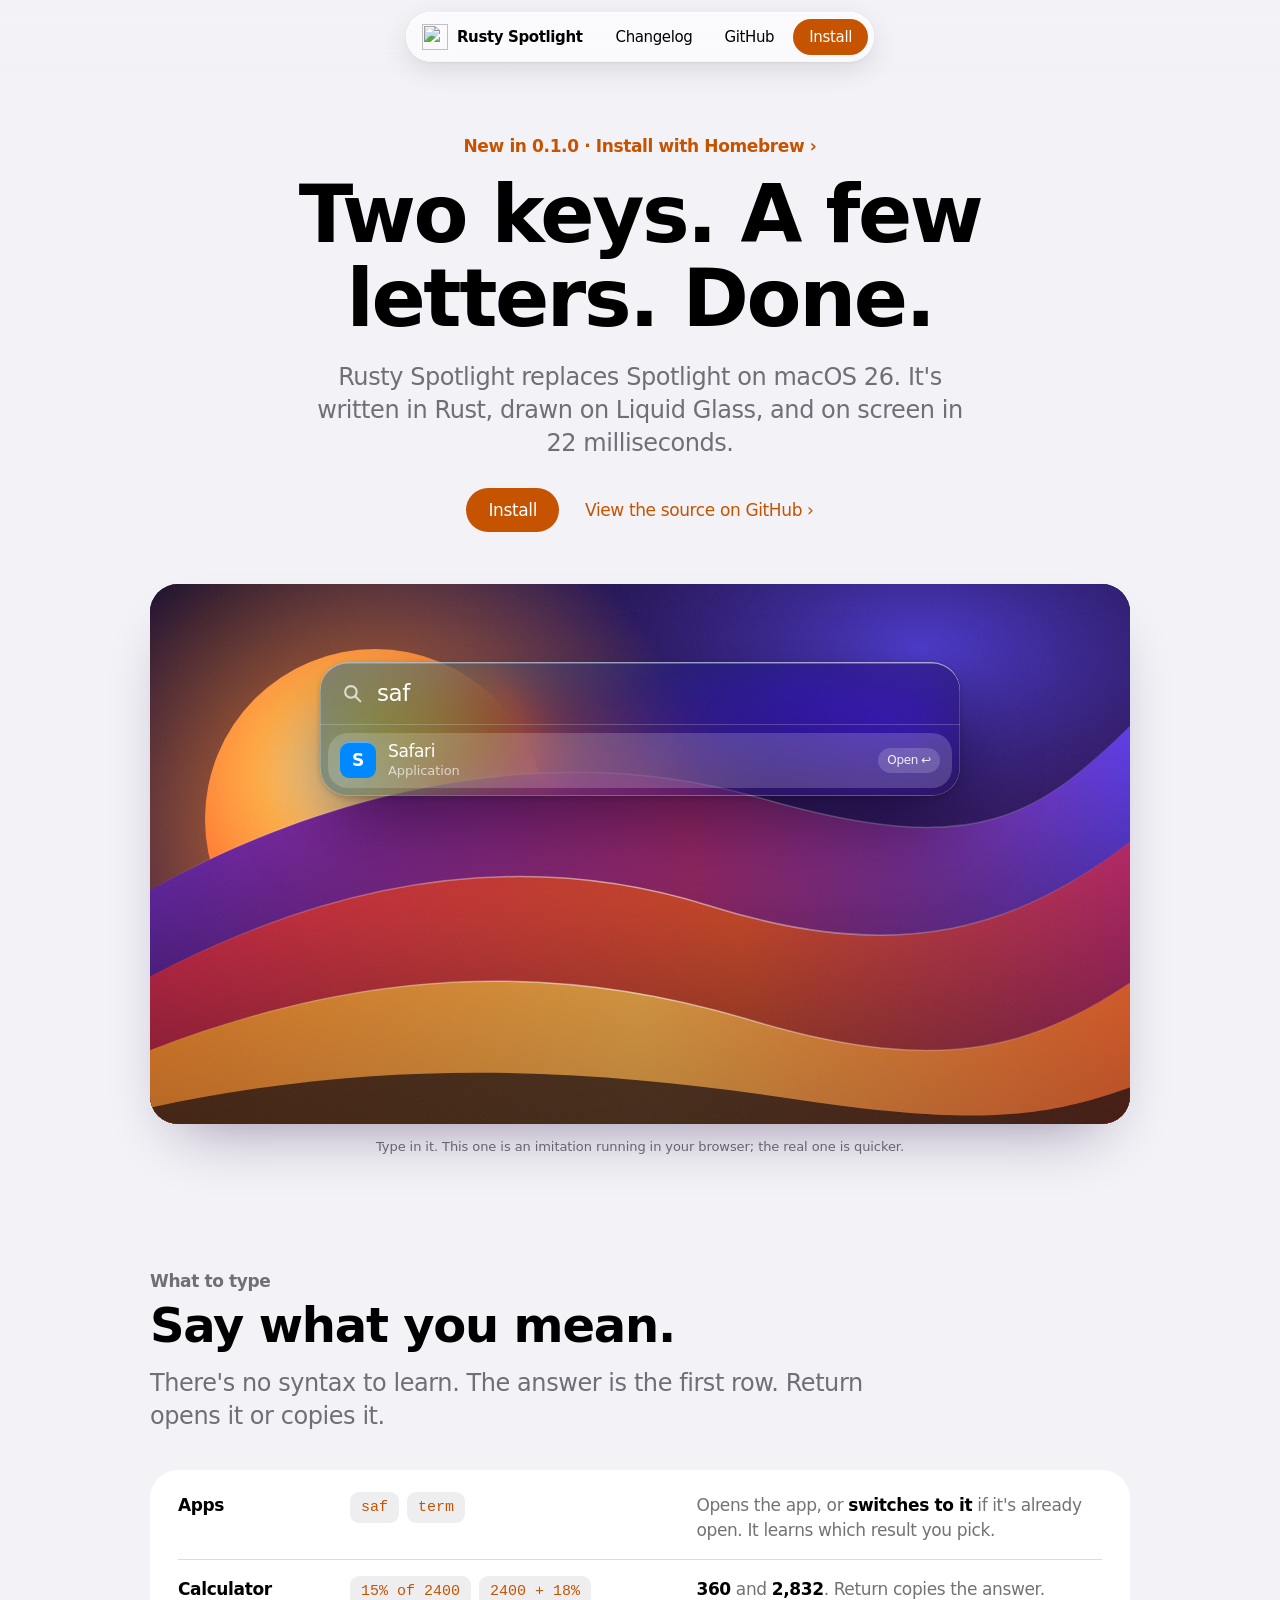
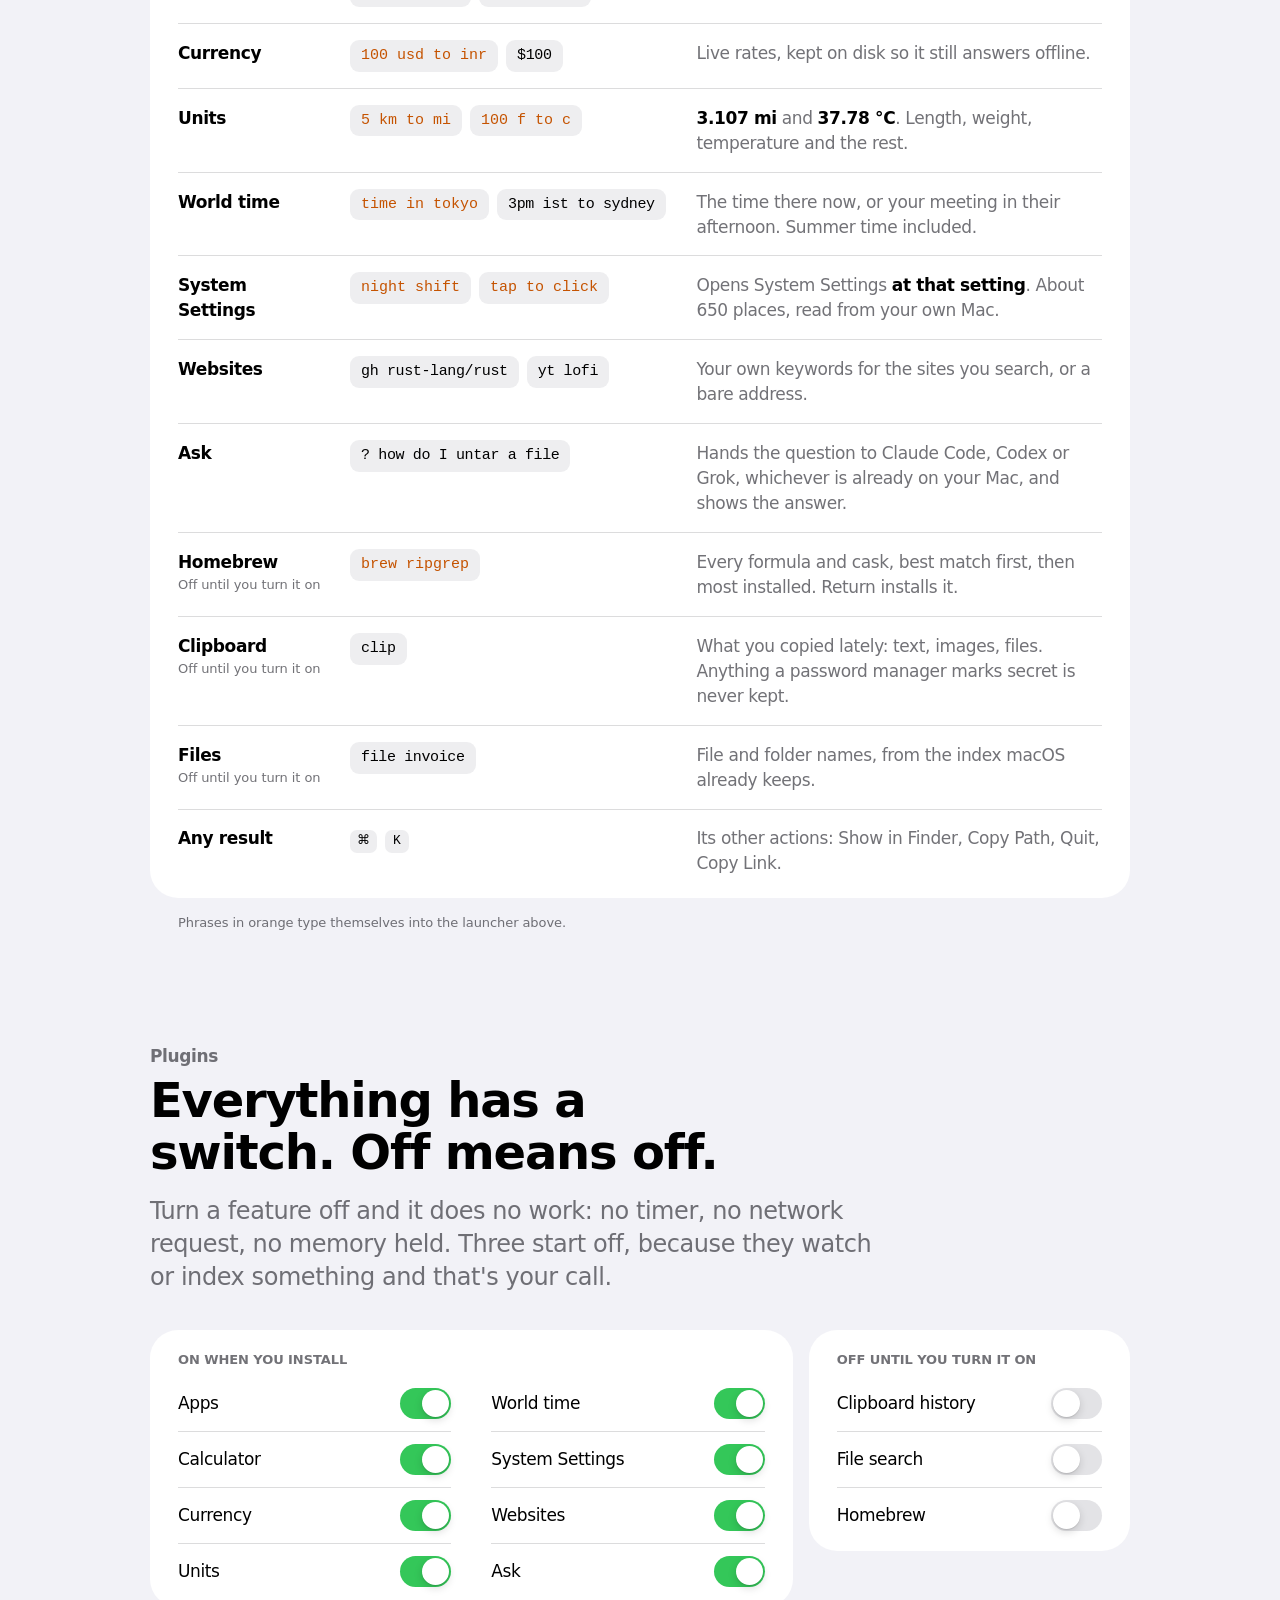
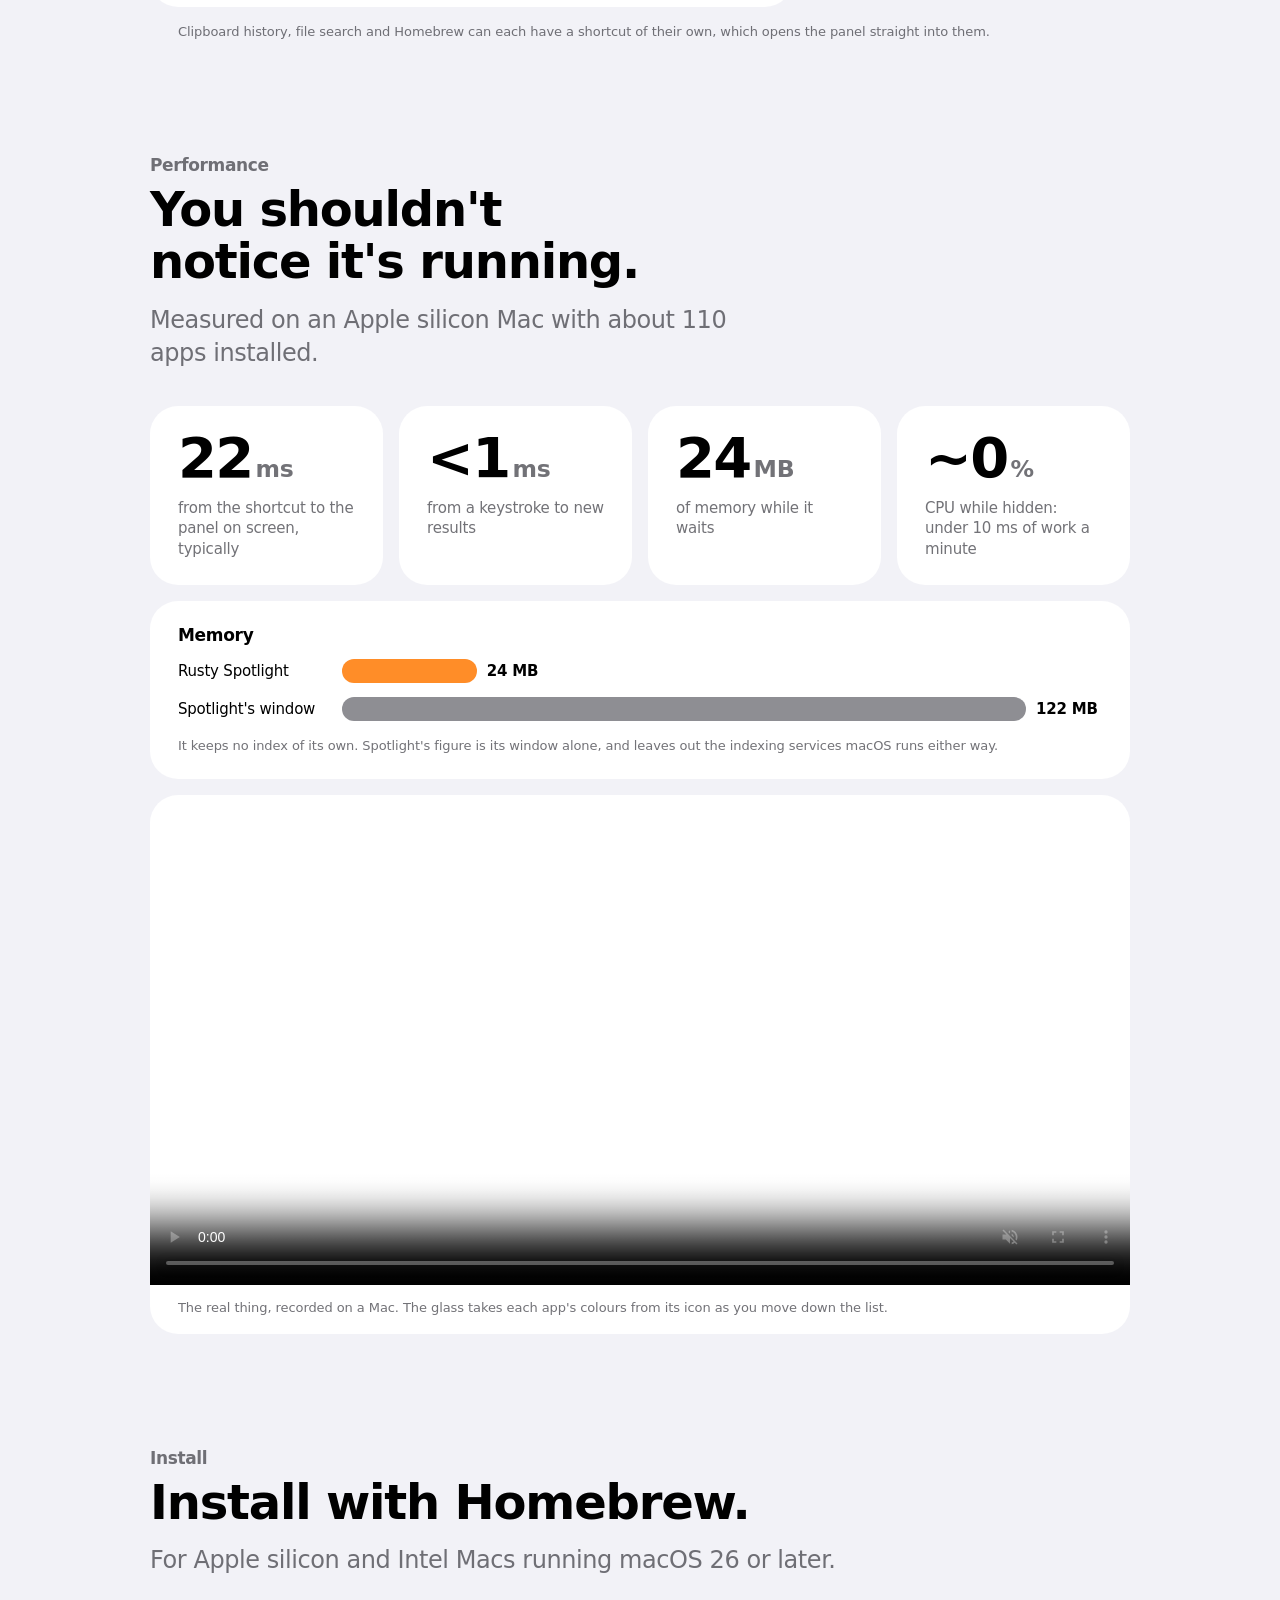
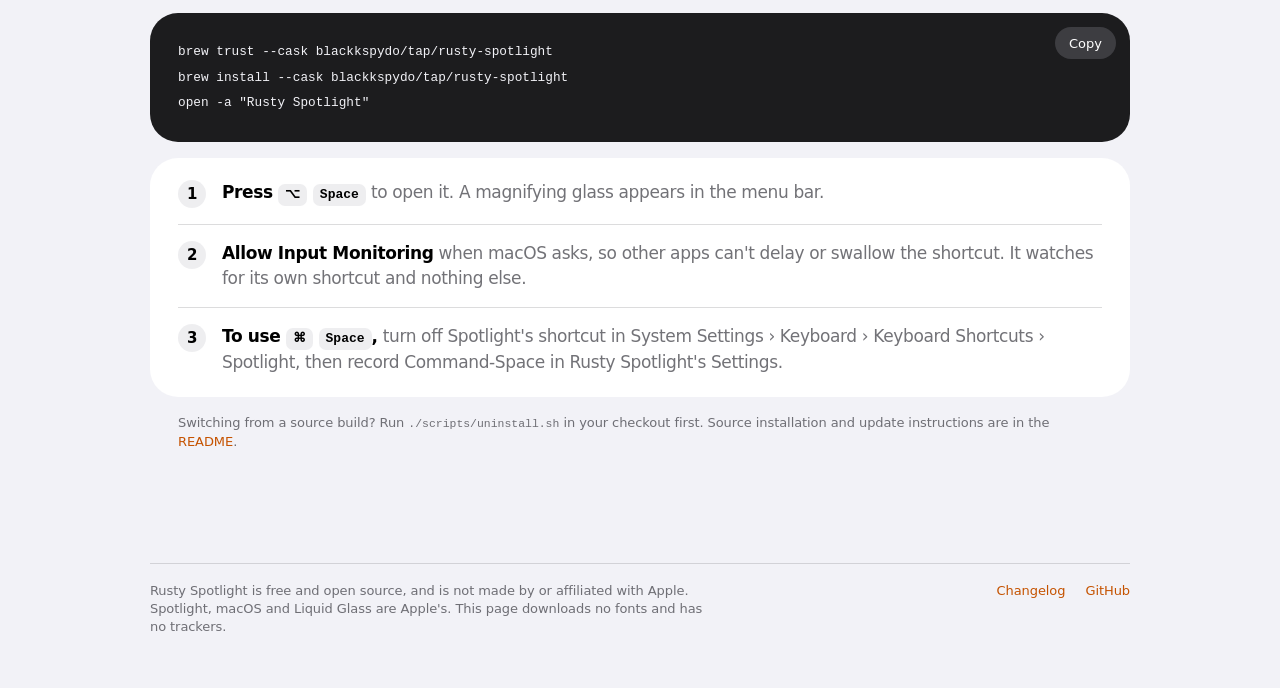
==== commit 3aba1b74: "Document cask trust for Homebrew 7 and update cask syntax" ====
--- a/site/index.html
+++ b/site/index.html
@@ -163,7 +163,8 @@
         <h2>Install with Homebrew.</h2>
         <p class="lead">For Apple silicon and Intel Macs running macOS 26 or later.</p>
       </header>
-      <pre class="shell"><button class="copy" data-copy="install-code">Copy</button><code id="install-code">brew install --cask blackkspydo/tap/rusty-spotlight
+      <pre class="shell"><button class="copy" data-copy="install-code">Copy</button><code id="install-code">brew trust --cask blackkspydo/tap/rusty-spotlight
+brew install --cask blackkspydo/tap/rusty-spotlight
 open -a "Rusty Spotlight"</code></pre>
       <ol class="tile list steps">
         <li><span><b>Press <kbd>⌥</kbd> <kbd>Space</kbd></b> to open it. A magnifying glass appears in the menu bar.</span></li>
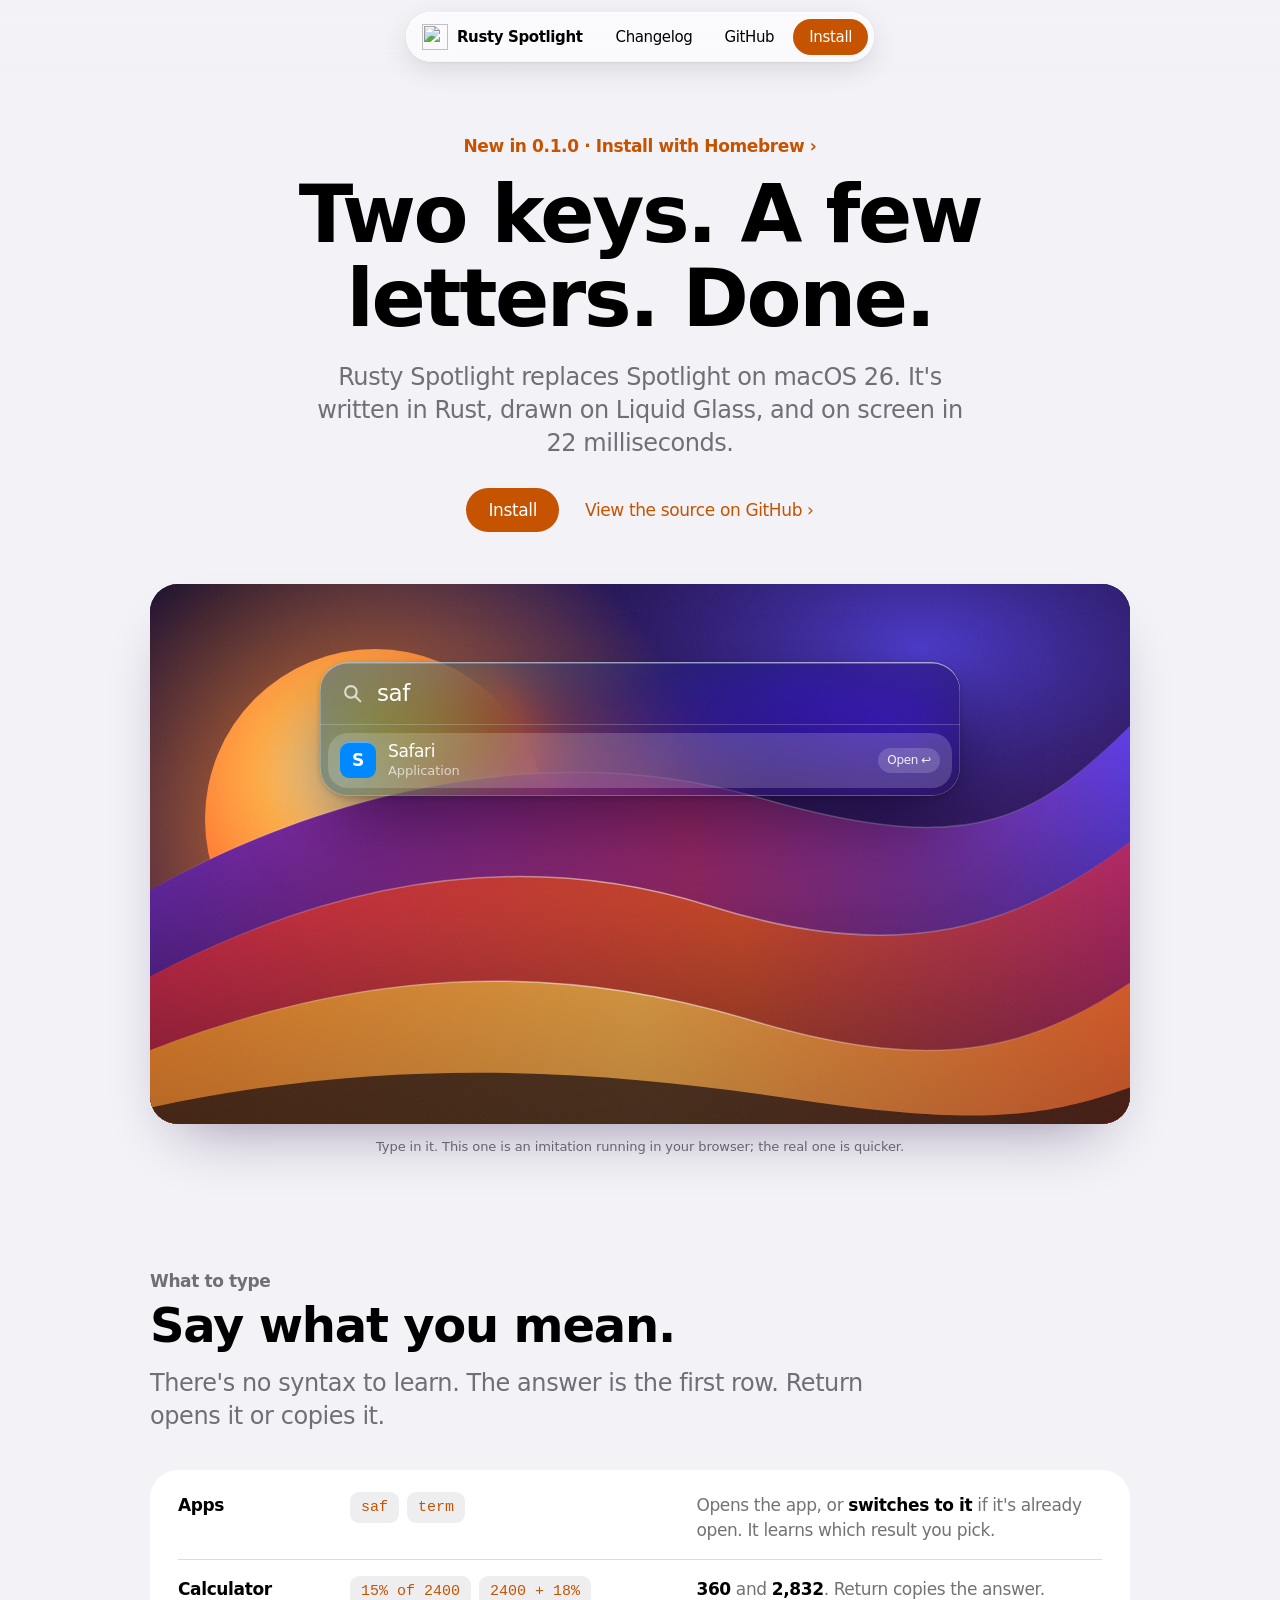
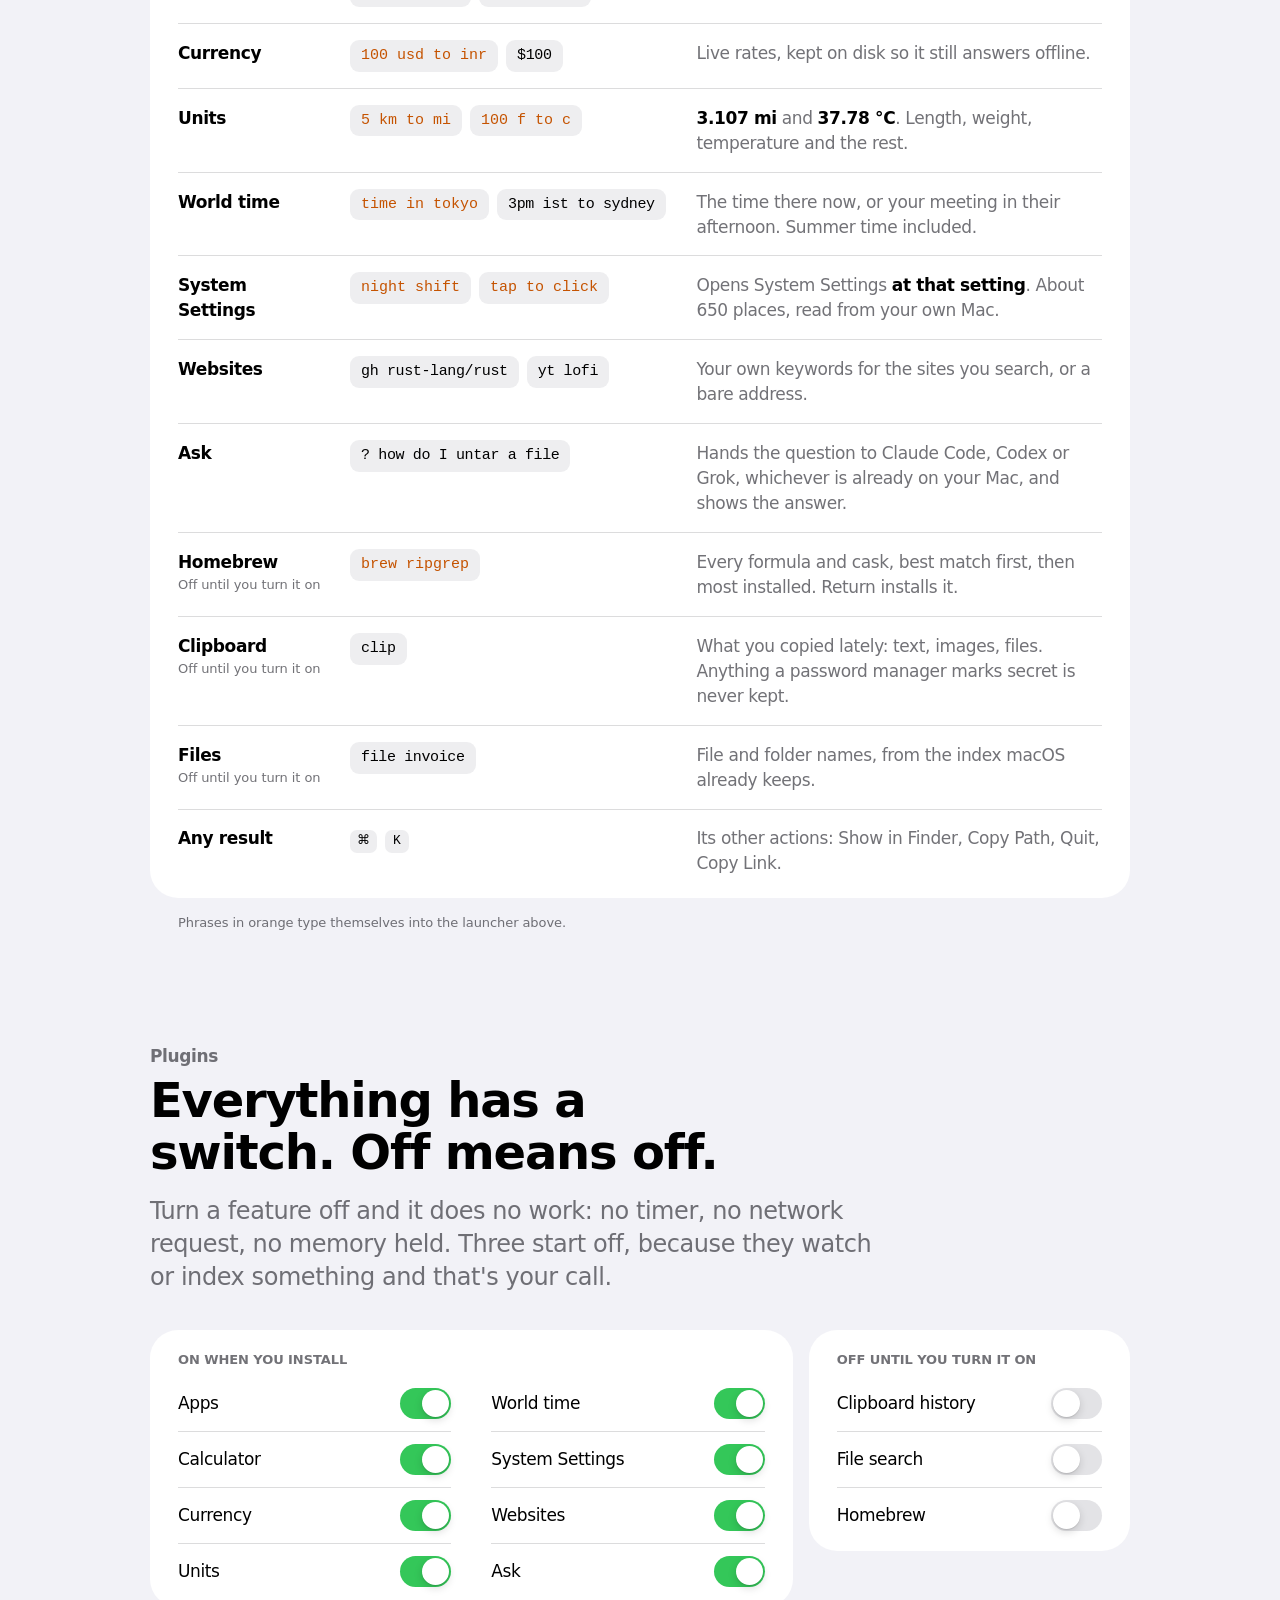
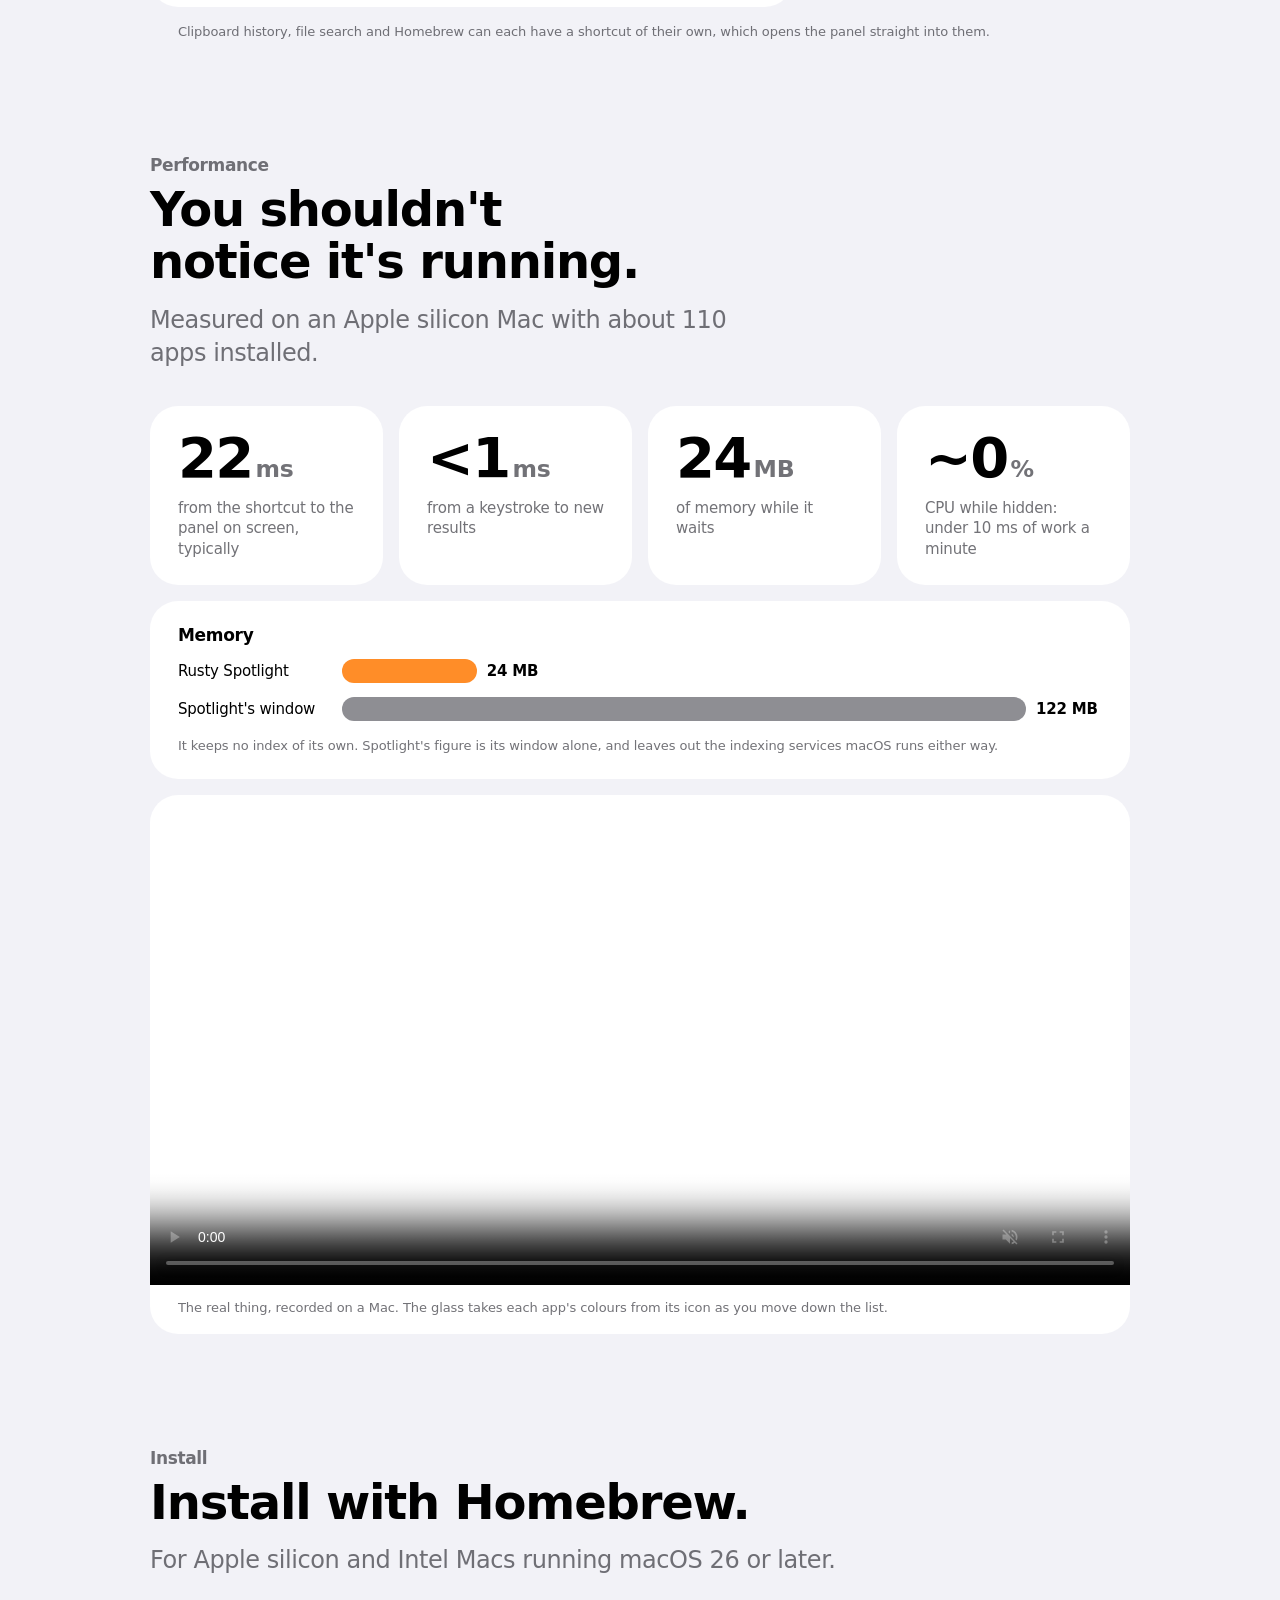
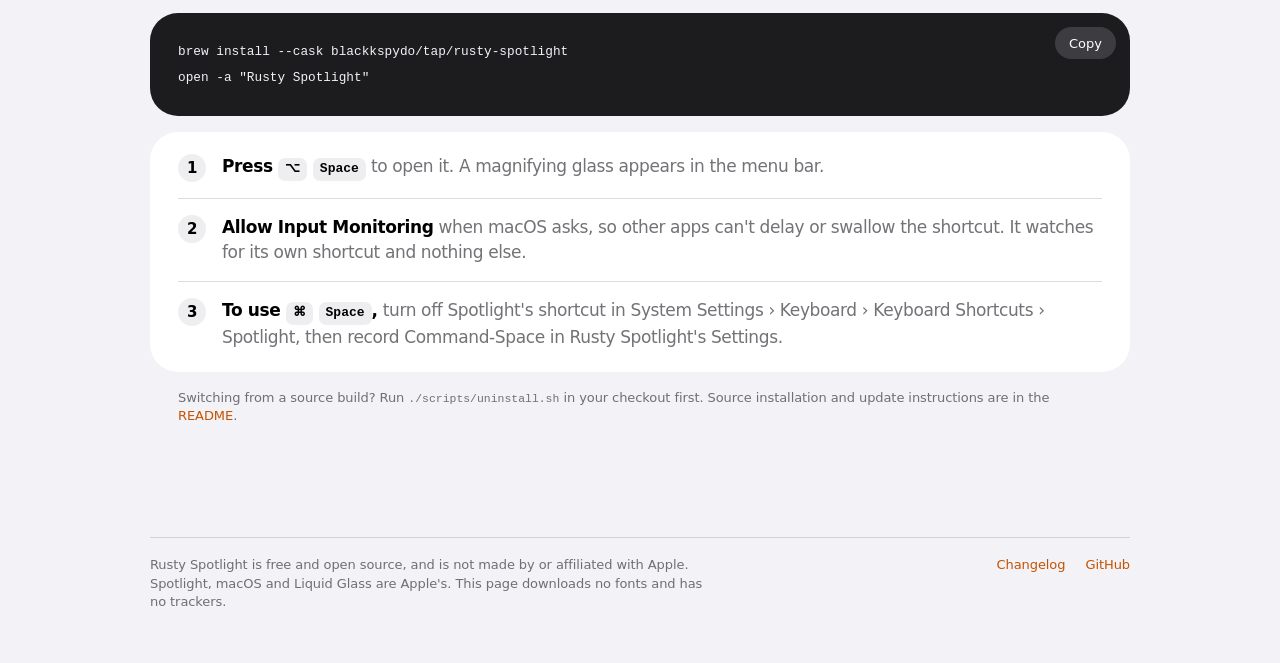
==== commit 4326c5eb: "Use Homebrew's one-command install" ====
--- a/site/index.html
+++ b/site/index.html
@@ -163,8 +163,7 @@
         <h2>Install with Homebrew.</h2>
         <p class="lead">For Apple silicon and Intel Macs running macOS 26 or later.</p>
       </header>
-      <pre class="shell"><button class="copy" data-copy="install-code">Copy</button><code id="install-code">brew trust --cask blackkspydo/tap/rusty-spotlight
-brew install --cask blackkspydo/tap/rusty-spotlight
+      <pre class="shell"><button class="copy" data-copy="install-code">Copy</button><code id="install-code">brew install --cask blackkspydo/tap/rusty-spotlight
 open -a "Rusty Spotlight"</code></pre>
       <ol class="tile list steps">
         <li><span><b>Press <kbd>⌥</kbd> <kbd>Space</kbd></b> to open it. A magnifying glass appears in the menu bar.</span></li>
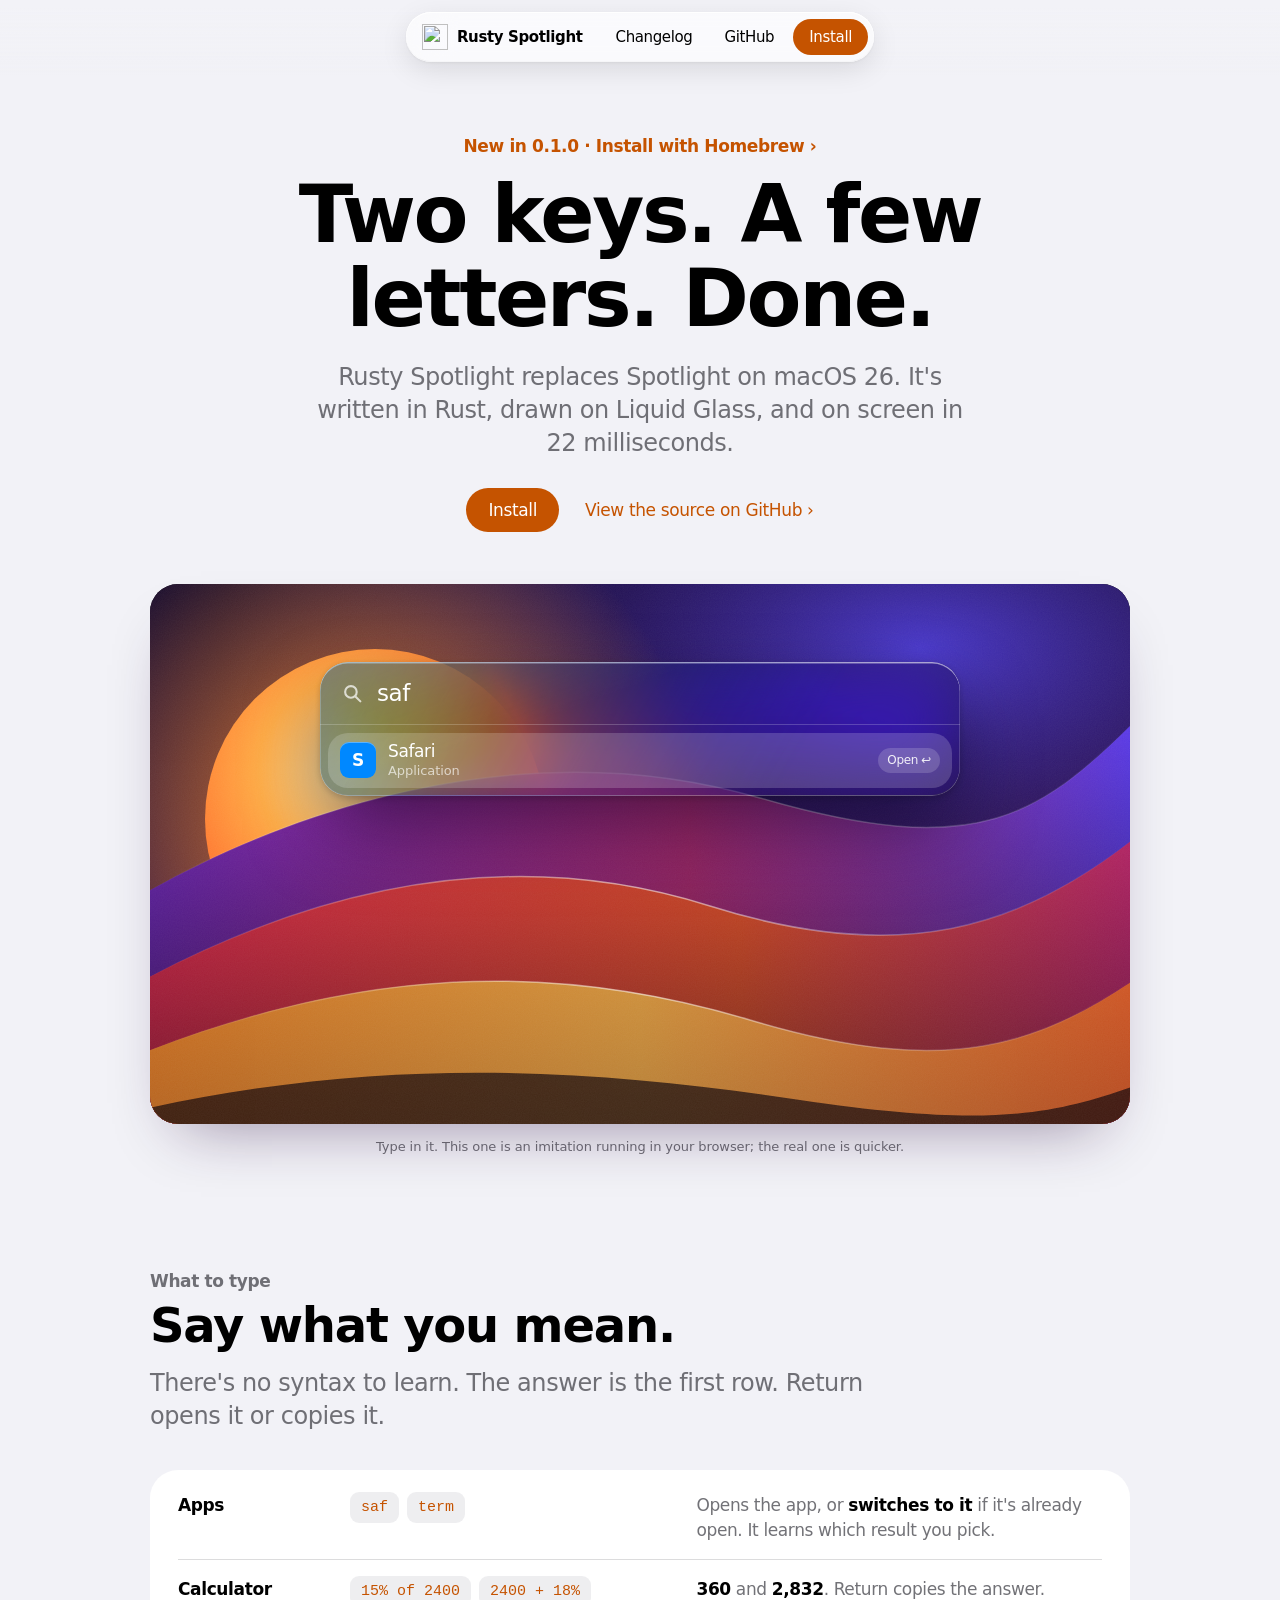
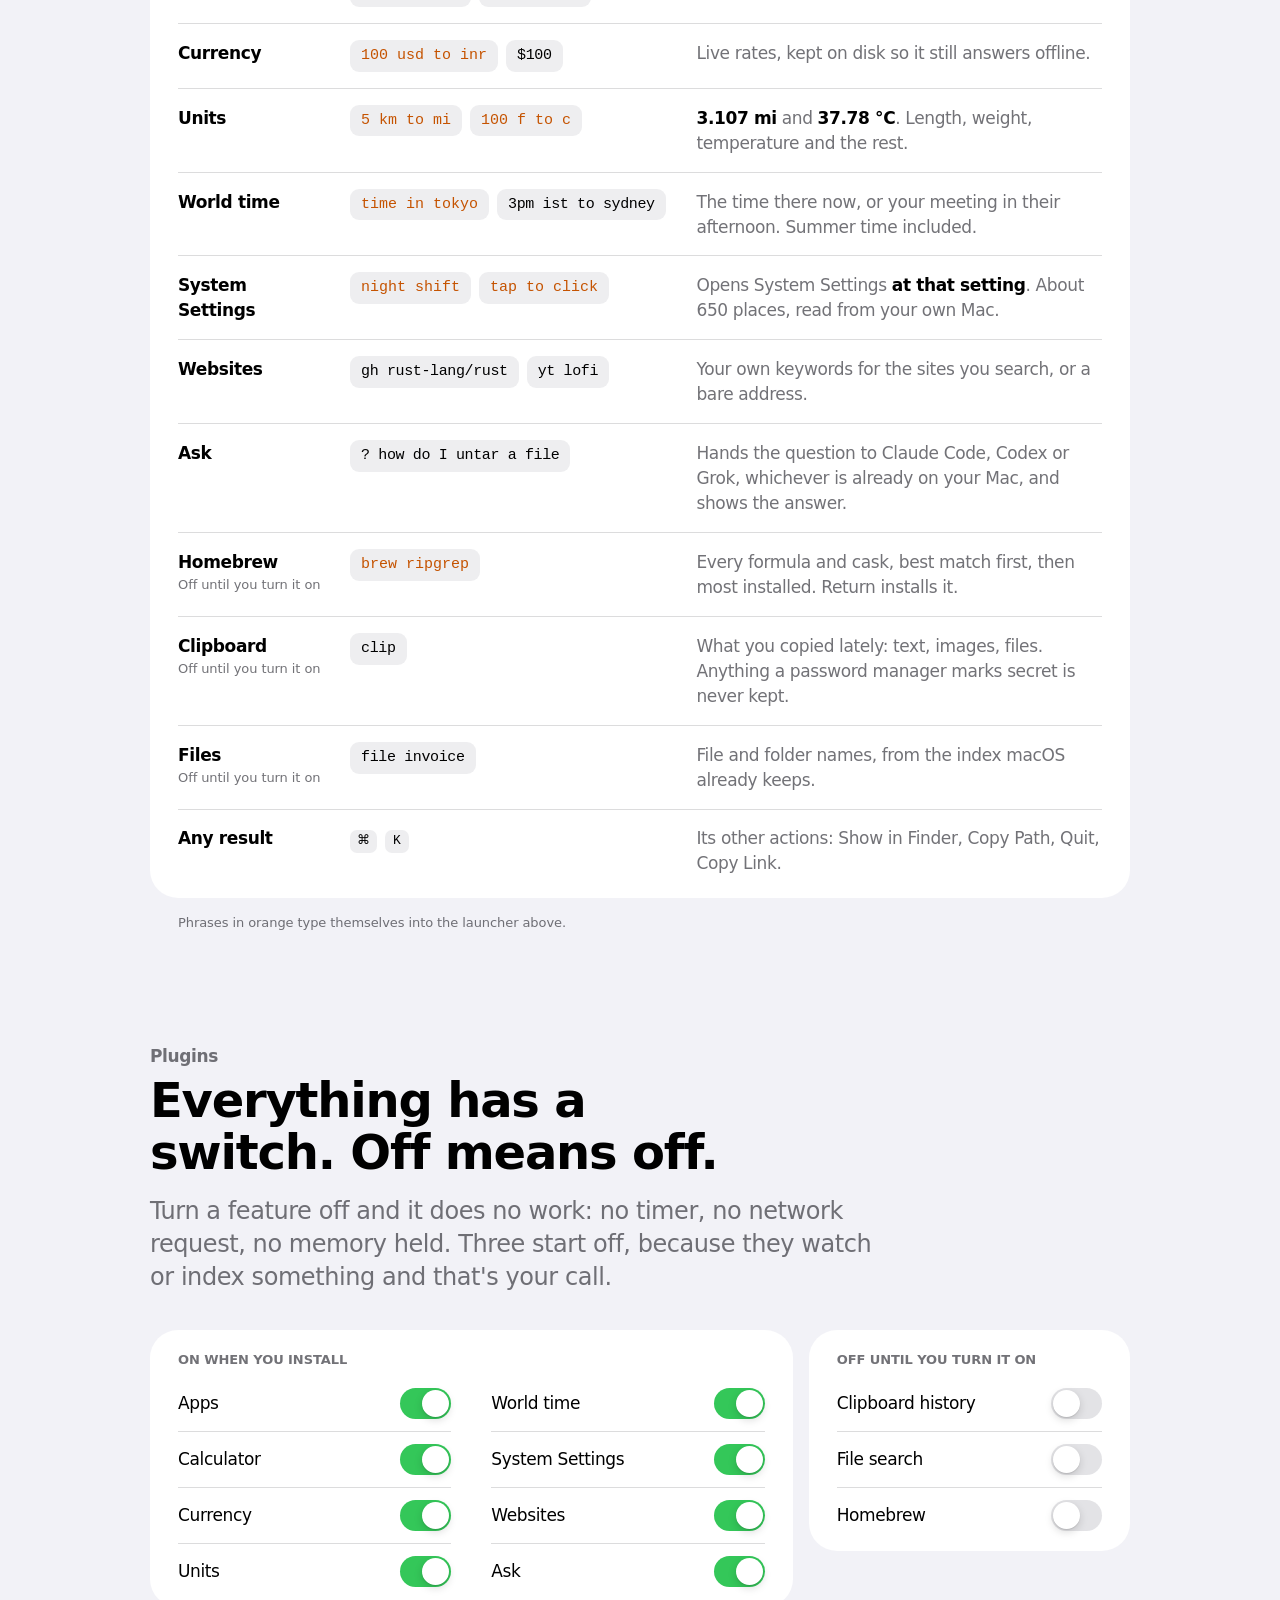
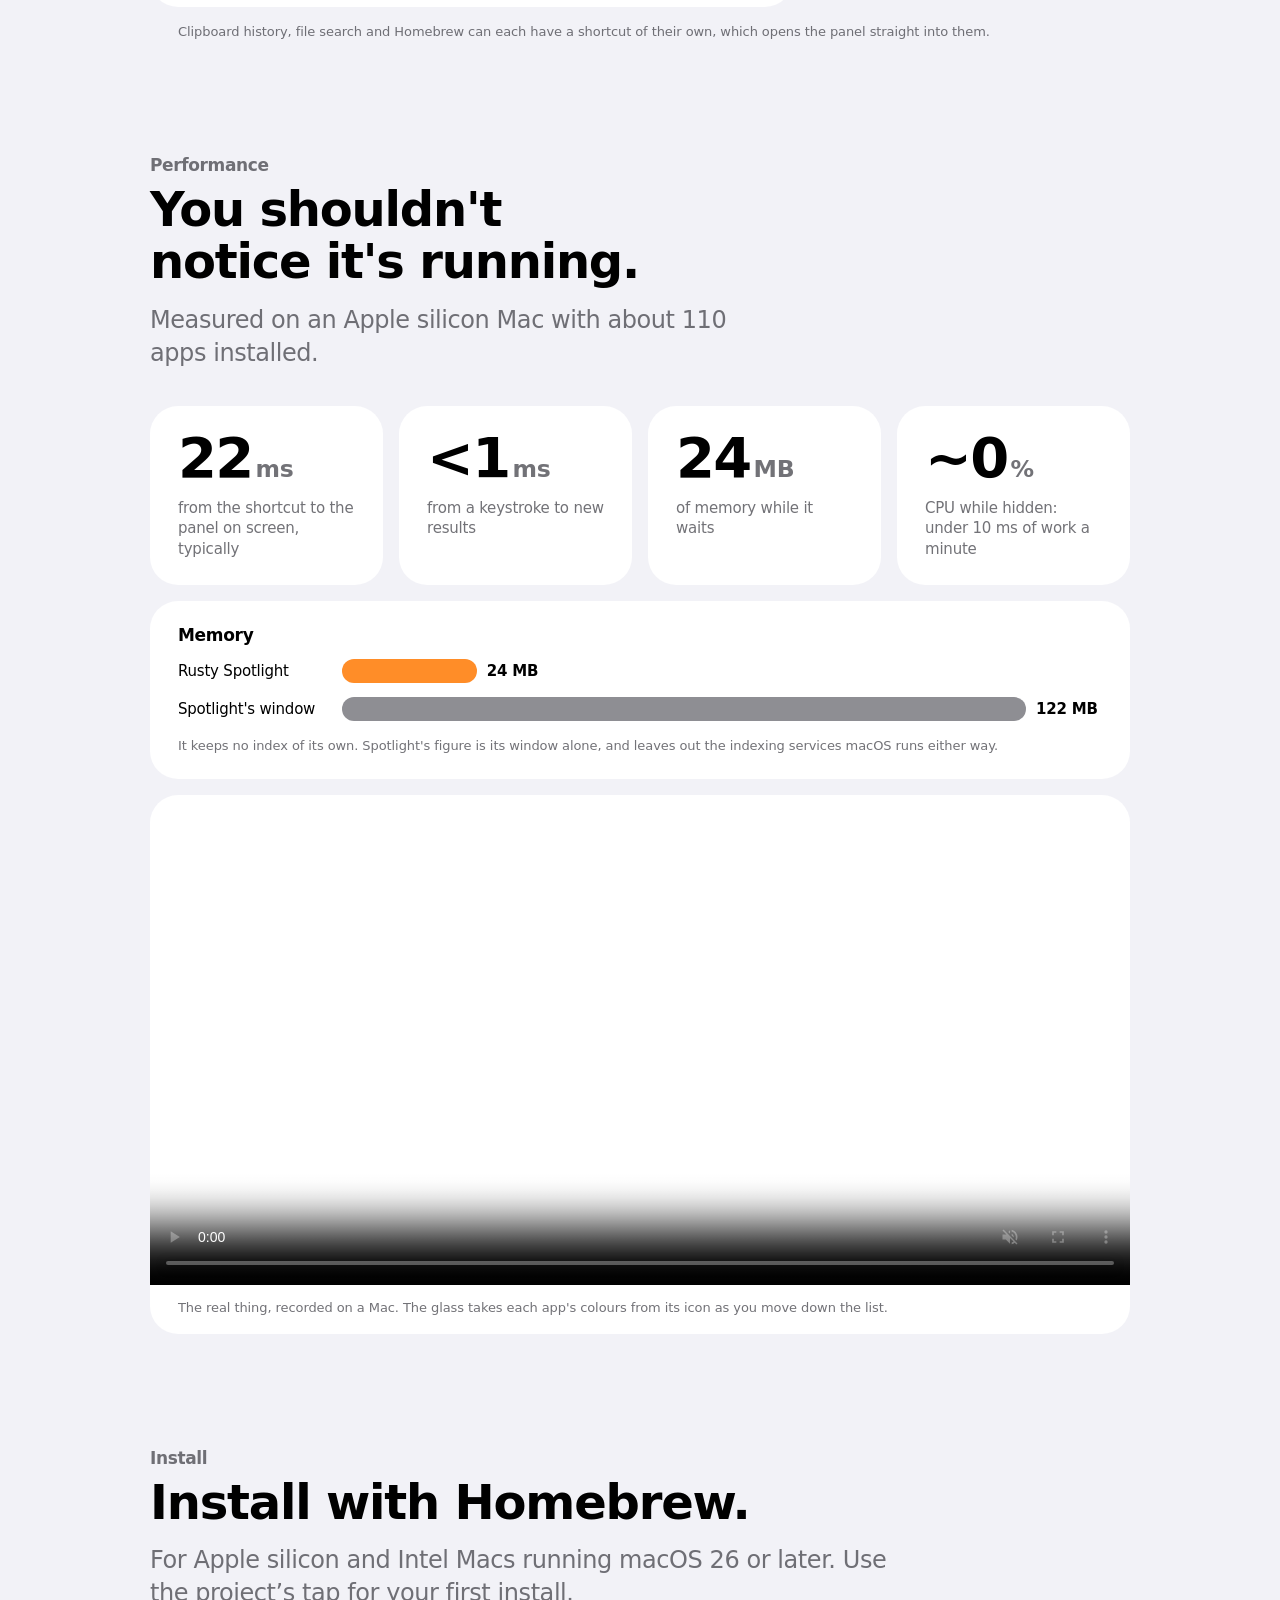
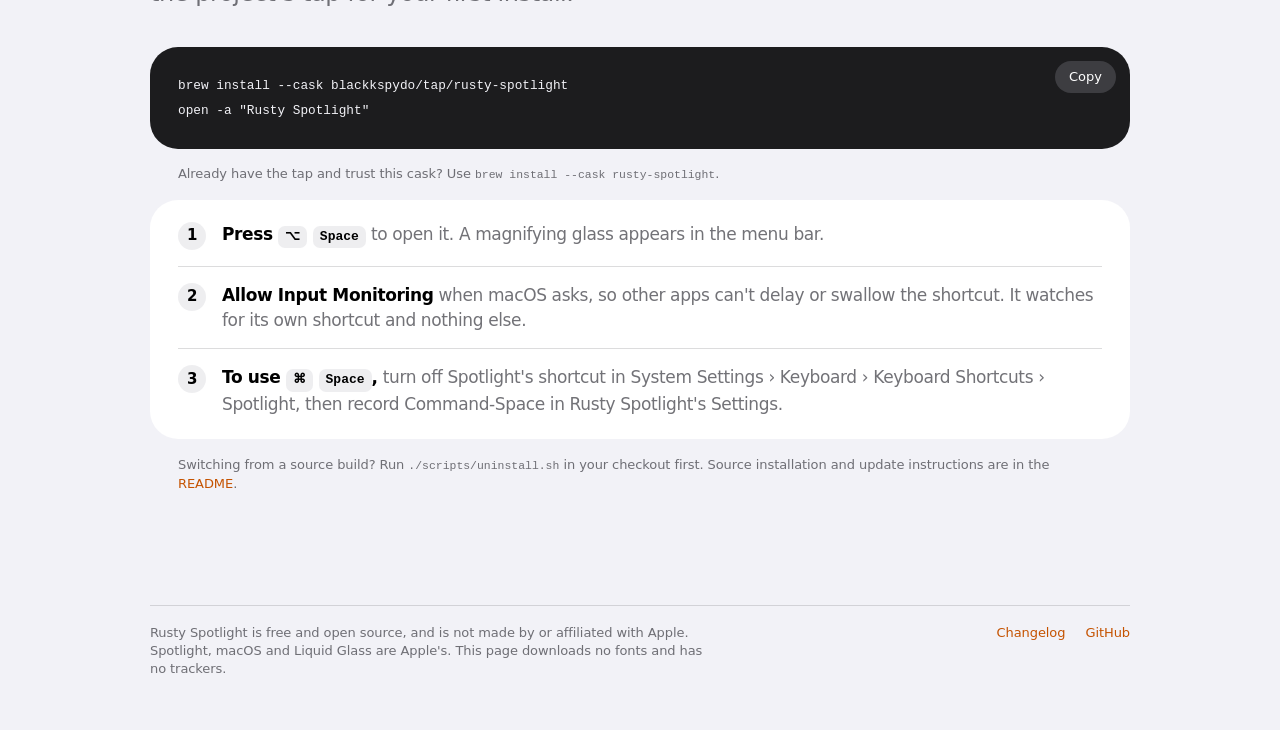
==== commit e69c11a3: "Explain when the short Homebrew install command works" ====
--- a/site/index.html
+++ b/site/index.html
@@ -161,10 +161,11 @@
       <header>
         <p class="eyebrow">Install</p>
         <h2>Install with Homebrew.</h2>
-        <p class="lead">For Apple silicon and Intel Macs running macOS 26 or later.</p>
+        <p class="lead">For Apple silicon and Intel Macs running macOS 26 or later. Use the project’s tap for your first install.</p>
       </header>
       <pre class="shell"><button class="copy" data-copy="install-code">Copy</button><code id="install-code">brew install --cask blackkspydo/tap/rusty-spotlight
 open -a "Rusty Spotlight"</code></pre>
+      <p class="footnote after">Already have the tap and trust this cask? Use <code>brew install --cask rusty-spotlight</code>.</p>
       <ol class="tile list steps">
         <li><span><b>Press <kbd>⌥</kbd> <kbd>Space</kbd></b> to open it. A magnifying glass appears in the menu bar.</span></li>
         <li><span><b>Allow Input Monitoring</b> when macOS asks, so other apps can't delay or swallow the shortcut. It watches for its own shortcut and nothing else.</span></li>
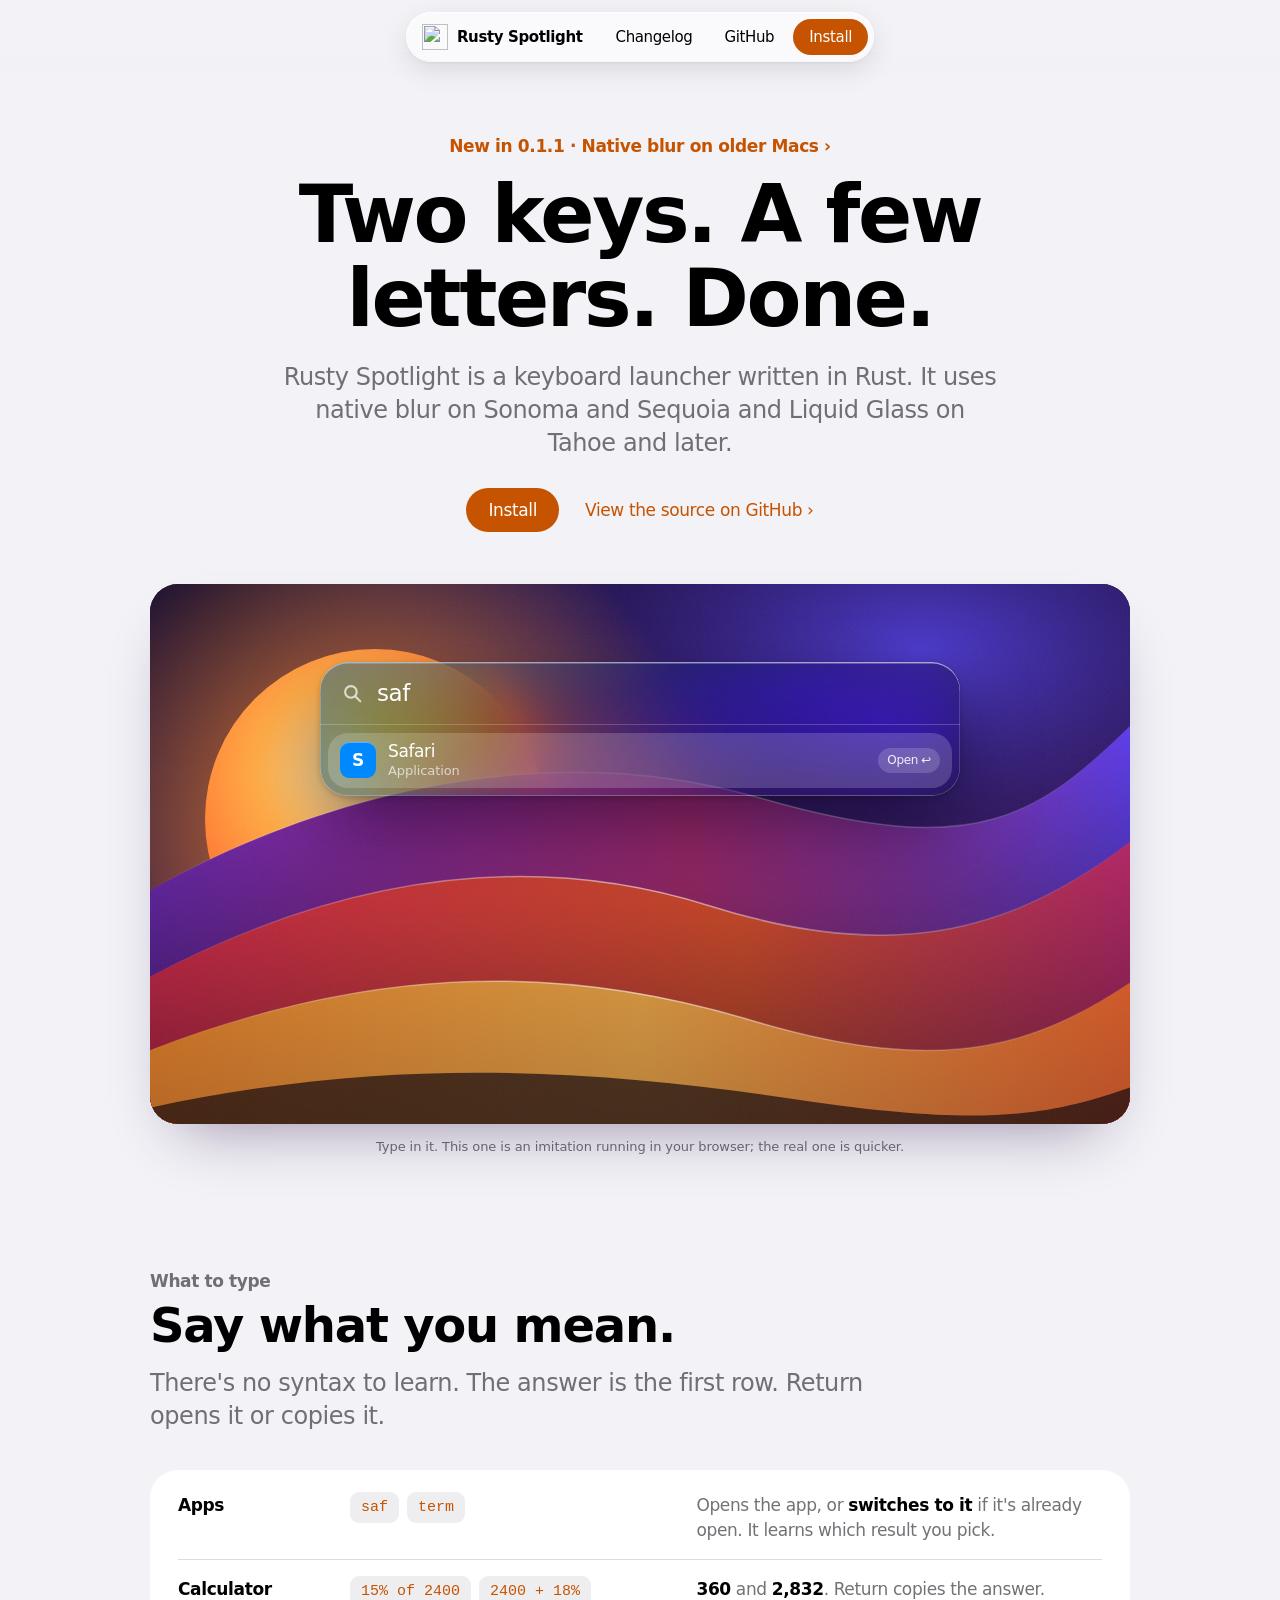
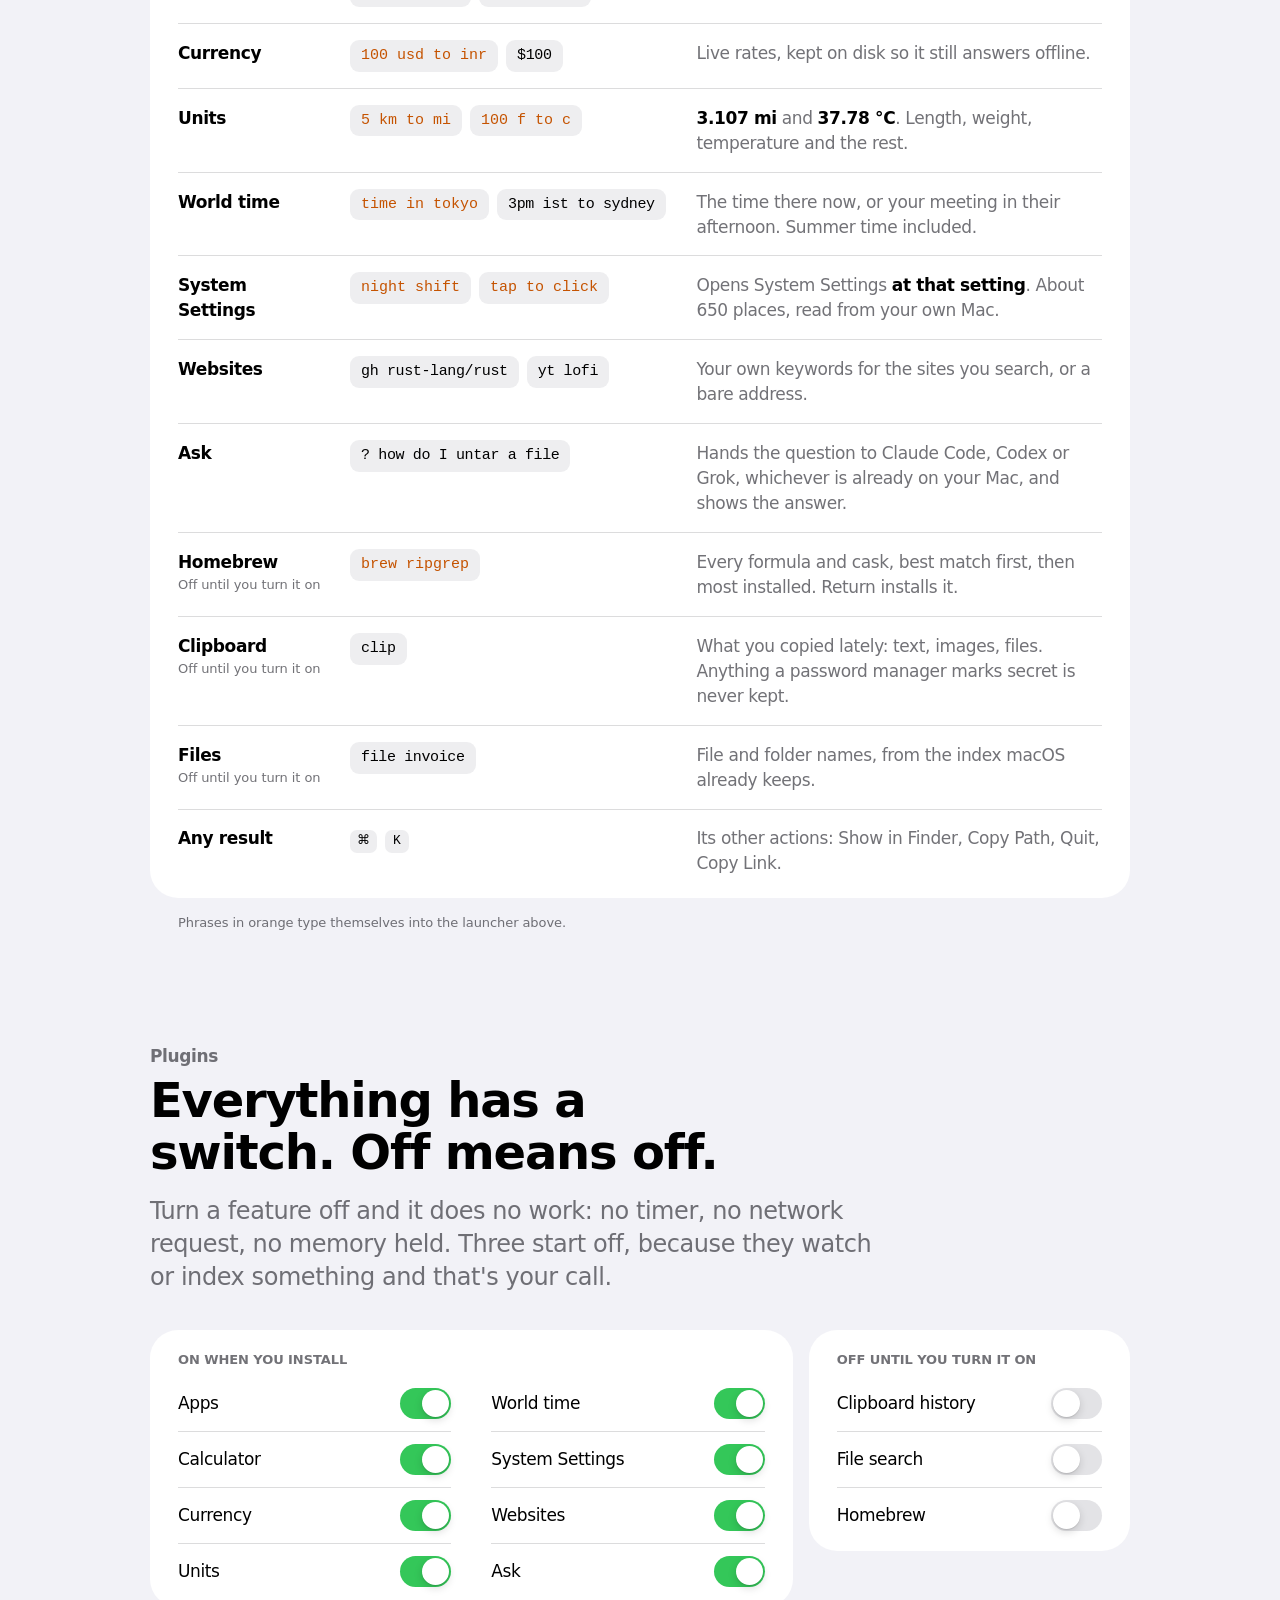
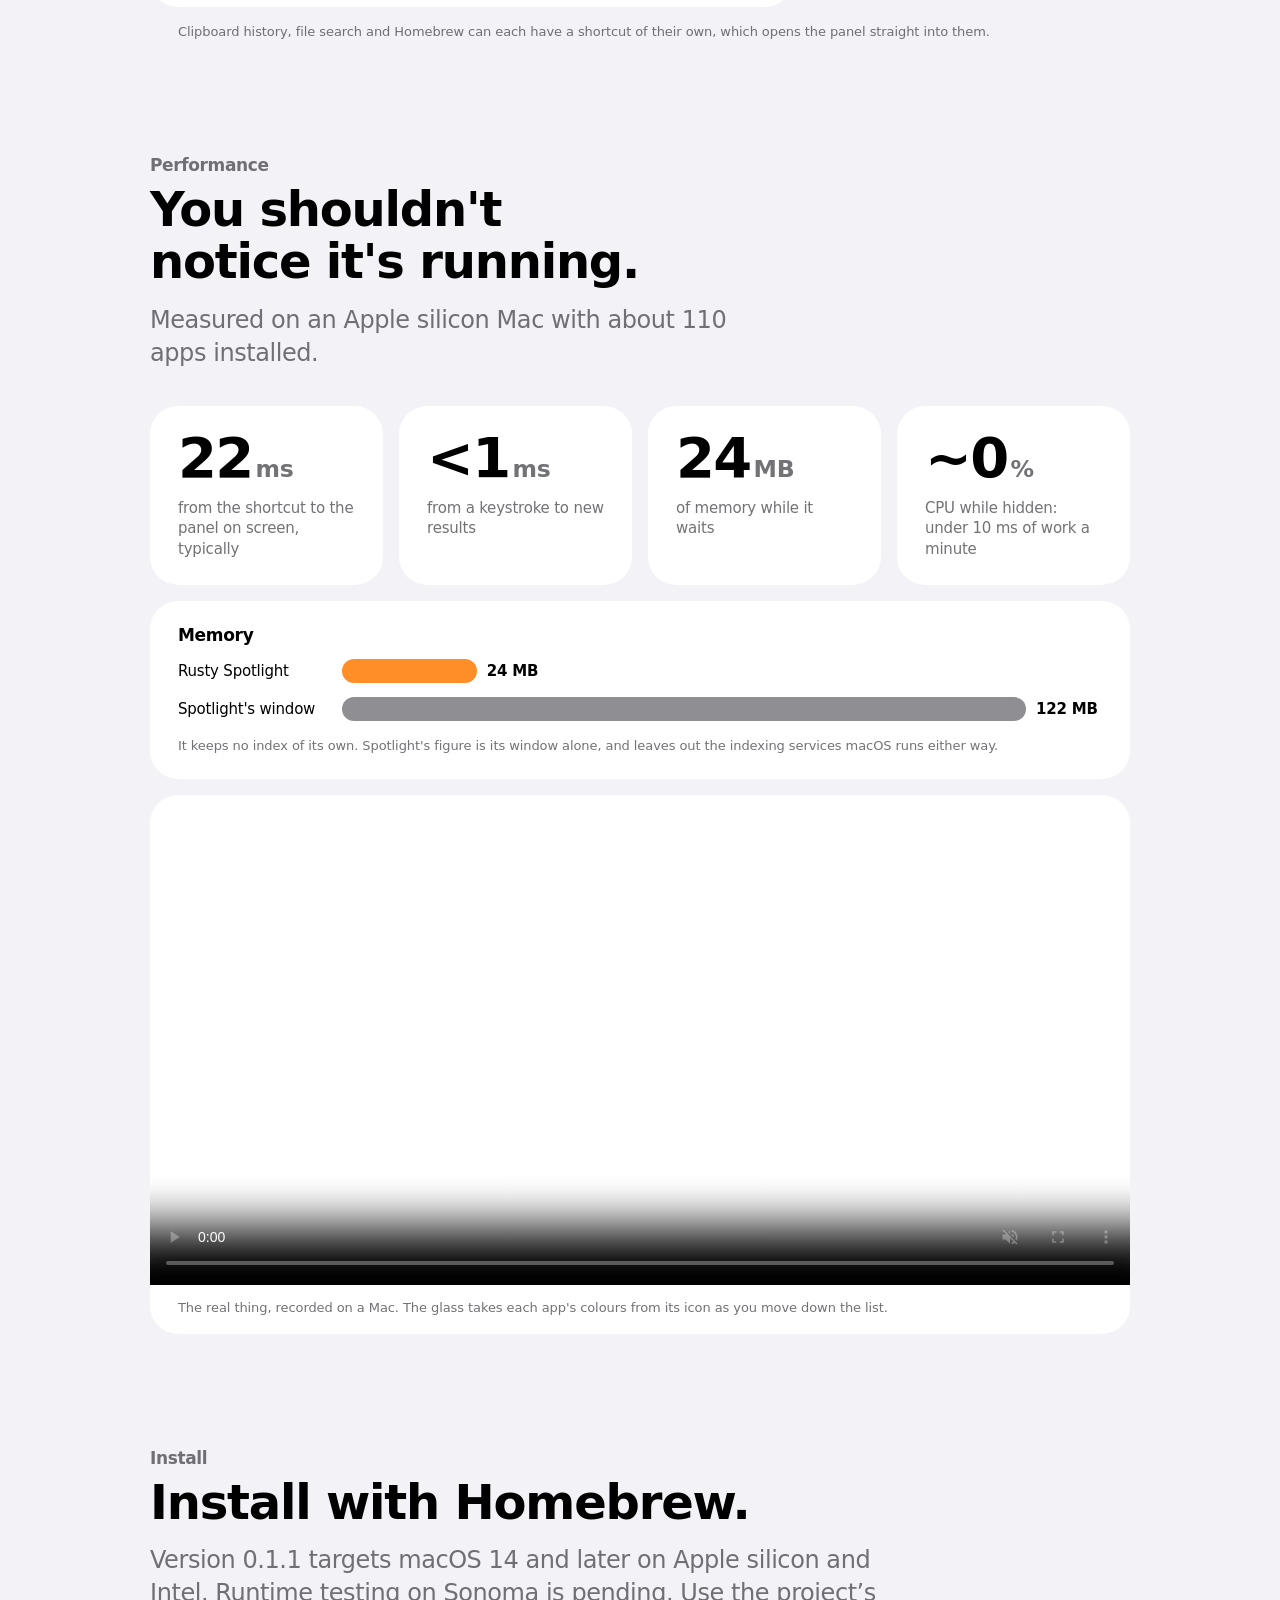
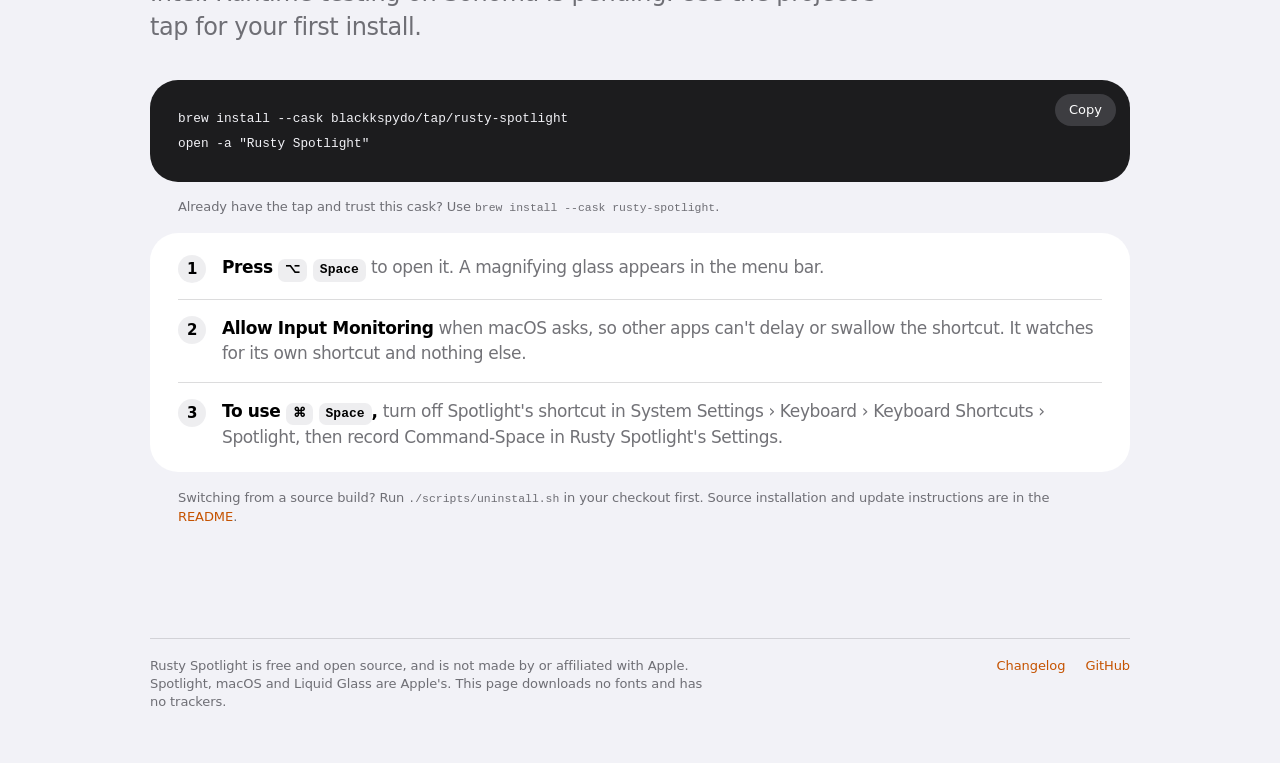
==== commit d36025f0: "Publish 0.1.1 install instructions and Sonoma test status" ====
--- a/site/index.html
+++ b/site/index.html
@@ -25,9 +25,9 @@
   <main>
     <section class="hero">
       <!-- Keep this line on the newest thing in the changelog. -->
-      <p class="eyebrow"><a class="more" href="changelog.html">New in 0.1.0 · Install with Homebrew</a></p>
+      <p class="eyebrow"><a class="more" href="changelog.html">New in 0.1.1 · Native blur on older Macs</a></p>
       <h1>Two keys. A few letters. Done.</h1>
-      <p class="lead">Rusty Spotlight replaces Spotlight on macOS 26. It's written in Rust, drawn on Liquid Glass, and on screen in 22 milliseconds.</p>
+      <p class="lead">Rusty Spotlight is a keyboard launcher written in Rust. It uses native blur on Sonoma and Sequoia and Liquid Glass on Tahoe and later.</p>
       <div class="actions">
         <a class="button" href="#install">Install</a>
         <a class="more" href="https://github.com/blackkspydo/rusty-spotlight">View the source on GitHub</a>
@@ -161,7 +161,7 @@
       <header>
         <p class="eyebrow">Install</p>
         <h2>Install with Homebrew.</h2>
-        <p class="lead">For Apple silicon and Intel Macs running macOS 26 or later. Use the project’s tap for your first install.</p>
+        <p class="lead">Version 0.1.1 targets macOS 14 and later on Apple silicon and Intel. Runtime testing on Sonoma is pending. Use the project’s tap for your first install.</p>
       </header>
       <pre class="shell"><button class="copy" data-copy="install-code">Copy</button><code id="install-code">brew install --cask blackkspydo/tap/rusty-spotlight
 open -a "Rusty Spotlight"</code></pre>
